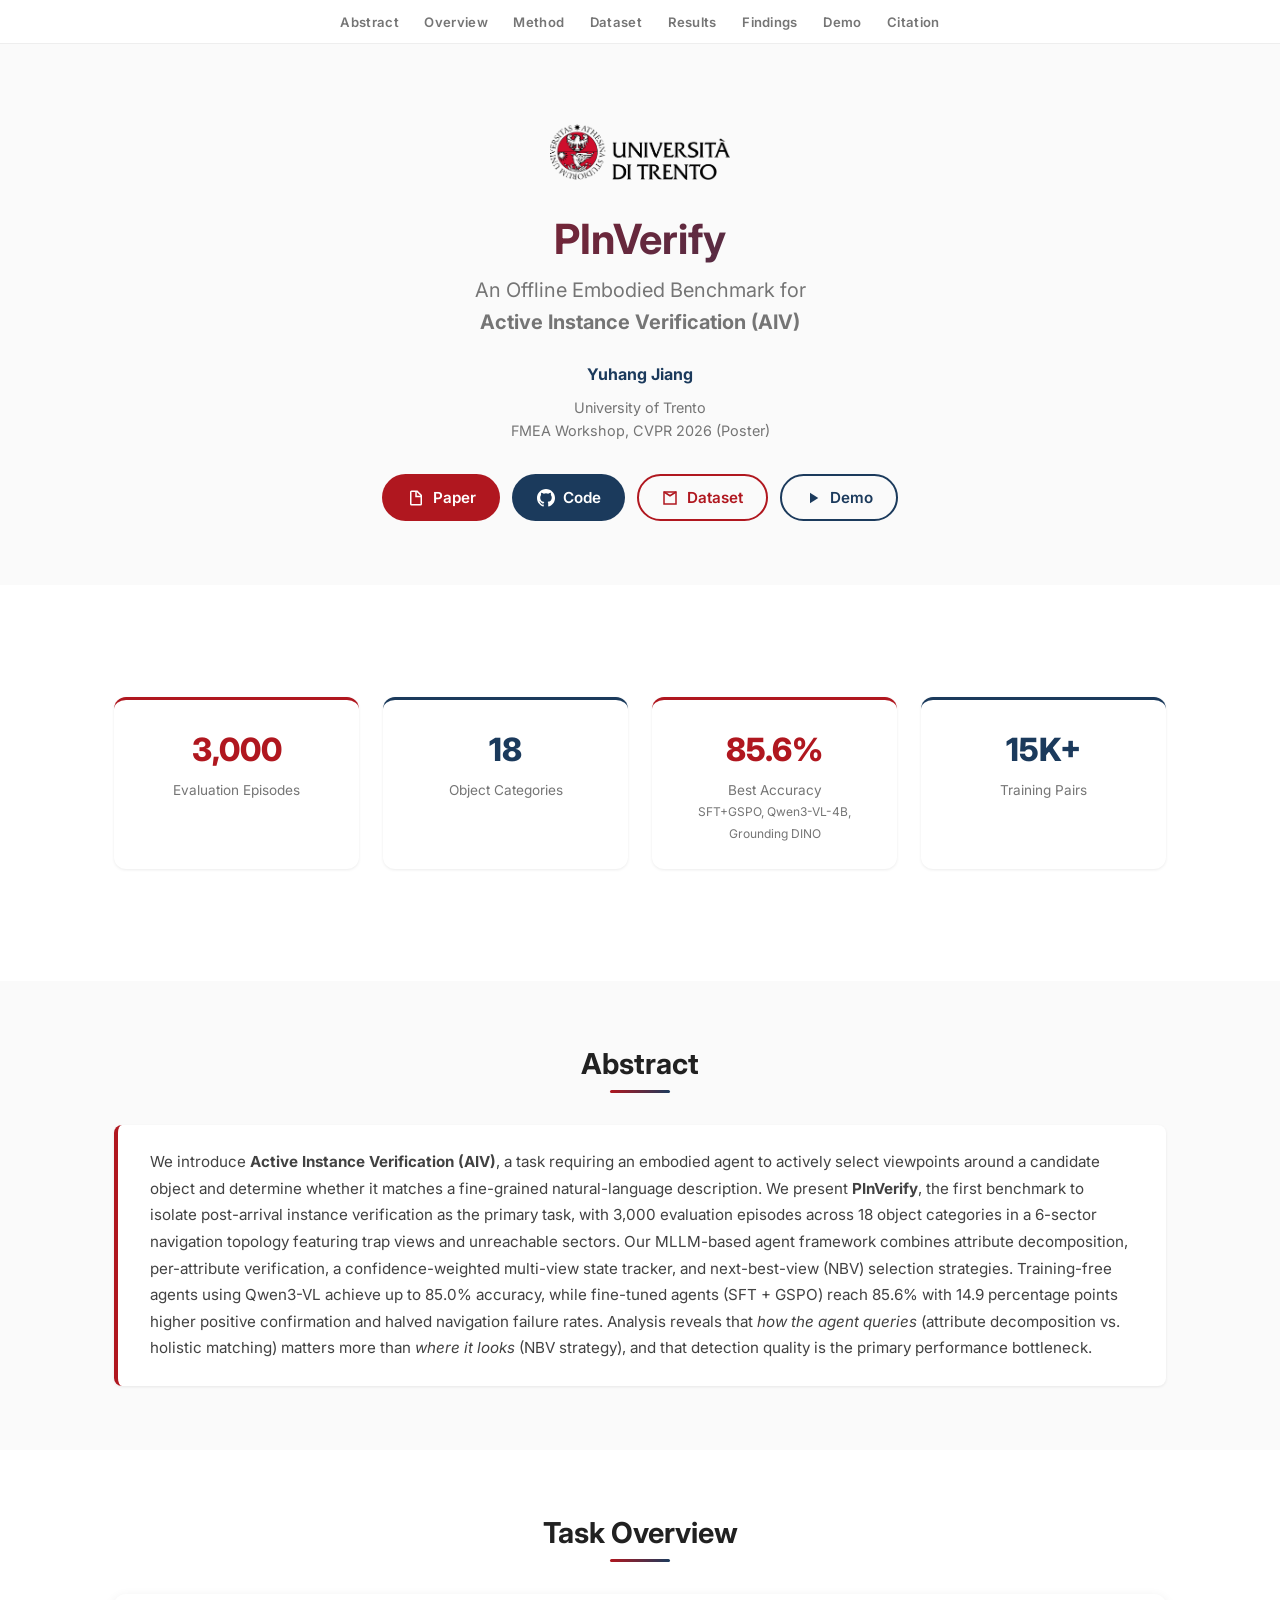
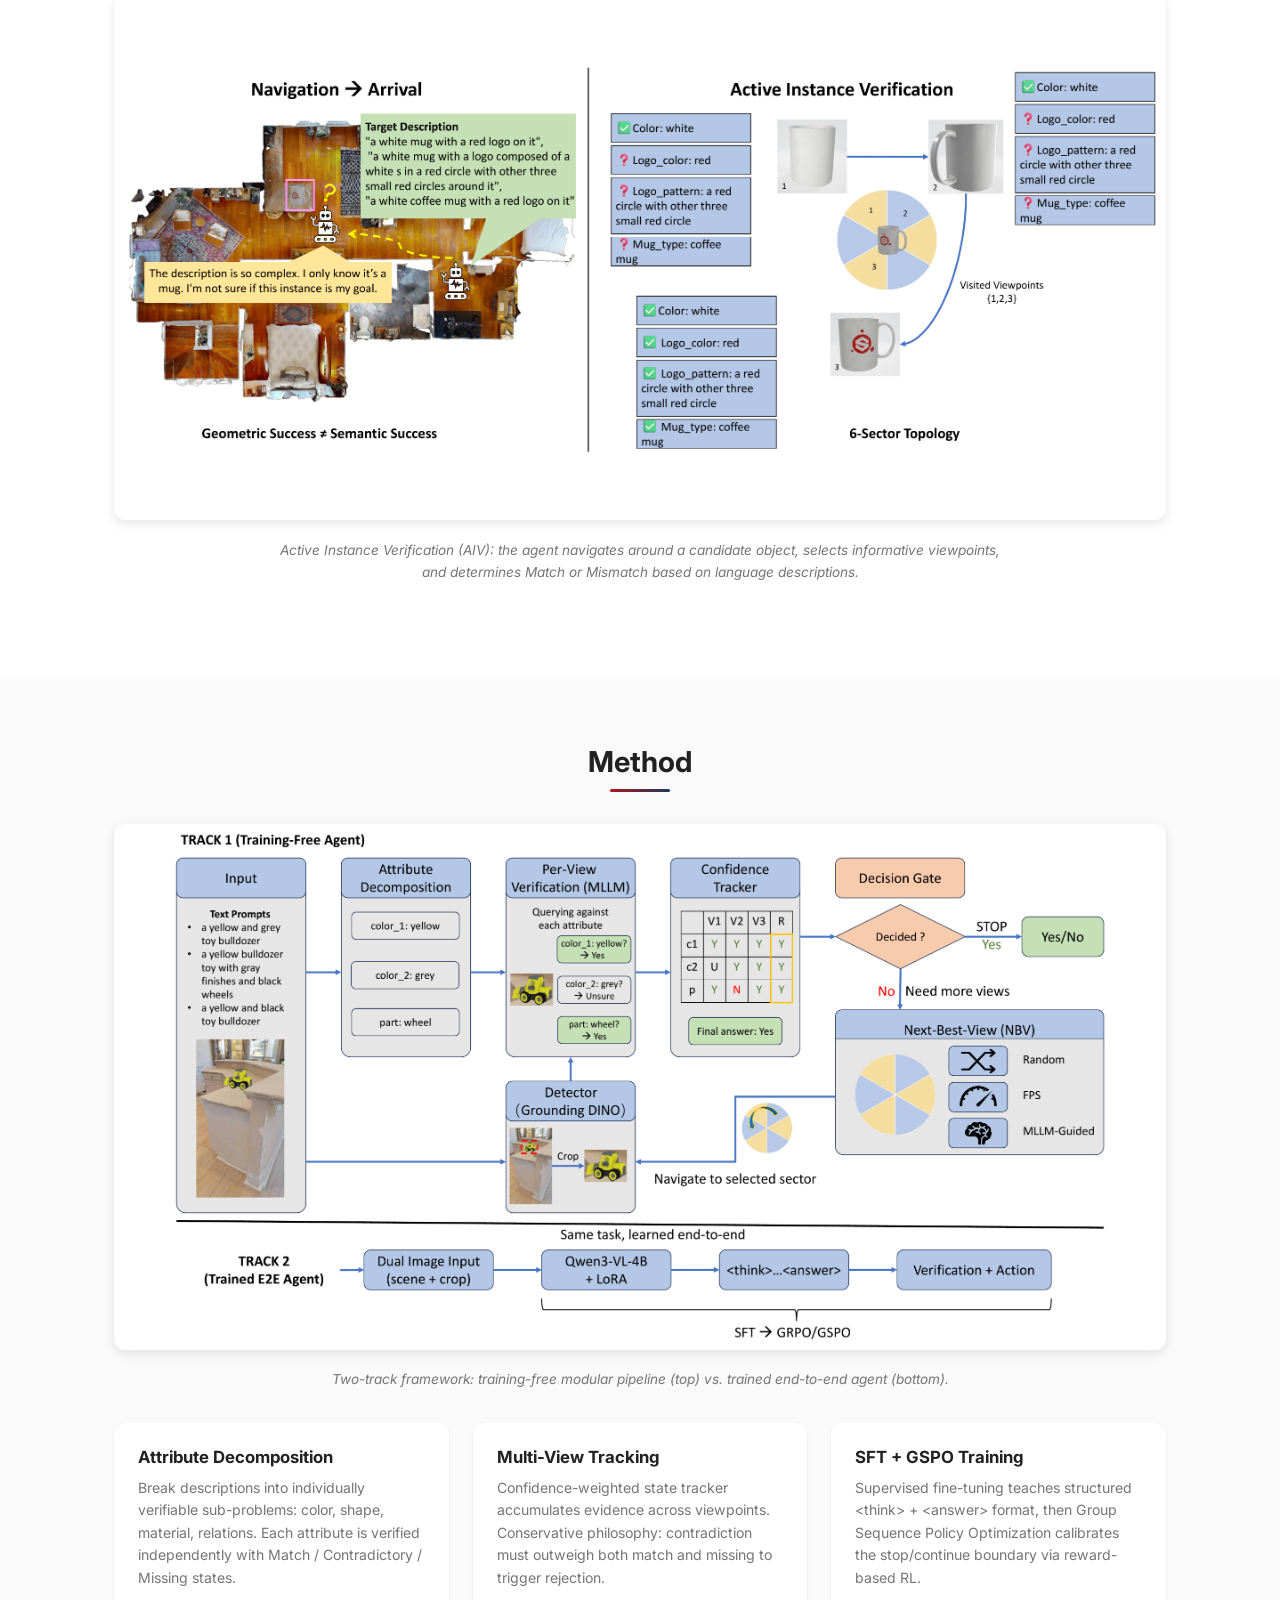
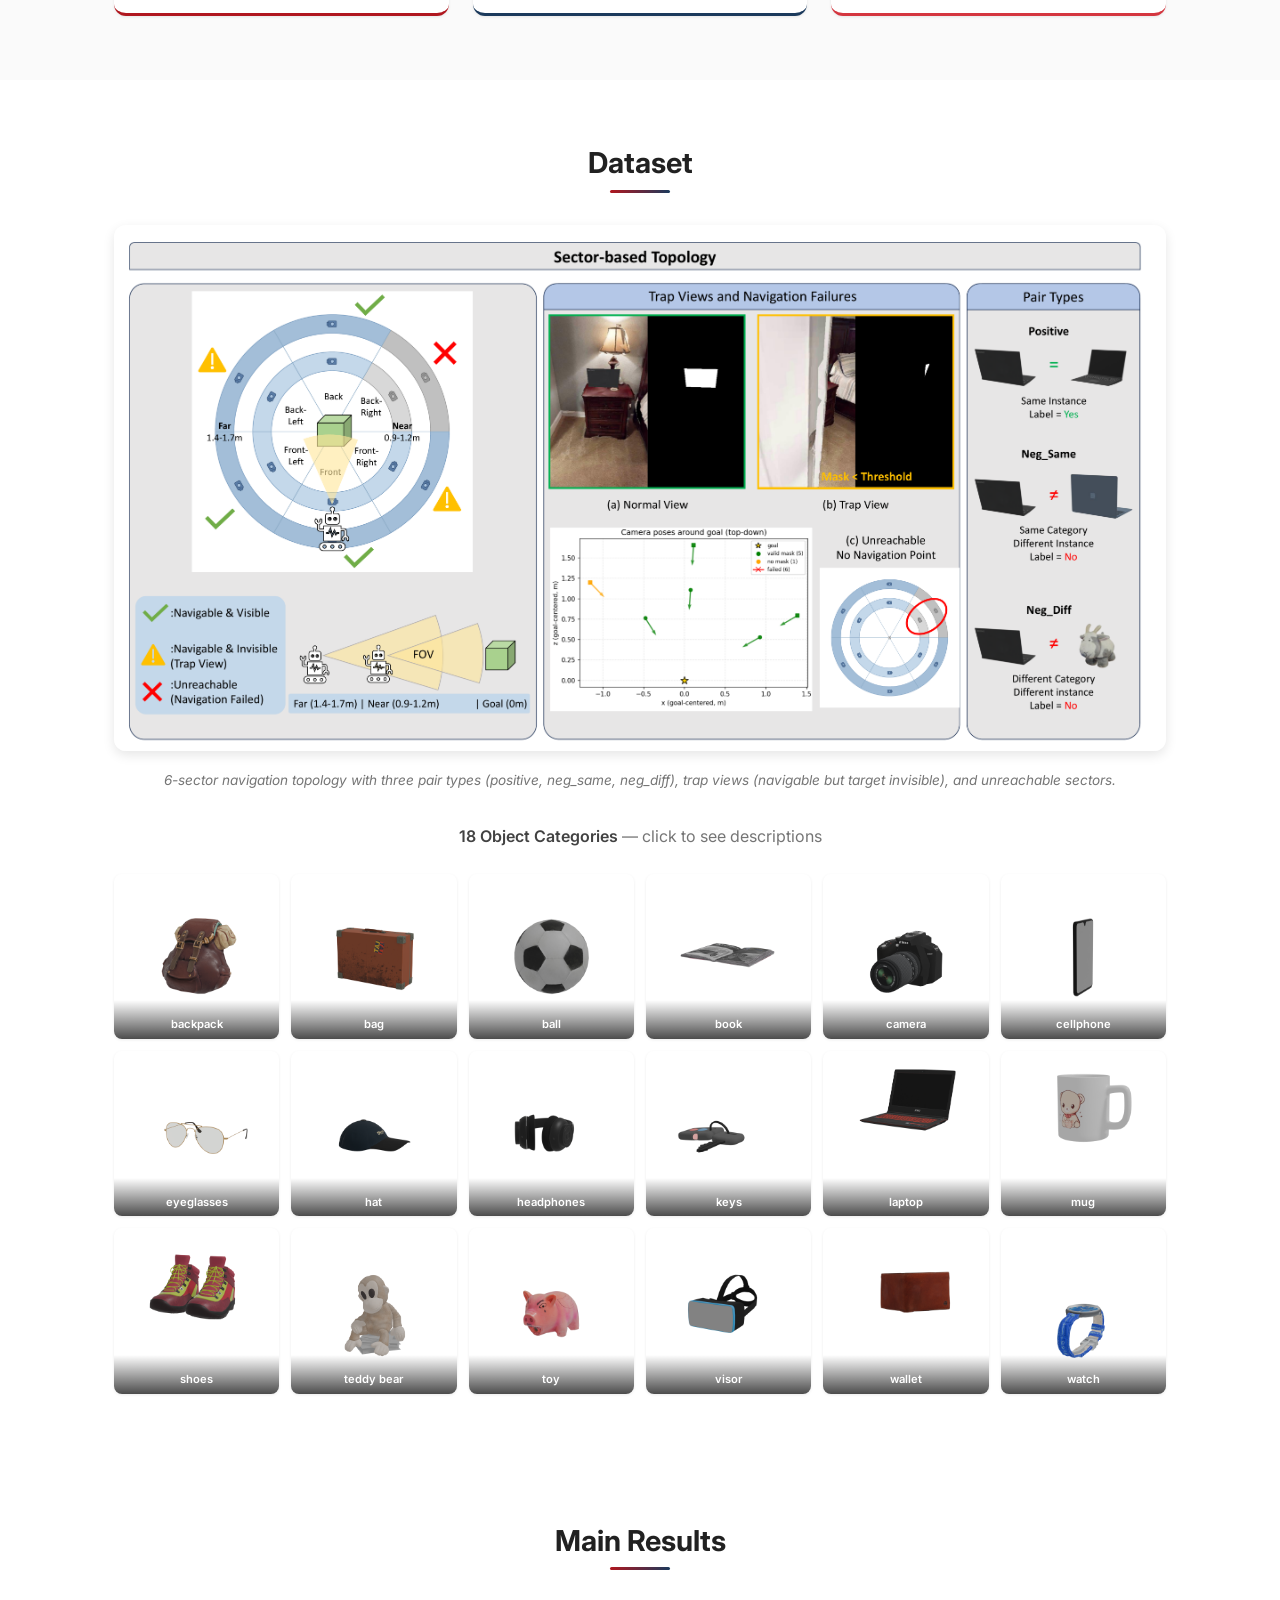
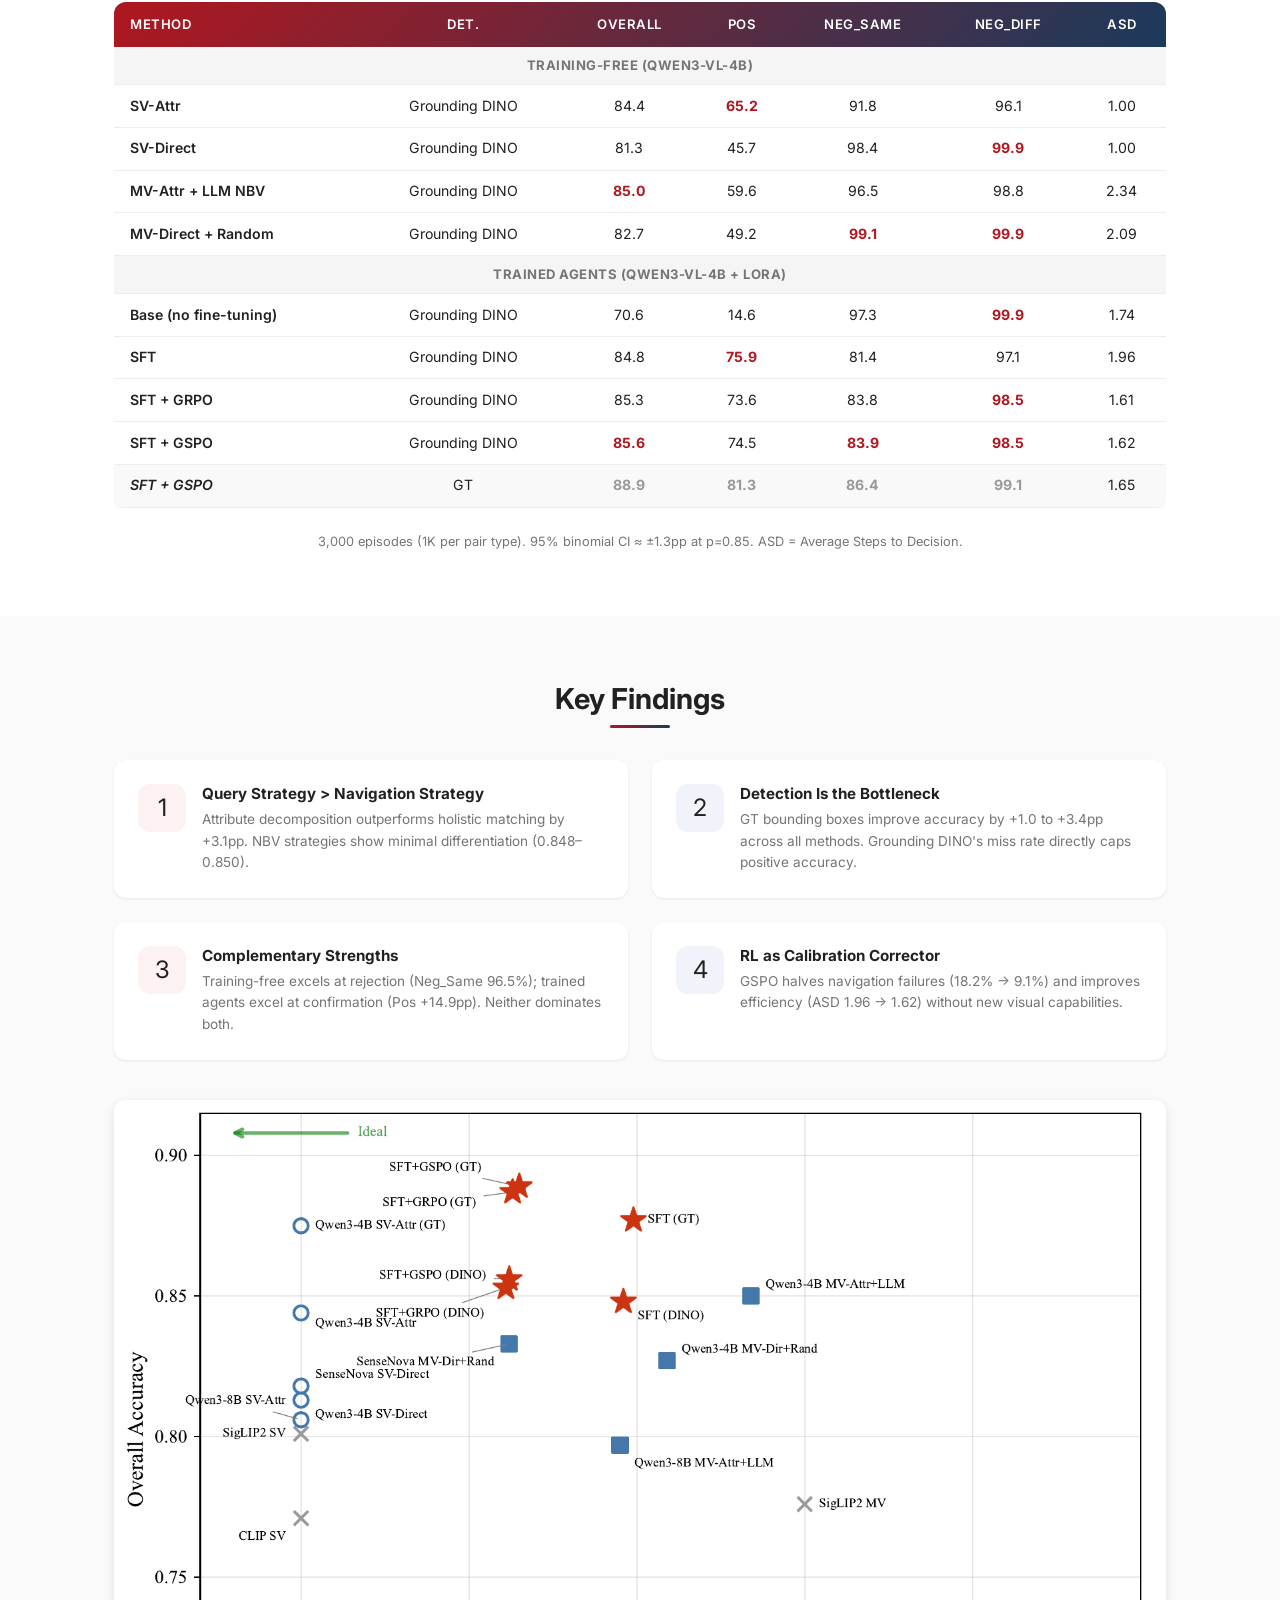
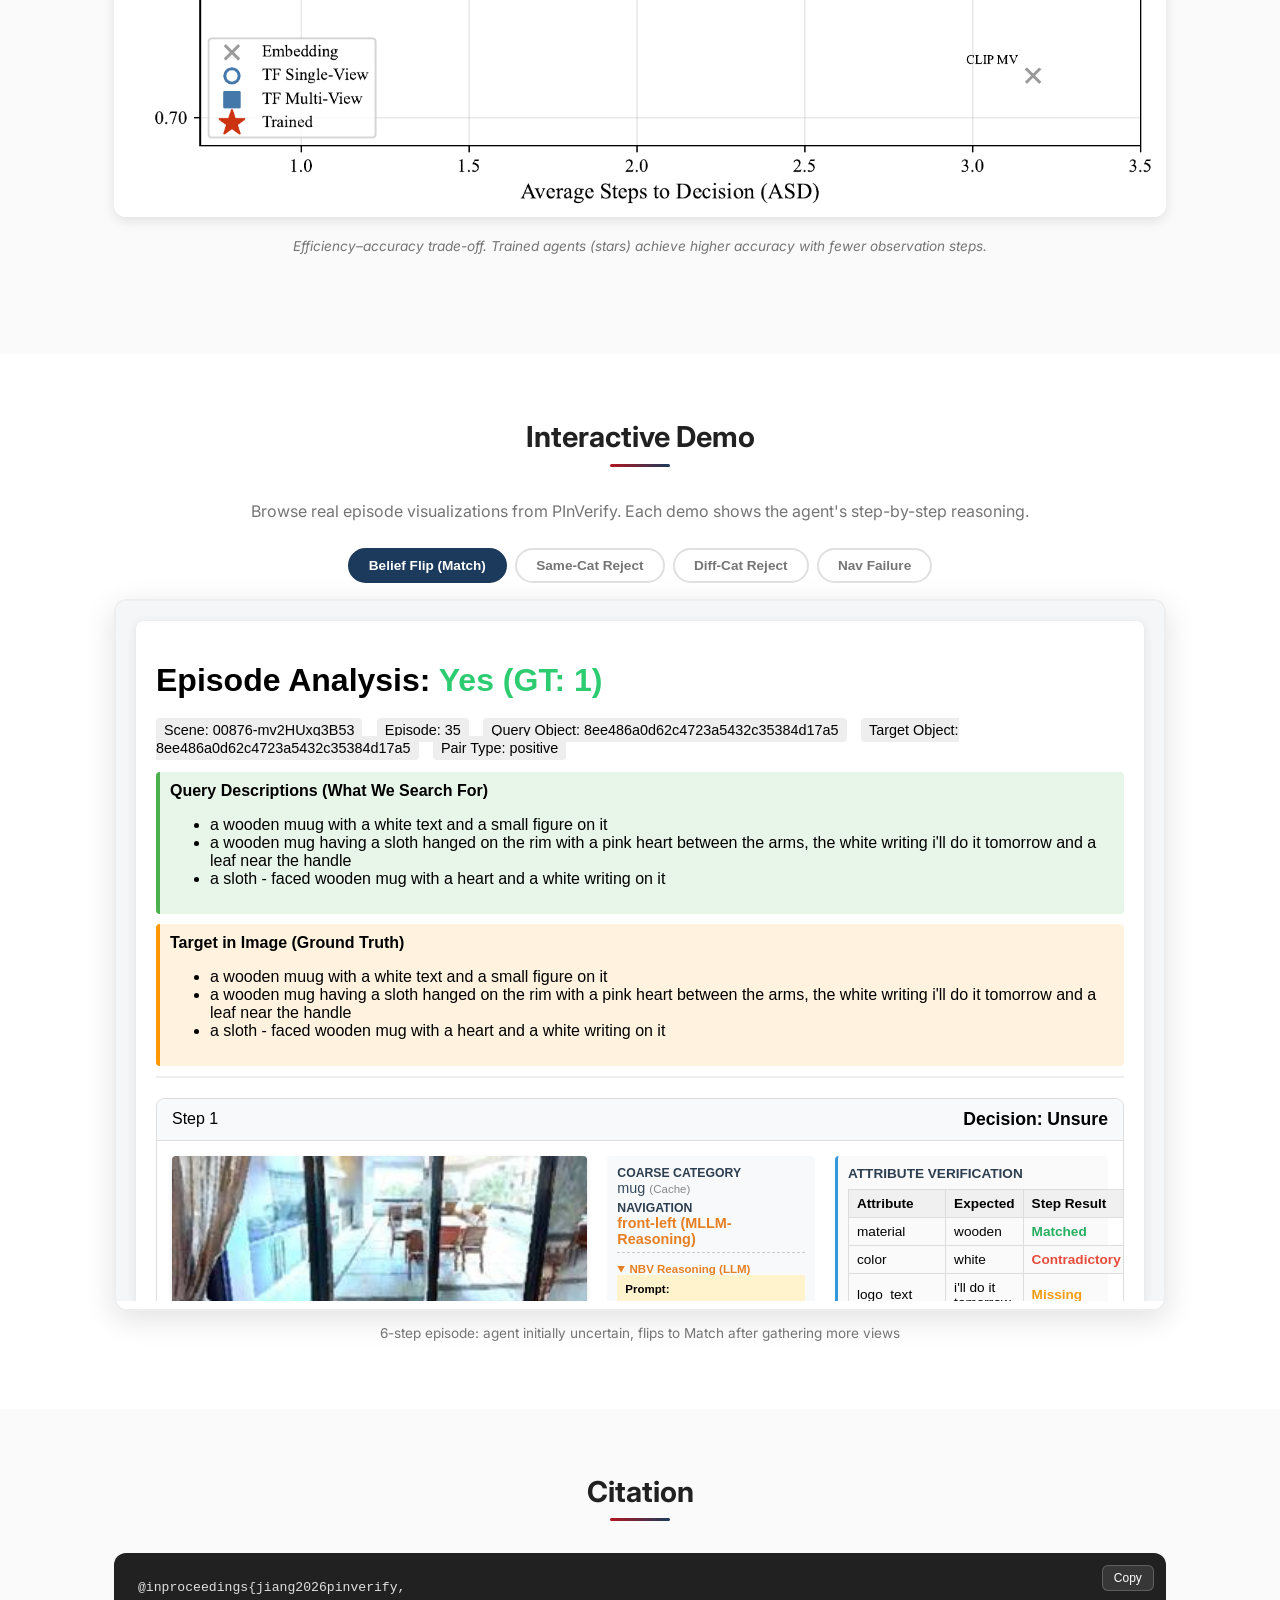
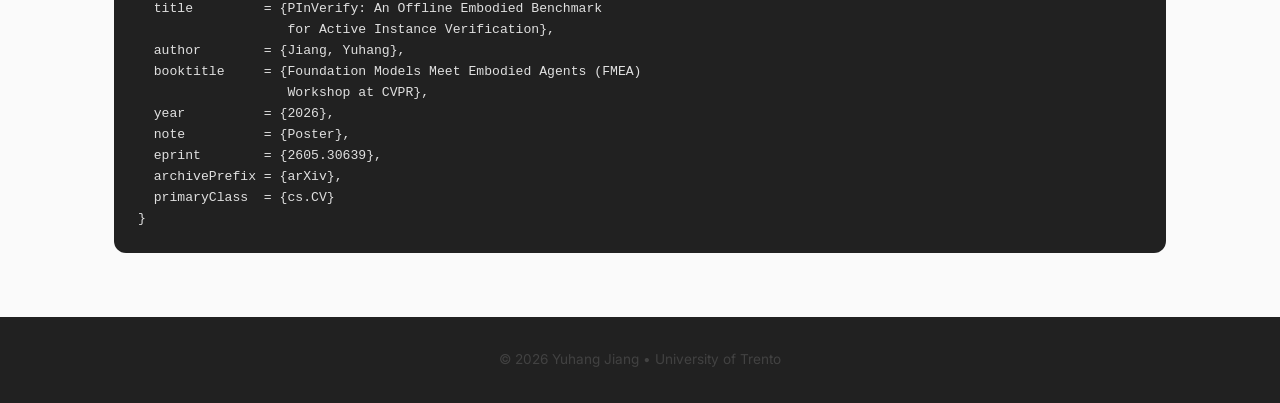
==== project-page/index.html @ 0a8112c5 "Initial upload" ====
<!DOCTYPE html>
<html lang="en">
<head>
  <meta charset="UTF-8" />
  <meta name="viewport" content="width=device-width, initial-scale=1.0" />
  <title>PInVerify: An Offline Embodied Benchmark for Active Instance Verification</title>
  <link rel="preconnect" href="https://fonts.googleapis.com">
  <link href="https://fonts.googleapis.com/css2?family=Inter:wght@400;600;700;800&display=swap" rel="stylesheet">
  <link rel="stylesheet" href="static/css/style.css" />
  <style>
    /* Gallery modal */
    .modal-overlay {
      display: none;
      position: fixed; inset: 0;
      background: rgba(0,0,0,0.6);
      z-index: 1000;
      justify-content: center;
      align-items: center;
    }
    .modal-overlay.active { display: flex; }
    .modal-content {
      background: var(--white);
      border-radius: var(--radius);
      padding: 2rem;
      max-width: 520px;
      width: 90%;
      box-shadow: var(--shadow-lg);
      position: relative;
    }
    .modal-close {
      position: absolute; top: 0.75rem; right: 1rem;
      background: none; border: none; font-size: 1.5rem;
      cursor: pointer; color: var(--gray-600);
    }
    .modal-img {
      width: 180px; height: 180px;
      object-fit: contain; display: block;
      margin: 0 auto 1rem;
      border-radius: var(--radius-sm);
      background: var(--gray-100);
    }
    .modal-cat {
      text-align: center; font-size: 1.1rem;
      font-weight: 700; margin-bottom: 1rem;
      color: var(--blue);
      text-transform: capitalize;
    }
    .modal-descs { list-style: none; padding: 0; }
    .modal-descs li {
      padding: 0.6rem 0.8rem;
      margin-bottom: 0.5rem;
      background: var(--gray-50);
      border-left: 3px solid var(--red);
      border-radius: 0 var(--radius-sm) var(--radius-sm) 0;
      font-size: 0.88rem;
      color: var(--gray-800);
    }
    .modal-descs li:nth-child(2) { border-left-color: var(--blue); }
    .modal-descs li:nth-child(3) { border-left-color: var(--red-light); }
    .modal-descs li::before {
      font-weight: 700; margin-right: 0.5rem;
    }
    .modal-descs li:nth-child(1)::before { content: "D1"; color: var(--red); }
    .modal-descs li:nth-child(2)::before { content: "D2"; color: var(--blue); }
    .modal-descs li:nth-child(3)::before { content: "D3"; color: var(--red-light); }

    /* Demo section */
    .demo-tabs {
      display: flex; gap: 0.5rem; justify-content: center;
      flex-wrap: wrap; margin-bottom: 1rem;
    }
    .demo-tab {
      padding: 0.5rem 1.2rem;
      border-radius: 50px;
      border: 2px solid var(--gray-300);
      background: var(--white);
      cursor: pointer;
      font-size: 0.85rem;
      font-weight: 600;
      color: var(--gray-600);
      transition: var(--transition);
    }
    .demo-tab:hover { border-color: var(--blue); color: var(--blue); }
    .demo-tab.active {
      background: var(--blue);
      border-color: var(--blue);
      color: var(--white);
    }
    .demo-tab.active-red {
      background: var(--red);
      border-color: var(--red);
      color: var(--white);
    }
    .demo-iframe-wrapper {
      border-radius: var(--radius);
      overflow: hidden;
      box-shadow: var(--shadow-lg);
      border: 2px solid var(--gray-200);
    }
    .demo-iframe-wrapper iframe {
      width: 100%; height: 700px; border: none;
    }
    .demo-label {
      text-align: center; margin-top: 0.75rem;
      font-size: 0.85rem; color: var(--gray-600);
    }
    /* Sticky nav */
    .site-nav {
      position: sticky;
      top: 0;
      z-index: 900;
      background: rgba(255,255,255,0.92);
      backdrop-filter: blur(10px);
      -webkit-backdrop-filter: blur(10px);
      border-bottom: 1px solid var(--gray-200);
      padding: 0.55rem 0;
    }
    .site-nav ul {
      list-style: none;
      display: flex;
      justify-content: center;
      gap: 1.6rem;
      flex-wrap: wrap;
      max-width: 1100px;
      margin: 0 auto;
      padding: 0 24px;
    }
    .site-nav a {
      color: var(--gray-600);
      text-decoration: none;
      font-size: 0.82rem;
      font-weight: 600;
      letter-spacing: 0.3px;
      padding: 0.2rem 0;
      border-bottom: 2px solid transparent;
      transition: var(--transition);
    }
    .site-nav a:hover { color: var(--red); border-bottom-color: var(--red); }
    .site-nav a.active { color: var(--blue); border-bottom-color: var(--blue); }
  </style>
</head>
<body>

<!-- ========== NAV ========== -->
<nav class="site-nav" id="siteNav">
  <ul>
    <li><a href="#abstract">Abstract</a></li>
    <li><a href="#overview">Overview</a></li>
    <li><a href="#method">Method</a></li>
    <li><a href="#dataset">Dataset</a></li>
    <li><a href="#results">Results</a></li>
    <li><a href="#findings">Findings</a></li>
    <li><a href="#demo">Demo</a></li>
    <li><a href="#citation">Citation</a></li>
  </ul>
</nav>

<!-- ========== HERO ========== -->
<section class="hero">
  <div class="container">
    <div class="hero-logos">
      <img src="static/images/logo_unitn.png" alt="University of Trento" />
    </div>

    <h1>PInVerify</h1>
    <p class="subtitle">An Offline Embodied Benchmark for<br><strong>Active Instance Verification (AIV)</strong></p>

    <p class="authors">
      <a href="https://avalon-s.github.io/" target="_blank" rel="noopener"><strong>Yuhang Jiang</strong></a>
    </p>
    <p class="affiliations">
      University of Trento<br>
      FMEA Workshop, CVPR 2026 (Poster)
    </p>

    <div class="btn-group">
      <a href="https://arxiv.org/abs/2605.30639" class="btn btn-red">
        <svg viewBox="0 0 24 24"><path d="M14 2H6a2 2 0 00-2 2v16a2 2 0 002 2h12a2 2 0 002-2V8l-6-6zm-1 2l5 5h-5V4zM6 20V4h5v7h7v9H6z"/></svg>
        Paper
      </a>
      <a href="https://github.com/Avalon-S/PInVerify" class="btn btn-blue">
        <svg viewBox="0 0 24 24"><path d="M12 0C5.37 0 0 5.37 0 12c0 5.3 3.438 9.8 8.205 11.387.6.113.82-.258.82-.577 0-.285-.01-1.04-.015-2.04-3.338.724-4.042-1.61-4.042-1.61-.546-1.387-1.333-1.756-1.333-1.756-1.09-.745.083-.73.083-.73 1.205.085 1.838 1.236 1.838 1.236 1.07 1.835 2.809 1.305 3.495.998.108-.776.418-1.305.762-1.604-2.665-.3-5.466-1.332-5.466-5.93 0-1.31.465-2.38 1.235-3.22-.135-.303-.54-1.523.105-3.176 0 0 1.005-.322 3.3 1.23a11.5 11.5 0 016.003 0c2.28-1.552 3.285-1.23 3.285-1.23.645 1.653.24 2.873.12 3.176.765.84 1.23 1.91 1.23 3.22 0 4.61-2.805 5.625-5.475 5.92.42.36.81 1.096.81 2.22 0 1.606-.015 2.896-.015 3.286 0 .315.21.694.825.576C20.565 21.795 24 17.295 24 12 24 5.37 18.627 0 12 0z"/></svg>
        Code
      </a>
      <a href="https://github.com/Avalon-S/PInVerify#dataset" class="btn btn-outline-red">
        <svg viewBox="0 0 24 24"><path d="M4 4h16v16H4z" fill="none" stroke="currentColor" stroke-width="2"/><path d="M4 4l8 5 8-5" fill="none" stroke="currentColor" stroke-width="2"/></svg>
        Dataset
      </a>
      <a href="#demo" class="btn btn-outline-blue">
        <svg viewBox="0 0 24 24"><path d="M8 5v14l11-7z"/></svg>
        Demo
      </a>
    </div>
  </div>
</section>

<!-- ========== STATS ========== -->
<section>
  <div class="container">
    <div class="stats-bar">
      <div class="stat-card">
        <div class="number">3,000</div>
        <div class="label">Evaluation Episodes</div>
      </div>
      <div class="stat-card">
        <div class="number">18</div>
        <div class="label">Object Categories</div>
      </div>
      <div class="stat-card">
        <div class="number">85.6%</div>
        <div class="label">Best Accuracy<br><small style="font-weight:400;font-size:0.75rem">SFT+GSPO, Qwen3-VL-4B, Grounding DINO</small></div>
      </div>
      <div class="stat-card">
        <div class="number">15K+</div>
        <div class="label">Training Pairs</div>
      </div>
    </div>
  </div>
</section>

<!-- ========== ABSTRACT ========== -->
<section id="abstract">
  <div class="container">
    <div class="section-title"><h2>Abstract</h2></div>
    <div class="abstract-box">
      <p>We introduce <strong>Active Instance Verification (AIV)</strong>, a task requiring an embodied agent
      to actively select viewpoints around a candidate object and determine whether it matches
      a fine-grained natural-language description. We present <strong>PInVerify</strong>, the first benchmark
      to isolate post-arrival instance verification as the primary task, with 3,000 evaluation
      episodes across 18 object categories in a 6-sector navigation topology featuring trap views
      and unreachable sectors. Our MLLM-based agent framework combines attribute decomposition,
      per-attribute verification, a confidence-weighted multi-view state tracker, and
      next-best-view (NBV) selection strategies. Training-free agents using Qwen3-VL achieve
      up to 85.0% accuracy, while fine-tuned agents (SFT + GSPO) reach 85.6% with
      14.9 percentage points higher positive confirmation and halved navigation failure rates.
      Analysis reveals that <em>how the agent queries</em> (attribute decomposition vs. holistic matching)
      matters more than <em>where it looks</em> (NBV strategy), and that detection quality
      is the primary performance bottleneck.</p>
    </div>
  </div>
</section>

<!-- ========== OVERVIEW ========== -->
<section id="overview">
  <div class="container">
    <div class="section-title"><h2>Task Overview</h2></div>
    <div class="figure-container">
      <img src="static/images/overview.png" alt="PInVerify overview" />
      <p class="caption">Active Instance Verification (AIV): the agent navigates around a candidate object, selects informative viewpoints,<br>
        and determines Match or Mismatch based on language descriptions.</p>
    </div>
  </div>
</section>

<!-- ========== METHOD ========== -->
<section id="method">
  <div class="container">
    <div class="section-title"><h2>Method</h2></div>
    <div class="figure-container">
      <img src="static/images/method_pipeline.png" alt="Two-track pipeline" />
      <p class="caption">Two-track framework: training-free modular pipeline (top) vs. trained end-to-end agent (bottom).</p>
    </div>

    <div class="method-highlights">
      <div class="method-card">
        <h3>Attribute Decomposition</h3>
        <p>Break descriptions into individually verifiable sub-problems: color, shape, material, relations. Each attribute is verified independently with Match / Contradictory / Missing states.</p>
      </div>
      <div class="method-card">
        <h3>Multi-View Tracking</h3>
        <p>Confidence-weighted state tracker accumulates evidence across viewpoints. Conservative philosophy: contradiction must outweigh both match and missing to trigger rejection.</p>
      </div>
      <div class="method-card">
        <h3>SFT + GSPO Training</h3>
        <p>Supervised fine-tuning teaches structured &lt;think&gt; + &lt;answer&gt; format, then Group Sequence Policy Optimization calibrates the stop/continue boundary via reward-based RL.</p>
      </div>
    </div>
  </div>
</section>

<!-- ========== DATASET ========== -->
<section id="dataset">
  <div class="container">
    <div class="section-title"><h2>Dataset</h2></div>

    <div class="figure-container">
      <img src="static/images/sector_topology.png" alt="6-sector navigation topology" />
      <p class="caption">6-sector navigation topology with three pair types (positive, neg_same, neg_diff),
        trap views (navigable but target invisible), and unreachable sectors.</p>
    </div>

    <p style="text-align:center; margin:1.5rem 0 0.5rem; font-weight:600; color:var(--gray-800);">
      18 Object Categories <span style="font-weight:400; color:var(--gray-600);">&mdash; click to see descriptions</span>
    </p>
    <div class="gallery-grid" id="gallery"></div>
  </div>
</section>

<!-- Gallery Modal -->
<div class="modal-overlay" id="galleryModal">
  <div class="modal-content">
    <button class="modal-close" onclick="closeModal()">&times;</button>
    <img class="modal-img" id="modalImg" src="" alt="" />
    <div class="modal-cat" id="modalCat"></div>
    <ul class="modal-descs" id="modalDescs"></ul>
  </div>
</div>

<!-- ========== RESULTS ========== -->
<section id="results">
  <div class="container">
    <div class="section-title"><h2>Main Results</h2></div>

    <div class="results-wrapper">
      <table class="results-table">
        <thead>
          <tr>
            <th style="text-align:left">Method</th>
            <th>Det.</th>
            <th>Overall</th>
            <th>Pos</th>
            <th>Neg_Same</th>
            <th>Neg_Diff</th>
            <th>ASD</th>
          </tr>
        </thead>
        <tbody>
          <tr class="group-header"><td colspan="7">Training-Free (Qwen3-VL-4B)</td></tr>
          <tr>
            <td class="method-name">SV-Attr</td>
            <td>Grounding DINO</td><td>84.4</td><td class="highlight">65.2</td><td>91.8</td><td>96.1</td><td>1.00</td>
          </tr>
          <tr>
            <td class="method-name">SV-Direct</td>
            <td>Grounding DINO</td><td>81.3</td><td>45.7</td><td>98.4</td><td class="highlight">99.9</td><td>1.00</td>
          </tr>
          <tr>
            <td class="method-name">MV-Attr + LLM NBV</td>
            <td>Grounding DINO</td><td class="highlight">85.0</td><td>59.6</td><td>96.5</td><td>98.8</td><td>2.34</td>
          </tr>
          <tr>
            <td class="method-name">MV-Direct + Random</td>
            <td>Grounding DINO</td><td>82.7</td><td>49.2</td><td class="highlight">99.1</td><td class="highlight">99.9</td><td>2.09</td>
          </tr>

          <tr class="group-header"><td colspan="7">Trained Agents (Qwen3-VL-4B + LoRA)</td></tr>
          <tr>
            <td class="method-name">Base (no fine-tuning)</td>
            <td>Grounding DINO</td><td>70.6</td><td>14.6</td><td>97.3</td><td class="highlight">99.9</td><td>1.74</td>
          </tr>
          <tr>
            <td class="method-name">SFT</td>
            <td>Grounding DINO</td><td>84.8</td><td class="highlight">75.9</td><td>81.4</td><td>97.1</td><td>1.96</td>
          </tr>
          <tr>
            <td class="method-name">SFT + GRPO</td>
            <td>Grounding DINO</td><td>85.3</td><td>73.6</td><td>83.8</td><td class="highlight">98.5</td><td>1.61</td>
          </tr>
          <tr>
            <td class="method-name">SFT + GSPO</td>
            <td>Grounding DINO</td><td class="highlight">85.6</td><td>74.5</td><td class="highlight">83.9</td><td class="highlight">98.5</td><td>1.62</td>
          </tr>
          <tr class="gt-row">
            <td class="method-name">SFT + GSPO</td>
            <td>GT</td><td class="highlight-gt">88.9</td><td class="highlight-gt">81.3</td><td class="highlight-gt">86.4</td><td class="highlight-gt">99.1</td><td>1.65</td>
          </tr>
        </tbody>
      </table>
    </div>
    <p style="text-align:center; margin-top:0.5rem; font-size:0.8rem; color:var(--gray-600);">
      3,000 episodes (1K per pair type). 95% binomial CI &approx; &pm;1.3pp at p=0.85. ASD = Average Steps to Decision.
    </p>
  </div>
</section>

<!-- ========== KEY FINDINGS ========== -->
<section id="findings">
  <div class="container">
    <div class="section-title"><h2>Key Findings</h2></div>

    <div class="findings-grid">
      <div class="finding-card">
        <div class="finding-icon red">1</div>
        <div>
          <h3>Query Strategy > Navigation Strategy</h3>
          <p>Attribute decomposition outperforms holistic matching by +3.1pp. NBV strategies show minimal differentiation (0.848&ndash;0.850).</p>
        </div>
      </div>
      <div class="finding-card">
        <div class="finding-icon blue">2</div>
        <div>
          <h3>Detection Is the Bottleneck</h3>
          <p>GT bounding boxes improve accuracy by +1.0 to +3.4pp across all methods. Grounding DINO's miss rate directly caps positive accuracy.</p>
        </div>
      </div>
      <div class="finding-card">
        <div class="finding-icon red">3</div>
        <div>
          <h3>Complementary Strengths</h3>
          <p>Training-free excels at rejection (Neg_Same 96.5%); trained agents excel at confirmation (Pos +14.9pp). Neither dominates both.</p>
        </div>
      </div>
      <div class="finding-card">
        <div class="finding-icon blue">4</div>
        <div>
          <h3>RL as Calibration Corrector</h3>
          <p>GSPO halves navigation failures (18.2% &rarr; 9.1%) and improves efficiency (ASD 1.96 &rarr; 1.62) without new visual capabilities.</p>
        </div>
      </div>
    </div>

    <div class="figure-container" style="margin-top: 2.5rem;">
      <img src="static/images/efficiency_accuracy_scatter.png" alt="Efficiency-accuracy trade-off" />
      <p class="caption">Efficiency&ndash;accuracy trade-off. Trained agents (stars) achieve higher accuracy with fewer observation steps.</p>
    </div>
  </div>
</section>

<!-- ========== INTERACTIVE DEMO ========== -->
<section id="demo">
  <div class="container">
    <div class="section-title"><h2>Interactive Demo</h2></div>
    <p style="text-align:center; margin-bottom:1.5rem; color:var(--gray-600);">
      Browse real episode visualizations from PInVerify. Each demo shows the agent's step-by-step reasoning.
    </p>

    <div class="demo-tabs">
      <button class="demo-tab active" onclick="switchDemo('positive_belief_flip', this)">Belief Flip (Match)</button>
      <button class="demo-tab" onclick="switchDemo('neg_same_rejection', this)">Same-Cat Reject</button>
      <button class="demo-tab" onclick="switchDemo('neg_diff_correct', this)">Diff-Cat Reject</button>
      <button class="demo-tab" onclick="switchDemo('positive_navfail', this)">Nav Failure</button>
    </div>

    <div class="demo-iframe-wrapper">
      <iframe id="demoFrame" src="static/demos/demo_positive_belief_flip.html"></iframe>
    </div>
    <p class="demo-label" id="demoLabel">6-step episode: agent initially uncertain, flips to Match after gathering more views</p>
  </div>
</section>

<!-- ========== CITATION ========== -->
<section id="citation">
  <div class="container">
    <div class="section-title"><h2>Citation</h2></div>
    <div class="citation-box">
      <button class="copy-btn" onclick="copyBib()">Copy</button>
<pre id="bibtex">@inproceedings{jiang2026pinverify,
  title         = {PInVerify: An Offline Embodied Benchmark
                   for Active Instance Verification},
  author        = {Jiang, Yuhang},
  booktitle     = {Foundation Models Meet Embodied Agents (FMEA)
                   Workshop at CVPR},
  year          = {2026},
  note          = {Poster},
  eprint        = {2605.30639},
  archivePrefix = {arXiv},
  primaryClass  = {cs.CV}
}</pre>
    </div>
  </div>
</section>

<!-- ========== FOOTER ========== -->
<footer>
  <div class="container">
    <p>&copy; 2026 Yuhang Jiang &bull; University of Trento</p>
  </div>
</footer>

<!-- ========== SCRIPTS ========== -->
<script>
// ---- Gallery ----
const categories = [
  'backpack', 'bag', 'ball', 'book', 'camera', 'cellphone',
  'eyeglasses', 'hat', 'headphones', 'keys', 'laptop', 'mug',
  'shoes', 'teddy_bear', 'toy', 'visor', 'wallet', 'watch'
];

const galleryDescriptions = {
  backpack_0: ["a brown leather backpack with gold details and two golden buckles","a leather backpack with golden finishes","a chocolate bag"],
  bag_0: ["a brown suitcase with a red and blue sticker on it","a brown suitcase with several holiday stickers on it","a suitcase with many stickers on it"],
  ball_0: ["a classic black and white football","a simple black and white soccer ball","a soccer ball with a black and white pattern"],
  book_0: ["an open book on black and white pages","an open book showing two black and white pages with architecture meets mode written on them","a book opened to show a black and white photo"],
  camera_0: ["a black nikon reflex camera","a black nikon reflex camera with digital screen on the back","a digital camera with a lens attached to it"],
  cellphone_0: ["a black phone with grey screen","a black cellphone with four camera lens on a column, a fingerprint reader and the vector logo name on the back","a black phone with a white screen"],
  eyeglasses_0: ["a pair of golden aviator eyeglasses","a pair of golden aviator thin eyeglasses","a pair of glasses with a gold rim"],
  hat_0: ["a dark blue hat with a yellow text on the front","a dark blue hat with black bill and top button and a yellow writing on the front panel","a black baseball cap with a logo on it"],
  headphones_0: ["a pair of completely black headphones","a pair of black headphones with two white stripes on the headband and without logos","a pair of black headphones"],
  keys_0: ["a black and grey key and a remote with a red and a blue buttons","a key with a black blade, a gray head, and a gray remote controller attached with a red and a blue buttons","a key and a remote control"],
  laptop_0: ["a black msi laptop with red keyboard and details","a black laptop with red keyboard and borders, msi written under the screen and on the back above the msi red logo","a laptop computer with a red keyboard"],
  mug_0: ["a white mug with a bear print","a white mug having a cute bear with a red scarf and a honey jar printed on it","a white coffee mug with a cartoon bear on it"],
  shoes_0: ["a pair of red and yellow boots","a pair of red and yellow boots with black soles and yellow laces","a pair of red and yellow boots with yellow laces and black sole"],
  teddy_bear_0: ["a plush toy of a brown monkey","a plush toy of a brown monkey with black oval eyes sitting on a stack of white books and papers","a monkey plush toy on sitting on a pile of papers"],
  toy_0: ["a pink piggy bank with pen marks","a pink piggy bank with pen marks on it, representing two wings, screaming mouth and crying eyes","a pink pig toy with black pen marks on it"],
  visor_0: ["a black visor with white and light blue front","a visor with light blue finished around the light gray front side, and black band and foam cushioning","a virtual reality headset with a light blue border and a black strap"],
  wallet_0: ["an opened brown leather wallet with credit cards","a brown bifold leather wallet with a black logo on the front bottom right corner","a brown leather wallet with a black label"],
  watch_0: ["a blue watch with a blue leather strap","a watch with blue and white leather band, blue crystal, silver case and hands, and filosofia as brand","a blue watch with a white face and a blue strap"]
};

const gallery = document.getElementById('gallery');
categories.forEach(cat => {
  const div = document.createElement('div');
  div.className = 'gallery-item';
  div.style.cursor = 'pointer';
  div.onclick = () => openModal(cat);
  div.innerHTML = `
    <img src="static/images/gallery/${cat}_0.png" alt="${cat}" loading="lazy" />
    <div class="category-label">${cat.replace(/_/g, ' ')}</div>
  `;
  gallery.appendChild(div);
});

function openModal(cat) {
  const key = cat + '_0';
  const descs = galleryDescriptions[key] || ['No descriptions available'];
  document.getElementById('modalImg').src = `static/images/gallery/${cat}_0.png`;
  document.getElementById('modalCat').textContent = cat.replace(/_/g, ' ');
  const list = document.getElementById('modalDescs');
  list.innerHTML = '';
  descs.forEach(d => {
    const li = document.createElement('li');
    li.textContent = d;
    list.appendChild(li);
  });
  document.getElementById('galleryModal').classList.add('active');
}

function closeModal() {
  document.getElementById('galleryModal').classList.remove('active');
}

document.getElementById('galleryModal').addEventListener('click', function(e) {
  if (e.target === this) closeModal();
});

// ---- Demo tabs ----
const demoLabels = {
  'positive_belief_flip': '6-step episode: agent initially uncertain, flips to Match after gathering more views',
  'neg_same_rejection':   '4-step episode: agent consistently rejects same-category distractor (color contradiction)',
  'neg_diff_correct':     'Agent quickly identifies different-category object and stops early',
  'positive_navfail':     '6-step episode: navigation failure traps agent at back view, leading to false rejection'
};

function switchDemo(name, btn) {
  document.getElementById('demoFrame').src = `static/demos/demo_${name}.html`;
  document.getElementById('demoLabel').textContent = demoLabels[name] || '';
  document.querySelectorAll('.demo-tab').forEach(t => t.classList.remove('active', 'active-red'));
  btn.classList.add(name.includes('navfail') ? 'active-red' : 'active');
}

// ---- Copy citation ----
function copyBib() {
  const text = document.getElementById('bibtex').textContent;
  navigator.clipboard.writeText(text).then(() => {
    const btn = document.querySelector('.copy-btn');
    btn.textContent = 'Copied!';
    setTimeout(() => btn.textContent = 'Copy', 2000);
  });
}

// ---- Sticky nav: show after hero, highlight active section ----
const siteNav = document.getElementById('siteNav');
const heroEl = document.querySelector('.hero');
const navLinks = siteNav.querySelectorAll('a');
const sectionIds = ['abstract','overview','method','dataset','results','findings','demo','citation'];
const sections = sectionIds.map(id => document.getElementById(id)).filter(Boolean);

function updateNav() {
  let current = '';
  for (const sec of sections) {
    if (sec.getBoundingClientRect().top <= 120) current = sec.id;
  }
  navLinks.forEach(a => {
    a.classList.toggle('active', a.getAttribute('href') === '#' + current);
  });
}
window.addEventListener('scroll', updateNav, { passive: true });
updateNav();
</script>

</body>
</html>
---- project-page/static/css/style.css ----
/* ============================
   PInVerify Project Page — Style
   Theme: UniTN Red (#B0171F) + FBK Blue (#1B3A5C)
   ============================ */

:root {
  --red: #B0171F;
  --red-light: #D4363F;
  --red-bg: #FDF2F2;
  --blue: #1B3A5C;
  --blue-light: #2A5A8C;
  --blue-bg: #F0F4FA;
  --gray-50: #FAFAFA;
  --gray-100: #F5F5F5;
  --gray-200: #EEEEEE;
  --gray-300: #E0E0E0;
  --gray-600: #757575;
  --gray-800: #424242;
  --gray-900: #212121;
  --white: #FFFFFF;
  --shadow-sm: 0 1px 3px rgba(0,0,0,0.08);
  --shadow-md: 0 4px 12px rgba(0,0,0,0.1);
  --shadow-lg: 0 8px 30px rgba(0,0,0,0.12);
  --radius: 12px;
  --radius-sm: 8px;
  --transition: 0.3s cubic-bezier(0.4, 0, 0.2, 1);
}

* { margin: 0; padding: 0; box-sizing: border-box; }

html { scroll-behavior: smooth; scroll-padding-top: 56px; }

body {
  font-family: 'Inter', -apple-system, BlinkMacSystemFont, 'Segoe UI', sans-serif;
  color: var(--gray-900);
  line-height: 1.6;
  background: var(--white);
}

/* ---- Typography ---- */
h1, h2, h3, h4 { font-weight: 700; line-height: 1.3; }
h1 { font-size: 2.8rem; }
h2 { font-size: 1.8rem; }
h3 { font-size: 1.3rem; }
p { color: var(--gray-800); }

.section-title {
  text-align: center;
  margin-bottom: 2rem;
  position: relative;
}
.section-title h2 {
  display: inline-block;
  position: relative;
}
.section-title h2::after {
  content: '';
  display: block;
  width: 60px;
  height: 3px;
  background: linear-gradient(90deg, var(--red), var(--blue));
  margin: 0.5rem auto 0;
  border-radius: 2px;
}

/* ---- Layout ---- */
.container {
  max-width: 1100px;
  margin: 0 auto;
  padding: 0 24px;
}

section {
  padding: 4rem 0;
}

section:nth-child(even) {
  background: var(--gray-50);
}

/* ---- Hero ---- */
.hero {
  background: linear-gradient(135deg, var(--red-bg) 0%, var(--white) 40%, var(--blue-bg) 100%);
  padding: 5rem 0 4rem;
  text-align: center;
}

.hero-logos {
  display: flex;
  justify-content: center;
  align-items: center;
  gap: 2rem;
  margin-bottom: 2rem;
}

.hero-logos img {
  height: 56px;
  object-fit: contain;
}

.hero h1 {
  font-size: 2.6rem;
  background: linear-gradient(135deg, var(--red) 0%, var(--blue) 100%);
  -webkit-background-clip: text;
  -webkit-text-fill-color: transparent;
  background-clip: text;
  margin-bottom: 0.5rem;
}

.hero .subtitle {
  font-size: 1.25rem;
  color: var(--gray-600);
  margin-bottom: 1.5rem;
  font-weight: 400;
}

.hero .authors {
  font-size: 1rem;
  color: var(--gray-800);
  margin-bottom: 0.5rem;
}

.hero .authors a {
  color: var(--blue);
  text-decoration: none;
}
.hero .authors a:hover {
  text-decoration: underline;
}

.hero .affiliations {
  font-size: 0.9rem;
  color: var(--gray-600);
  margin-bottom: 2rem;
}

/* ---- Buttons ---- */
.btn-group {
  display: flex;
  justify-content: center;
  flex-wrap: wrap;
  gap: 0.75rem;
  margin-top: 1.5rem;
}

.btn {
  display: inline-flex;
  align-items: center;
  gap: 0.5rem;
  padding: 0.6rem 1.4rem;
  border-radius: 50px;
  font-size: 0.95rem;
  font-weight: 600;
  text-decoration: none;
  transition: var(--transition);
  border: 2px solid transparent;
}

.btn-red {
  background: var(--red);
  color: var(--white);
}
.btn-red:hover {
  background: var(--red-light);
  transform: translateY(-1px);
  box-shadow: var(--shadow-md);
}

.btn-blue {
  background: var(--blue);
  color: var(--white);
}
.btn-blue:hover {
  background: var(--blue-light);
  transform: translateY(-1px);
  box-shadow: var(--shadow-md);
}

.btn-outline-red {
  border-color: var(--red);
  color: var(--red);
  background: transparent;
}
.btn-outline-red:hover {
  background: var(--red);
  color: var(--white);
}

.btn-outline-blue {
  border-color: var(--blue);
  color: var(--blue);
  background: transparent;
}
.btn-outline-blue:hover {
  background: var(--blue);
  color: var(--white);
}

.btn svg {
  width: 18px;
  height: 18px;
  fill: currentColor;
}

/* ---- Stats Bar ---- */
.stats-bar {
  display: grid;
  grid-template-columns: repeat(4, 1fr);
  gap: 1.5rem;
  margin: 3rem 0;
}

.stat-card {
  background: var(--white);
  border-radius: var(--radius);
  padding: 1.5rem 1rem;
  text-align: center;
  box-shadow: var(--shadow-sm);
  border-top: 3px solid var(--red);
  transition: var(--transition);
}

.stat-card:nth-child(even) {
  border-top-color: var(--blue);
}

.stat-card:hover {
  transform: translateY(-2px);
  box-shadow: var(--shadow-md);
}

.stat-card .number {
  font-size: 2rem;
  font-weight: 800;
  color: var(--red);
}

.stat-card:nth-child(even) .number {
  color: var(--blue);
}

.stat-card .label {
  font-size: 0.85rem;
  color: var(--gray-600);
  margin-top: 0.25rem;
}

/* ---- Abstract ---- */
.abstract-box {
  background: var(--white);
  border-left: 4px solid var(--red);
  border-radius: var(--radius-sm);
  padding: 1.5rem 2rem;
  box-shadow: var(--shadow-sm);
  font-size: 0.95rem;
  line-height: 1.75;
}

/* ---- Figures ---- */
.figure-container {
  text-align: center;
  margin: 2rem 0;
}

.figure-container img {
  max-width: 100%;
  border-radius: var(--radius);
  box-shadow: var(--shadow-md);
}

.figure-container .caption {
  margin-top: 0.75rem;
  font-size: 0.85rem;
  color: var(--gray-600);
  font-style: italic;
}

/* ---- Method ---- */
.method-highlights {
  display: grid;
  grid-template-columns: repeat(3, 1fr);
  gap: 1.5rem;
  margin-top: 2rem;
}

.method-card {
  background: var(--white);
  border-radius: var(--radius);
  padding: 1.5rem;
  box-shadow: var(--shadow-sm);
  transition: var(--transition);
  border-bottom: 3px solid transparent;
}

.method-card:hover {
  box-shadow: var(--shadow-md);
  transform: translateY(-2px);
}

.method-card:nth-child(3n+1) { border-bottom-color: var(--red); }
.method-card:nth-child(3n+2) { border-bottom-color: var(--blue); }
.method-card:nth-child(3n+3) { border-bottom-color: var(--red-light); }

.method-card h3 {
  margin-bottom: 0.5rem;
  font-size: 1.05rem;
}

.method-card p {
  font-size: 0.88rem;
  color: var(--gray-600);
}

/* ---- Results Table ---- */
.results-wrapper {
  overflow-x: auto;
  margin: 1.5rem 0;
}

.results-table {
  width: 100%;
  border-collapse: collapse;
  font-size: 0.88rem;
  background: var(--white);
  border-radius: var(--radius);
  overflow: hidden;
  box-shadow: var(--shadow-sm);
}

.results-table thead {
  background: linear-gradient(135deg, var(--red), var(--blue));
  color: var(--white);
}

.results-table th {
  padding: 0.75rem 1rem;
  text-align: center;
  font-weight: 600;
  font-size: 0.82rem;
  text-transform: uppercase;
  letter-spacing: 0.5px;
}

.results-table td {
  padding: 0.6rem 1rem;
  text-align: center;
  border-bottom: 1px solid var(--gray-200);
}

.results-table tbody tr:hover {
  background: var(--blue-bg);
}

.results-table .highlight {
  font-weight: 700;
  color: var(--red);
}
.results-table .gt-row {
  background: #f9f9f9;
}
.results-table .gt-row .method-name {
  font-style: italic;
}
.results-table .highlight-gt {
  font-weight: 700;
  color: #999;
}

.results-table .method-name {
  text-align: left;
  font-weight: 600;
  color: var(--gray-900);
}

.results-table .group-header td {
  background: var(--gray-100);
  font-weight: 700;
  font-size: 0.82rem;
  color: var(--gray-600);
  text-transform: uppercase;
  letter-spacing: 0.5px;
  padding: 0.5rem 1rem;
}

/* ---- Key Findings ---- */
.findings-grid {
  display: grid;
  grid-template-columns: repeat(2, 1fr);
  gap: 1.5rem;
  margin-top: 2rem;
}

.finding-card {
  background: var(--white);
  border-radius: var(--radius);
  padding: 1.5rem;
  box-shadow: var(--shadow-sm);
  display: flex;
  gap: 1rem;
  transition: var(--transition);
}

.finding-card:hover {
  box-shadow: var(--shadow-md);
}

.finding-icon {
  width: 48px;
  height: 48px;
  border-radius: 12px;
  display: flex;
  align-items: center;
  justify-content: center;
  font-size: 1.5rem;
  flex-shrink: 0;
}

.finding-icon.red { background: var(--red-bg); }
.finding-icon.blue { background: var(--blue-bg); }

.finding-card h3 {
  font-size: 0.95rem;
  margin-bottom: 0.3rem;
}

.finding-card p {
  font-size: 0.85rem;
  color: var(--gray-600);
}

/* ---- Gallery ---- */
.gallery-grid {
  display: grid;
  grid-template-columns: repeat(6, 1fr);
  gap: 0.75rem;
  margin-top: 1.5rem;
}

.gallery-item {
  position: relative;
  border-radius: var(--radius-sm);
  overflow: hidden;
  box-shadow: var(--shadow-sm);
  aspect-ratio: 1;
  transition: var(--transition);
}

.gallery-item:hover {
  transform: scale(1.05);
  box-shadow: var(--shadow-lg);
  z-index: 2;
}

.gallery-item img {
  width: 100%;
  height: 100%;
  object-fit: cover;
}

.gallery-item .category-label {
  position: absolute;
  bottom: 0;
  left: 0;
  right: 0;
  background: linear-gradient(transparent, rgba(0,0,0,0.7));
  color: white;
  font-size: 0.7rem;
  padding: 1rem 0.5rem 0.3rem;
  text-align: center;
  font-weight: 600;
}

/* ---- Citation ---- */
.citation-box {
  background: var(--gray-900);
  color: #E0E0E0;
  border-radius: var(--radius);
  padding: 1.5rem;
  font-family: 'Fira Code', 'Consolas', monospace;
  font-size: 0.82rem;
  line-height: 1.6;
  position: relative;
  overflow-x: auto;
}

.citation-box .copy-btn {
  position: absolute;
  top: 0.75rem;
  right: 0.75rem;
  background: rgba(255,255,255,0.1);
  border: 1px solid rgba(255,255,255,0.2);
  color: var(--white);
  border-radius: 6px;
  padding: 0.3rem 0.7rem;
  font-size: 0.75rem;
  cursor: pointer;
  transition: var(--transition);
}

.citation-box .copy-btn:hover {
  background: rgba(255,255,255,0.2);
}

/* ---- Footer ---- */
footer {
  background: var(--gray-900);
  color: var(--gray-300);
  text-align: center;
  padding: 2rem 0;
  font-size: 0.85rem;
}

footer a {
  color: var(--gray-200);
  text-decoration: none;
}
footer a:hover {
  text-decoration: underline;
}

/* ---- Responsive ---- */
@media (max-width: 768px) {
  .hero h1 { font-size: 1.8rem; }
  .stats-bar { grid-template-columns: repeat(2, 1fr); }
  .method-highlights { grid-template-columns: 1fr; }
  .findings-grid { grid-template-columns: 1fr; }
  .gallery-grid { grid-template-columns: repeat(3, 1fr); }
  h2 { font-size: 1.5rem; }
}

@media (max-width: 480px) {
  .hero h1 { font-size: 1.5rem; }
  .hero-logos img { height: 40px; }
  .stats-bar { grid-template-columns: 1fr 1fr; }
  .gallery-grid { grid-template-columns: repeat(2, 1fr); }
  .btn-group { flex-direction: column; align-items: center; }
}
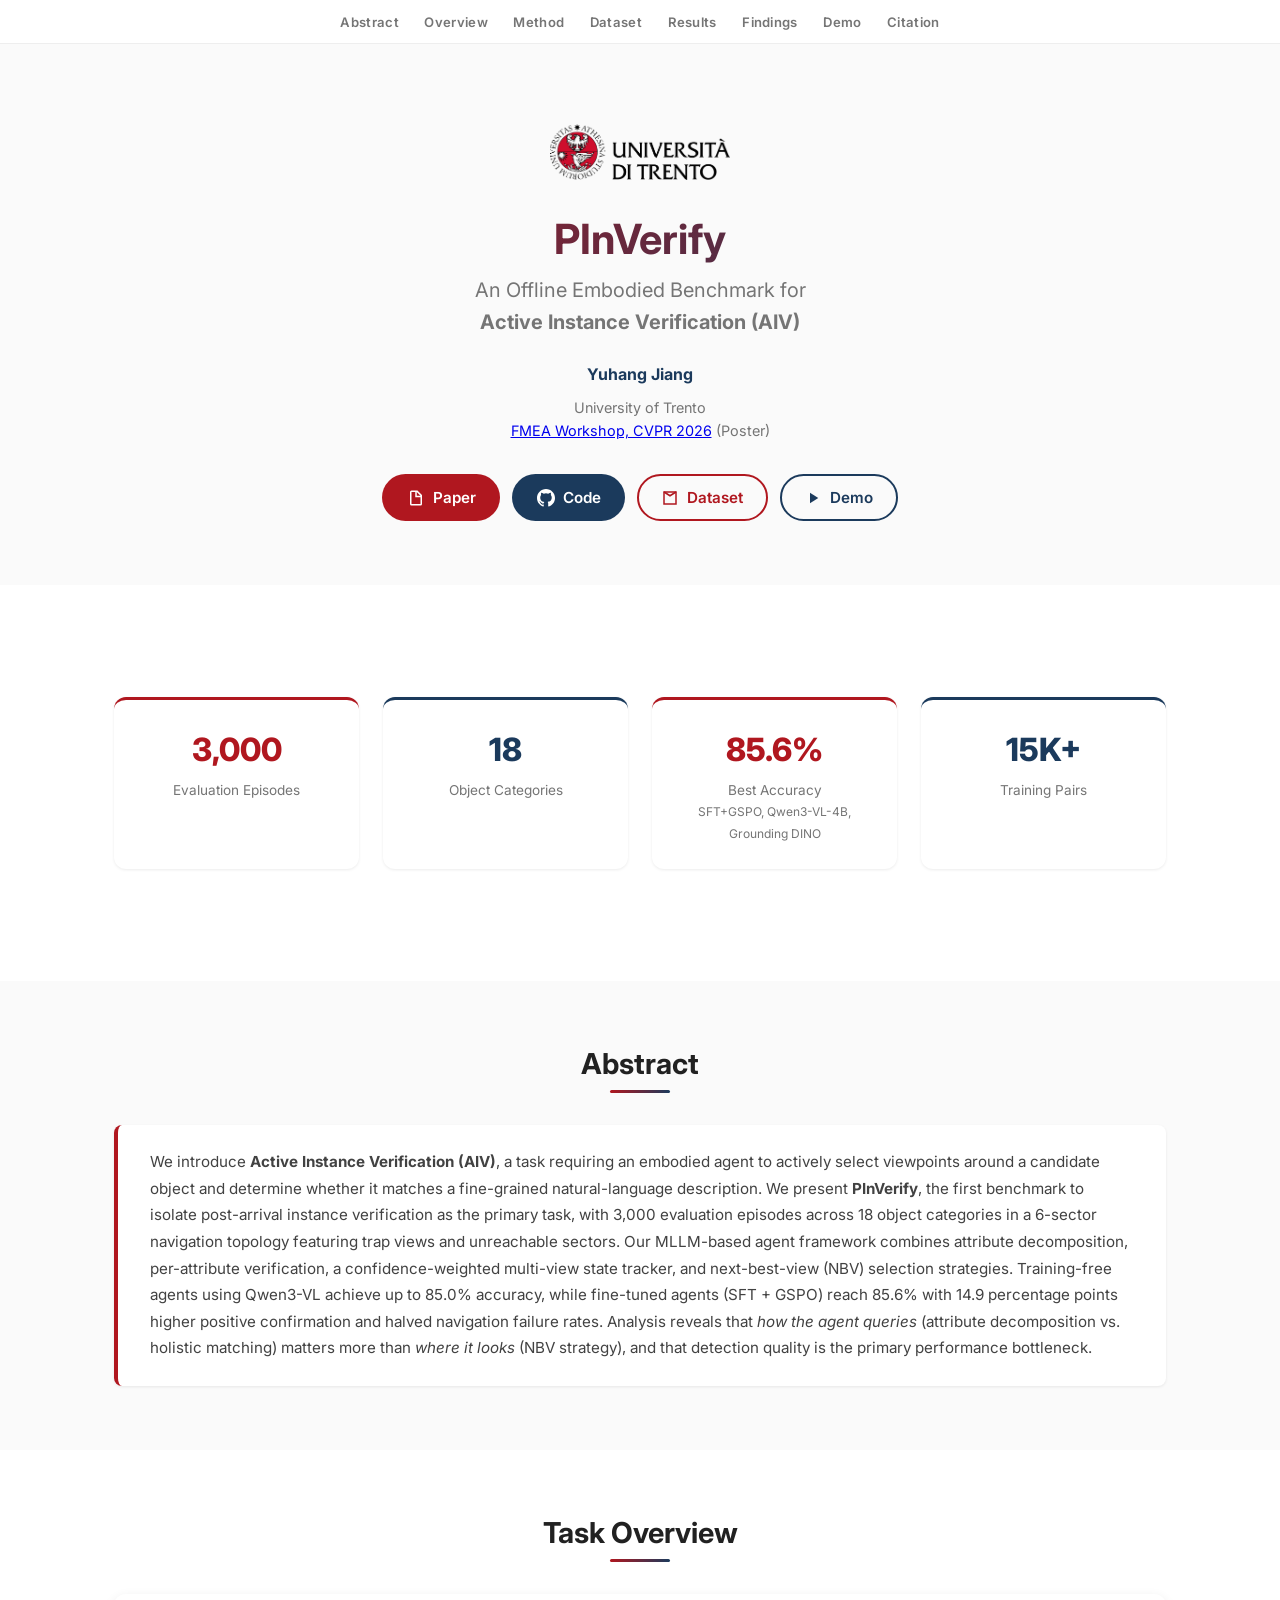
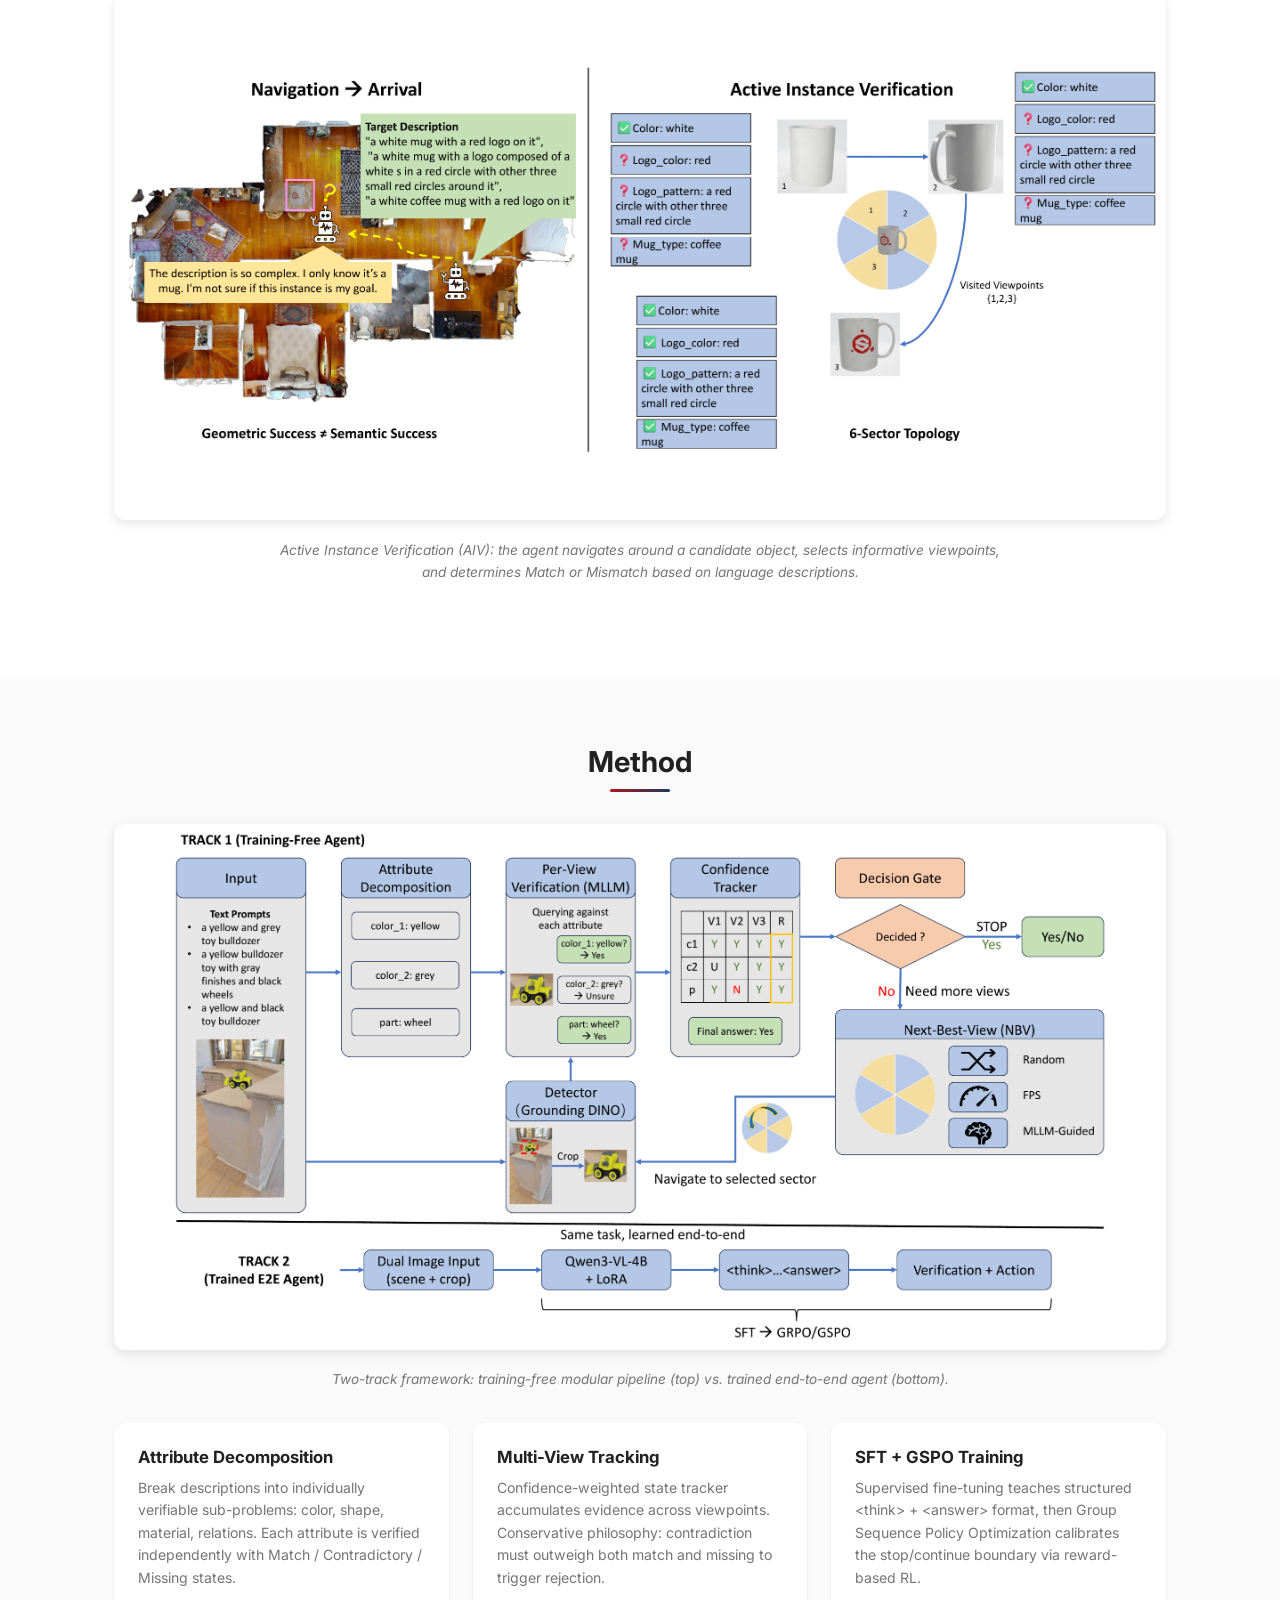
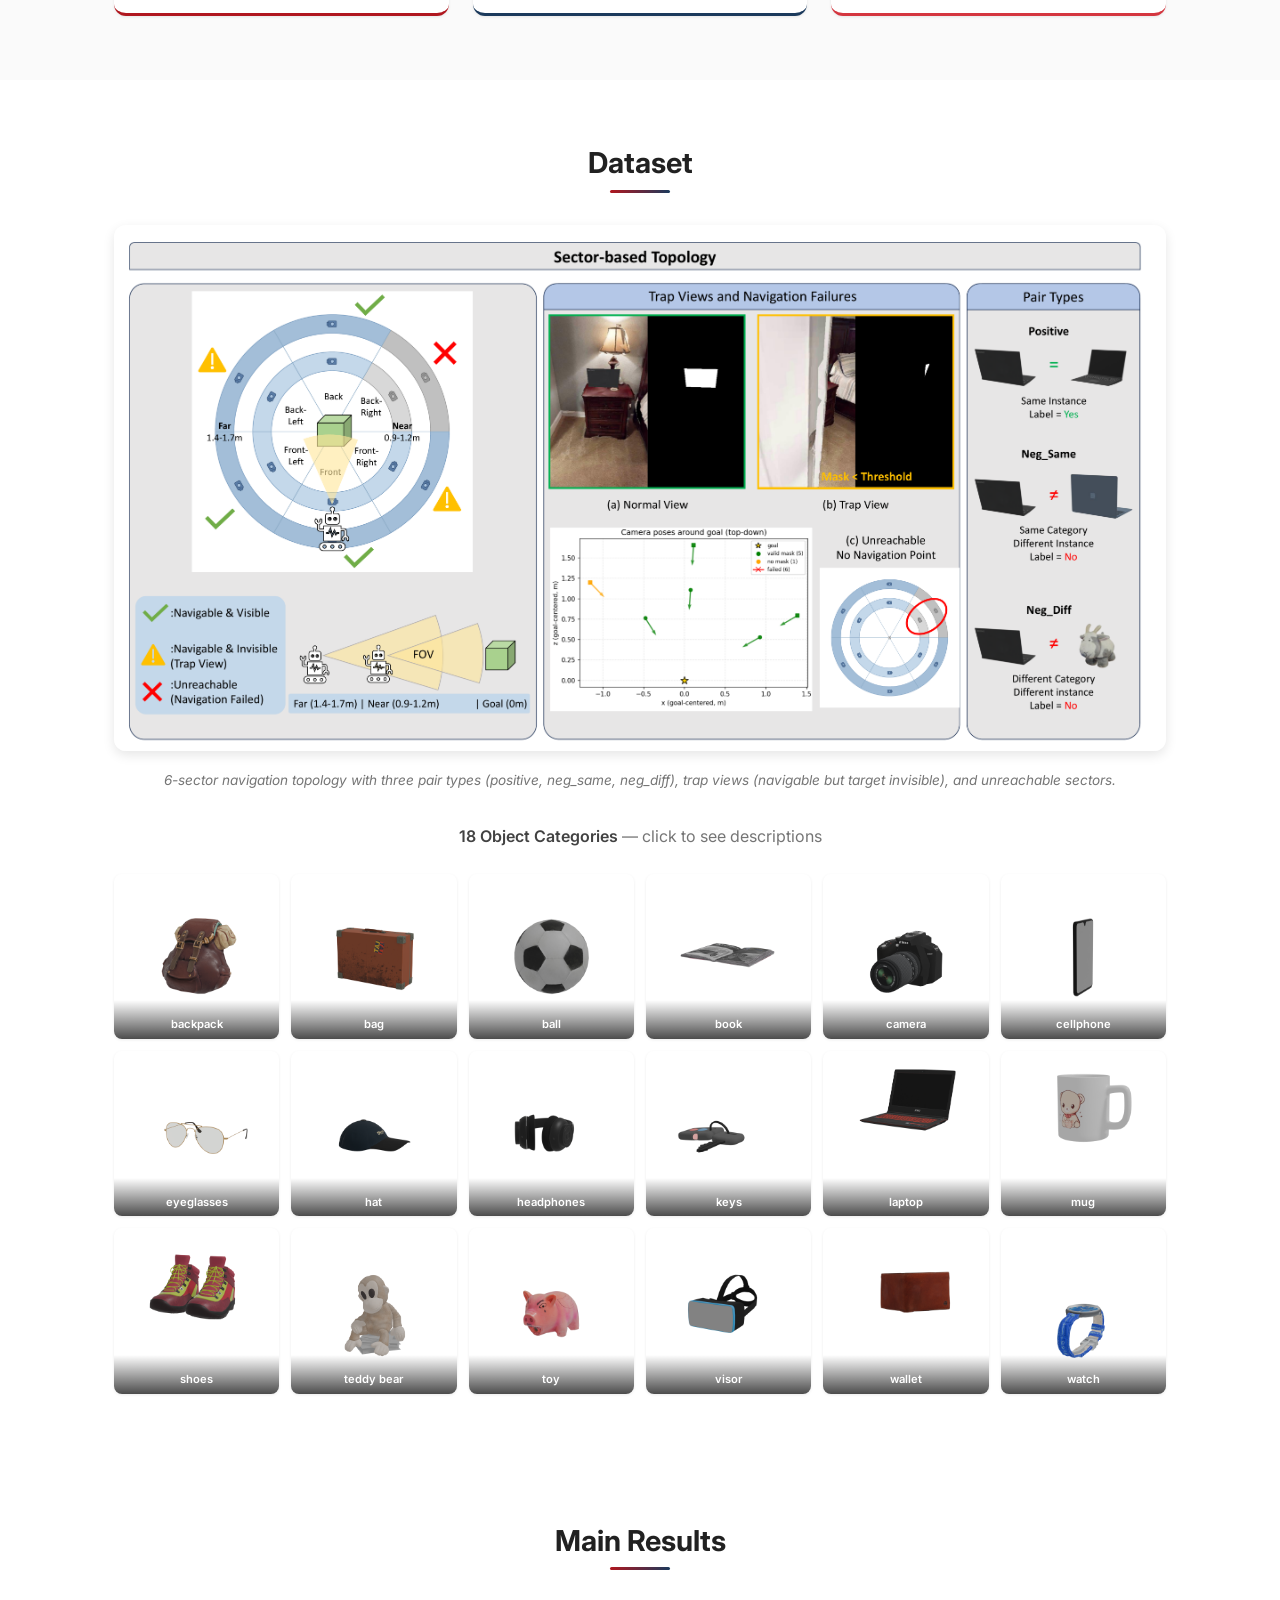
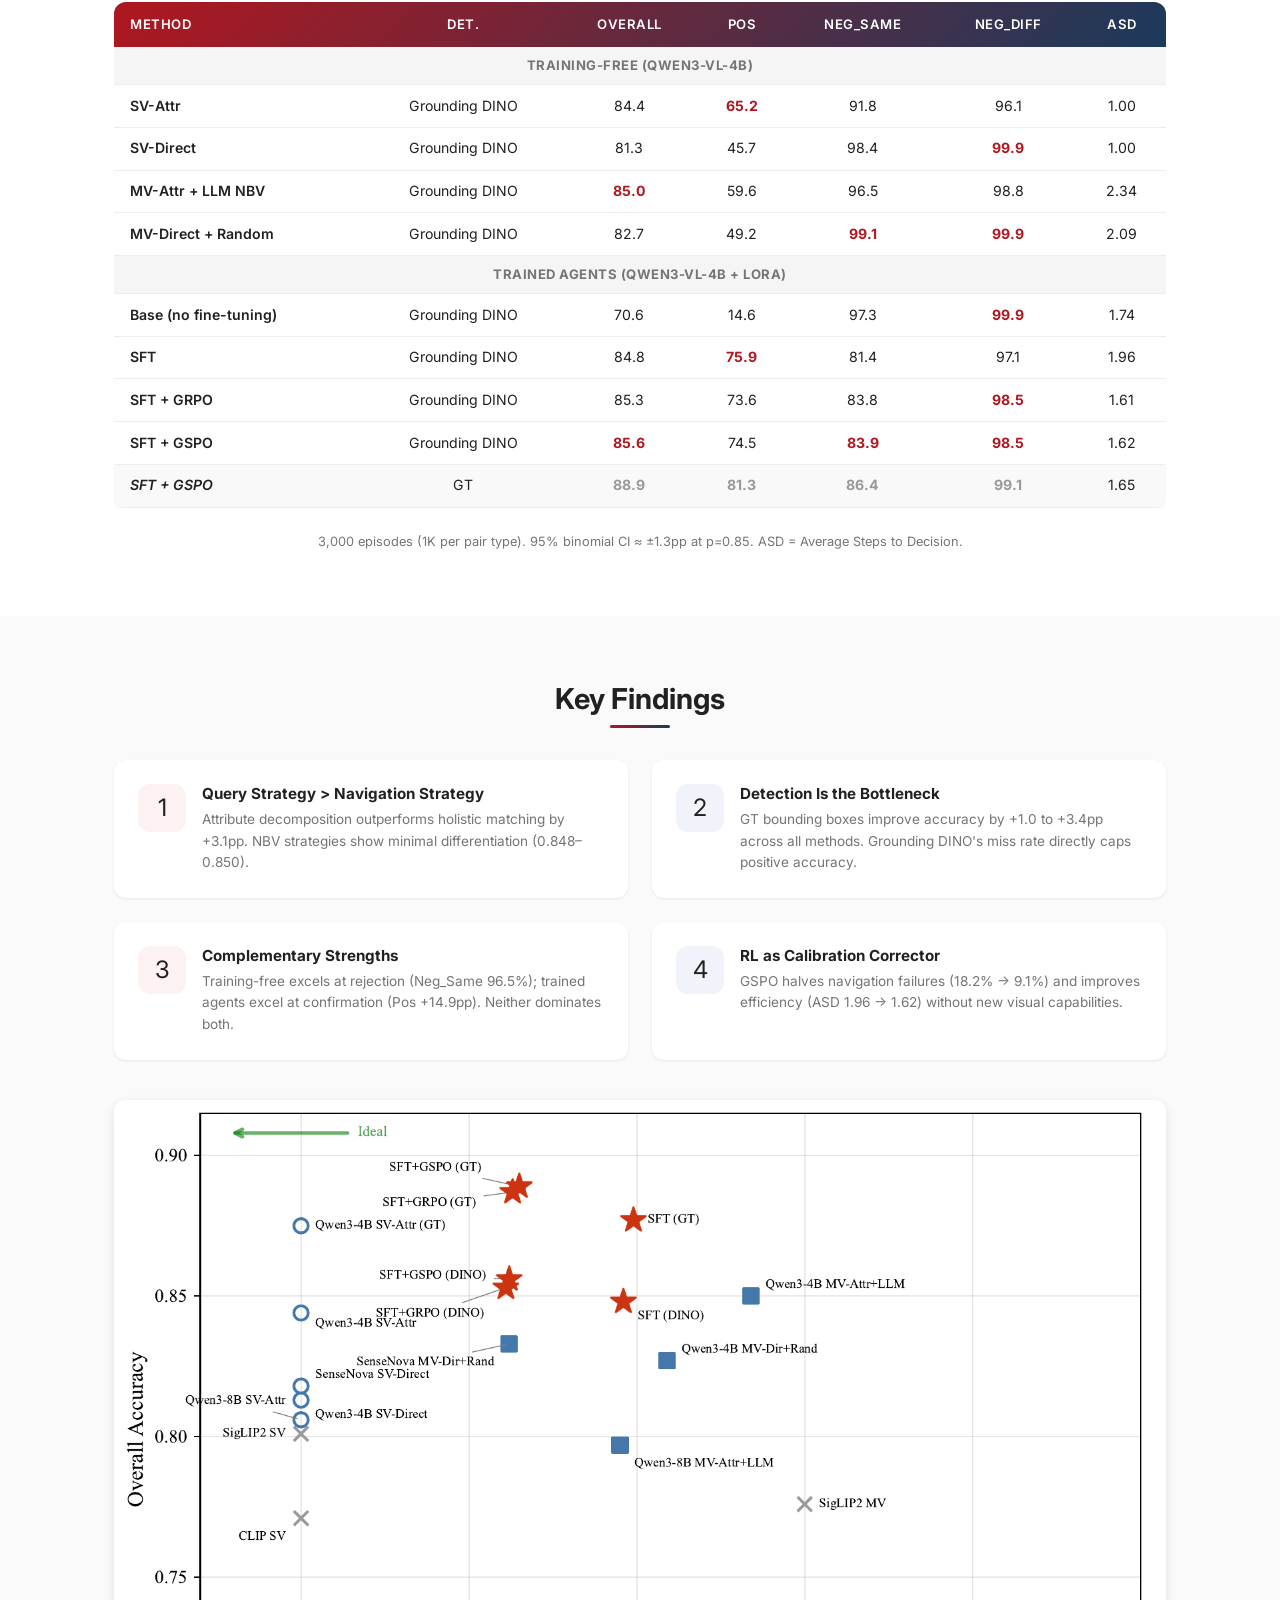
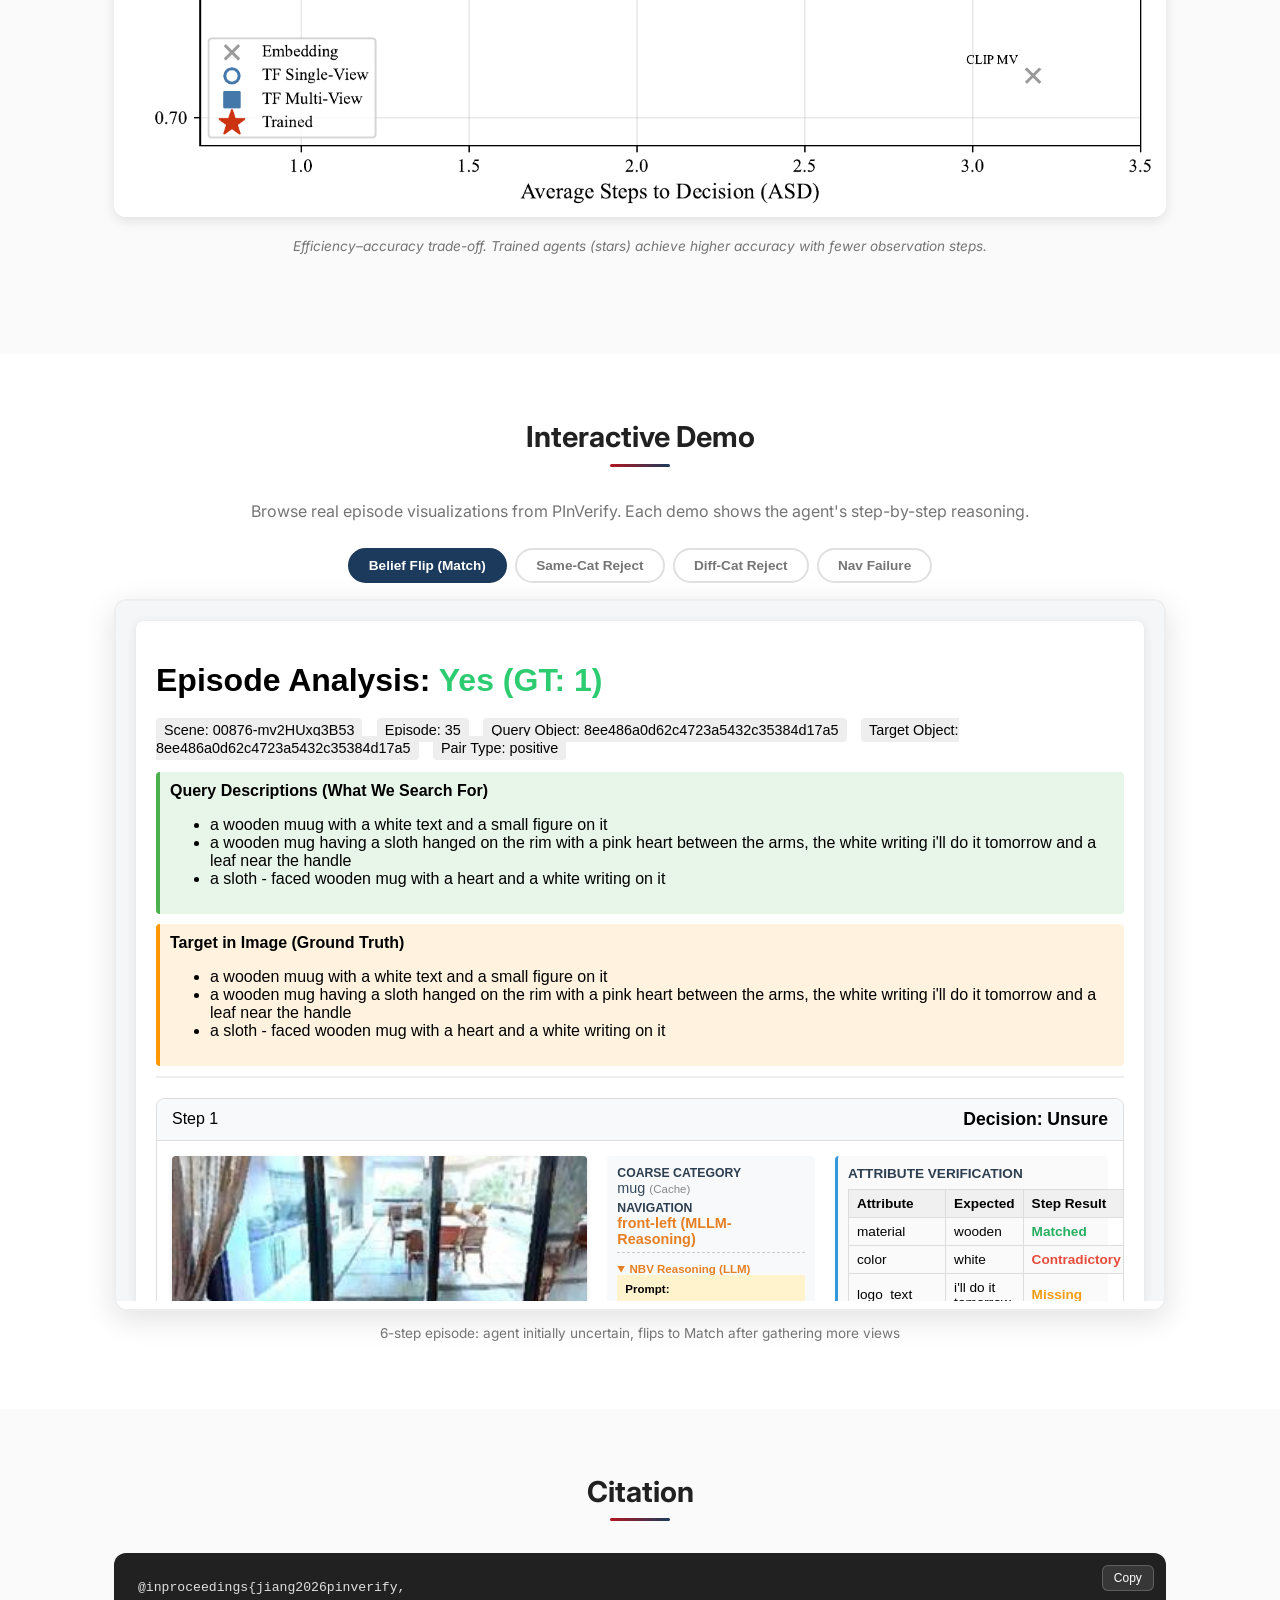
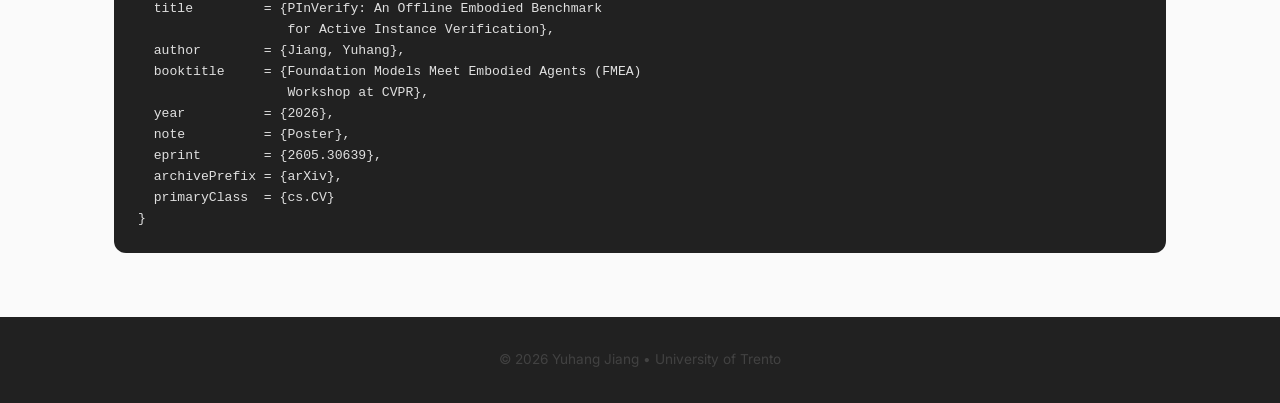
==== commit d1c3921b: "Fix errors" ====
--- a/project-page/index.html
+++ b/project-page/index.html
@@ -170,7 +170,7 @@
     </p>
     <p class="affiliations">
       University of Trento<br>
-      FMEA Workshop, CVPR 2026 (Poster)
+      <a href="https://foundation-models-meet-embodied-agents.github.io/cvpr2026/" target="_blank" rel="noopener">FMEA Workshop, CVPR 2026</a> (Poster)
     </p>
 
     <div class="btn-group">
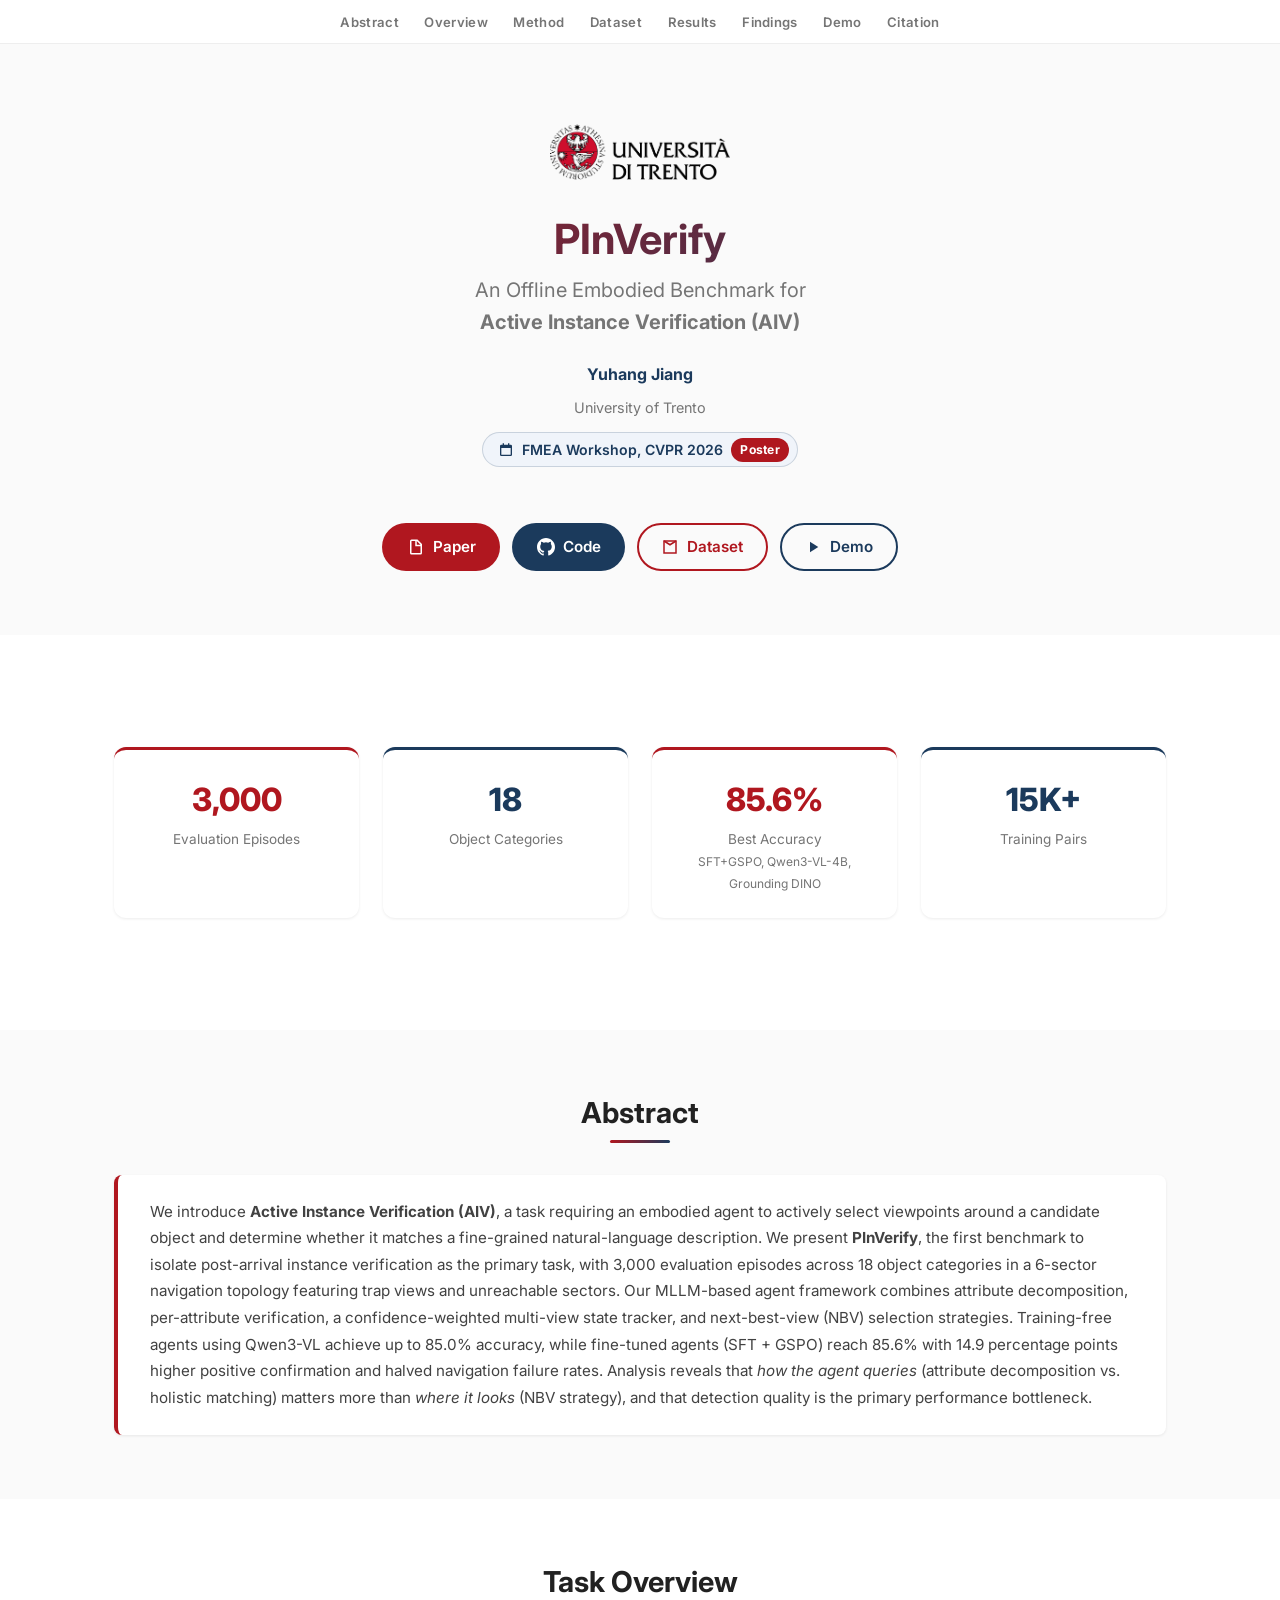
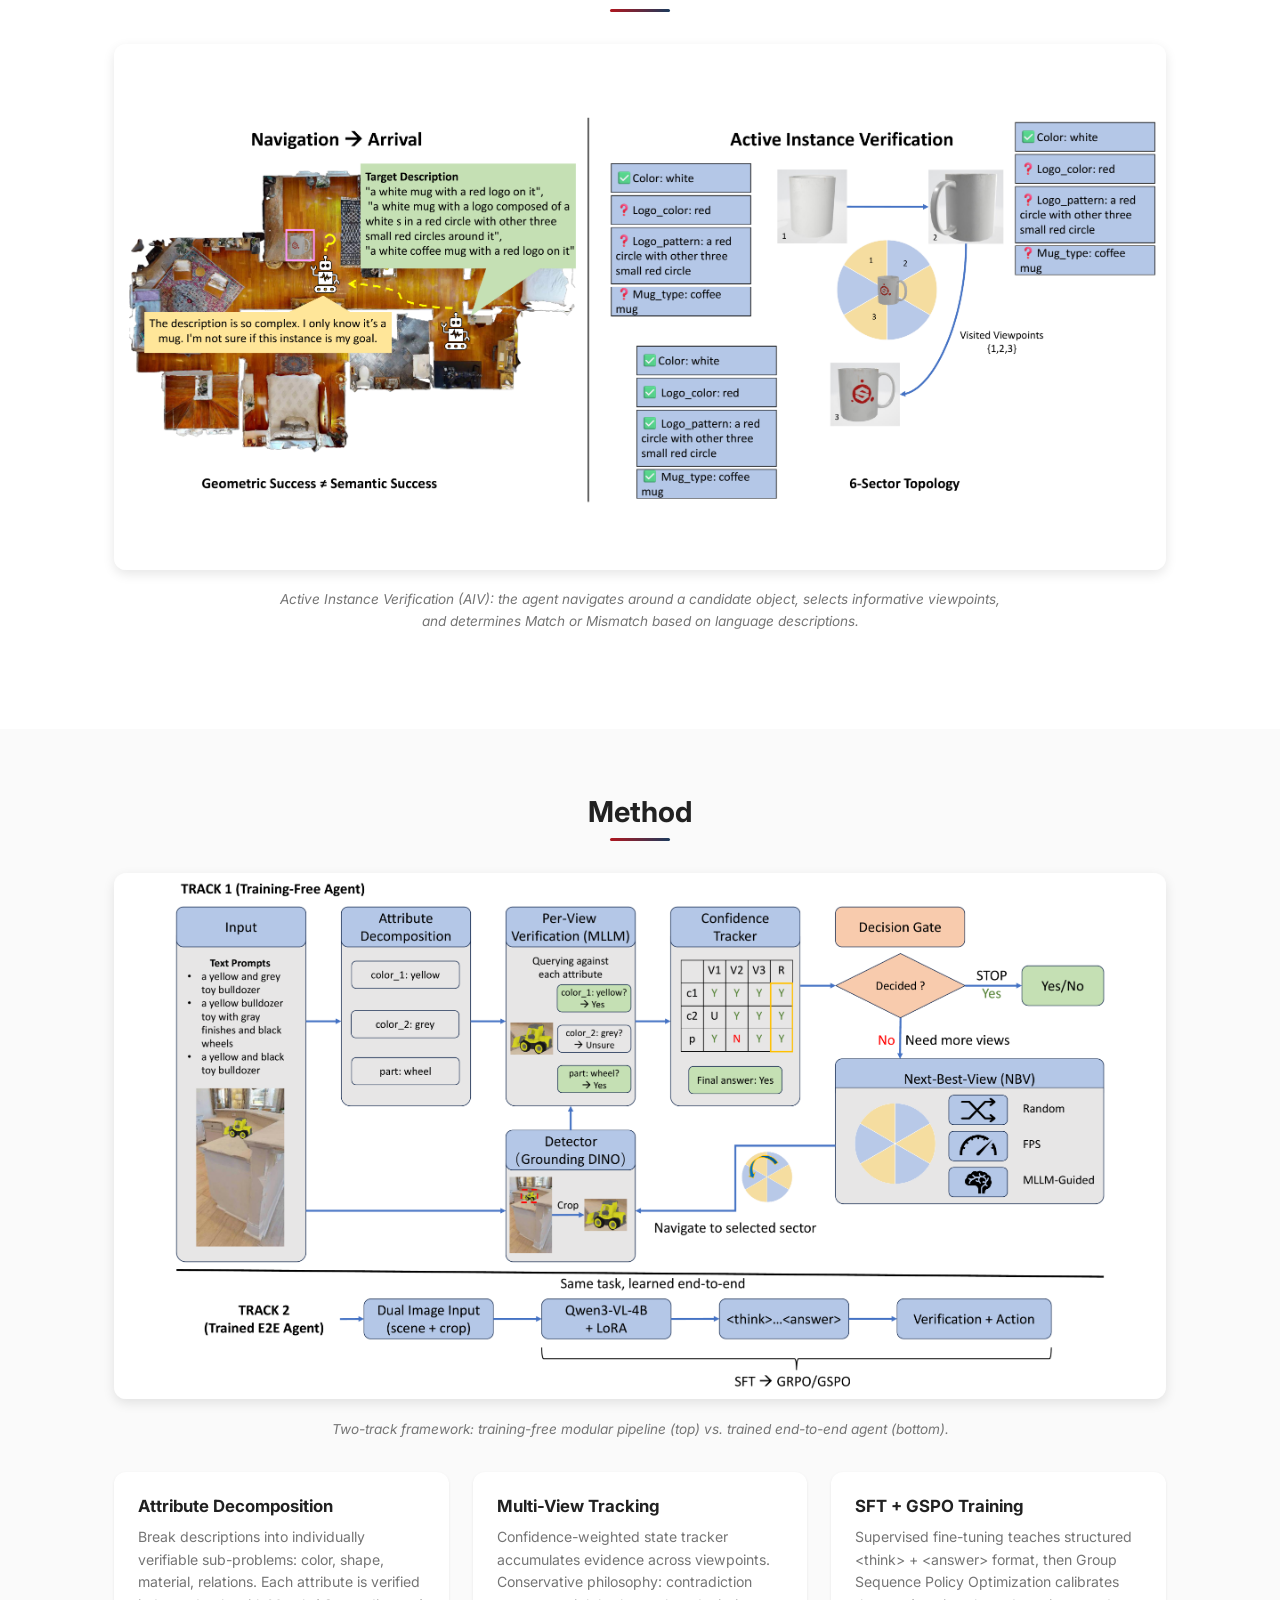
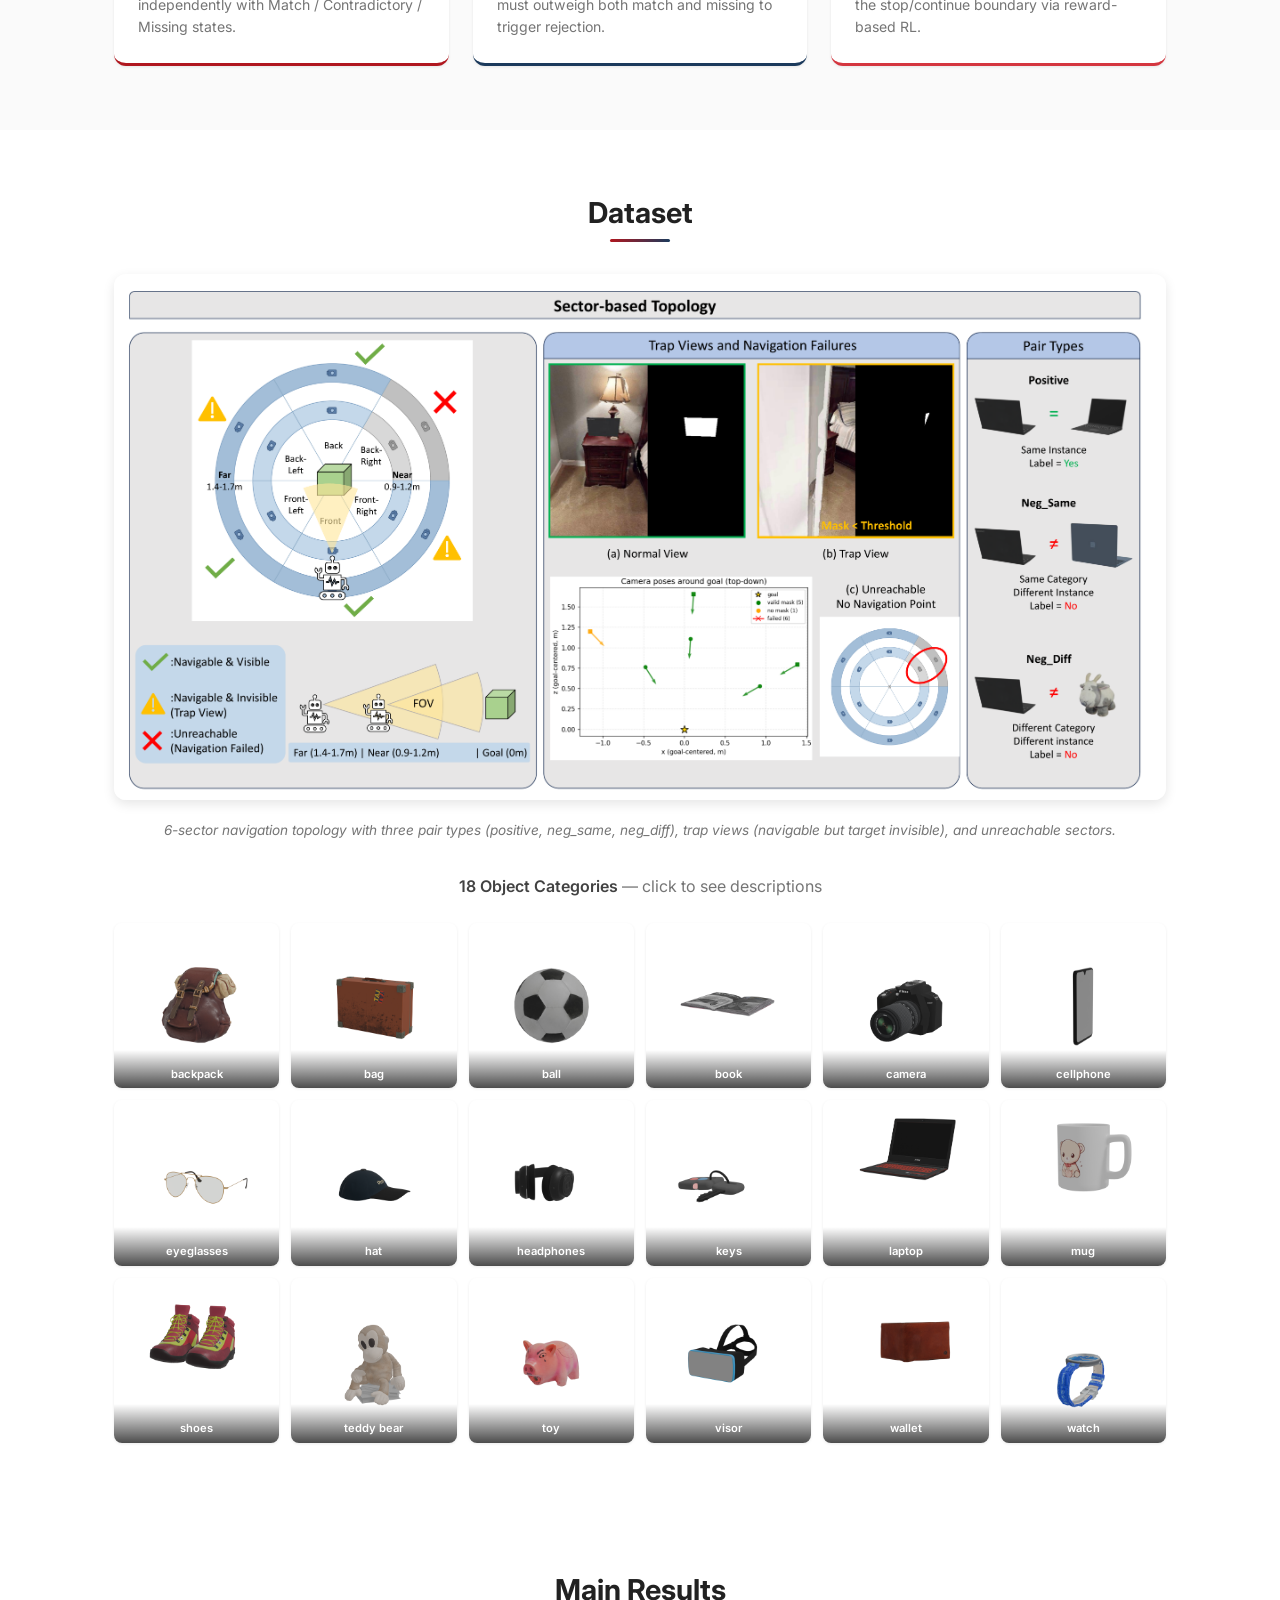
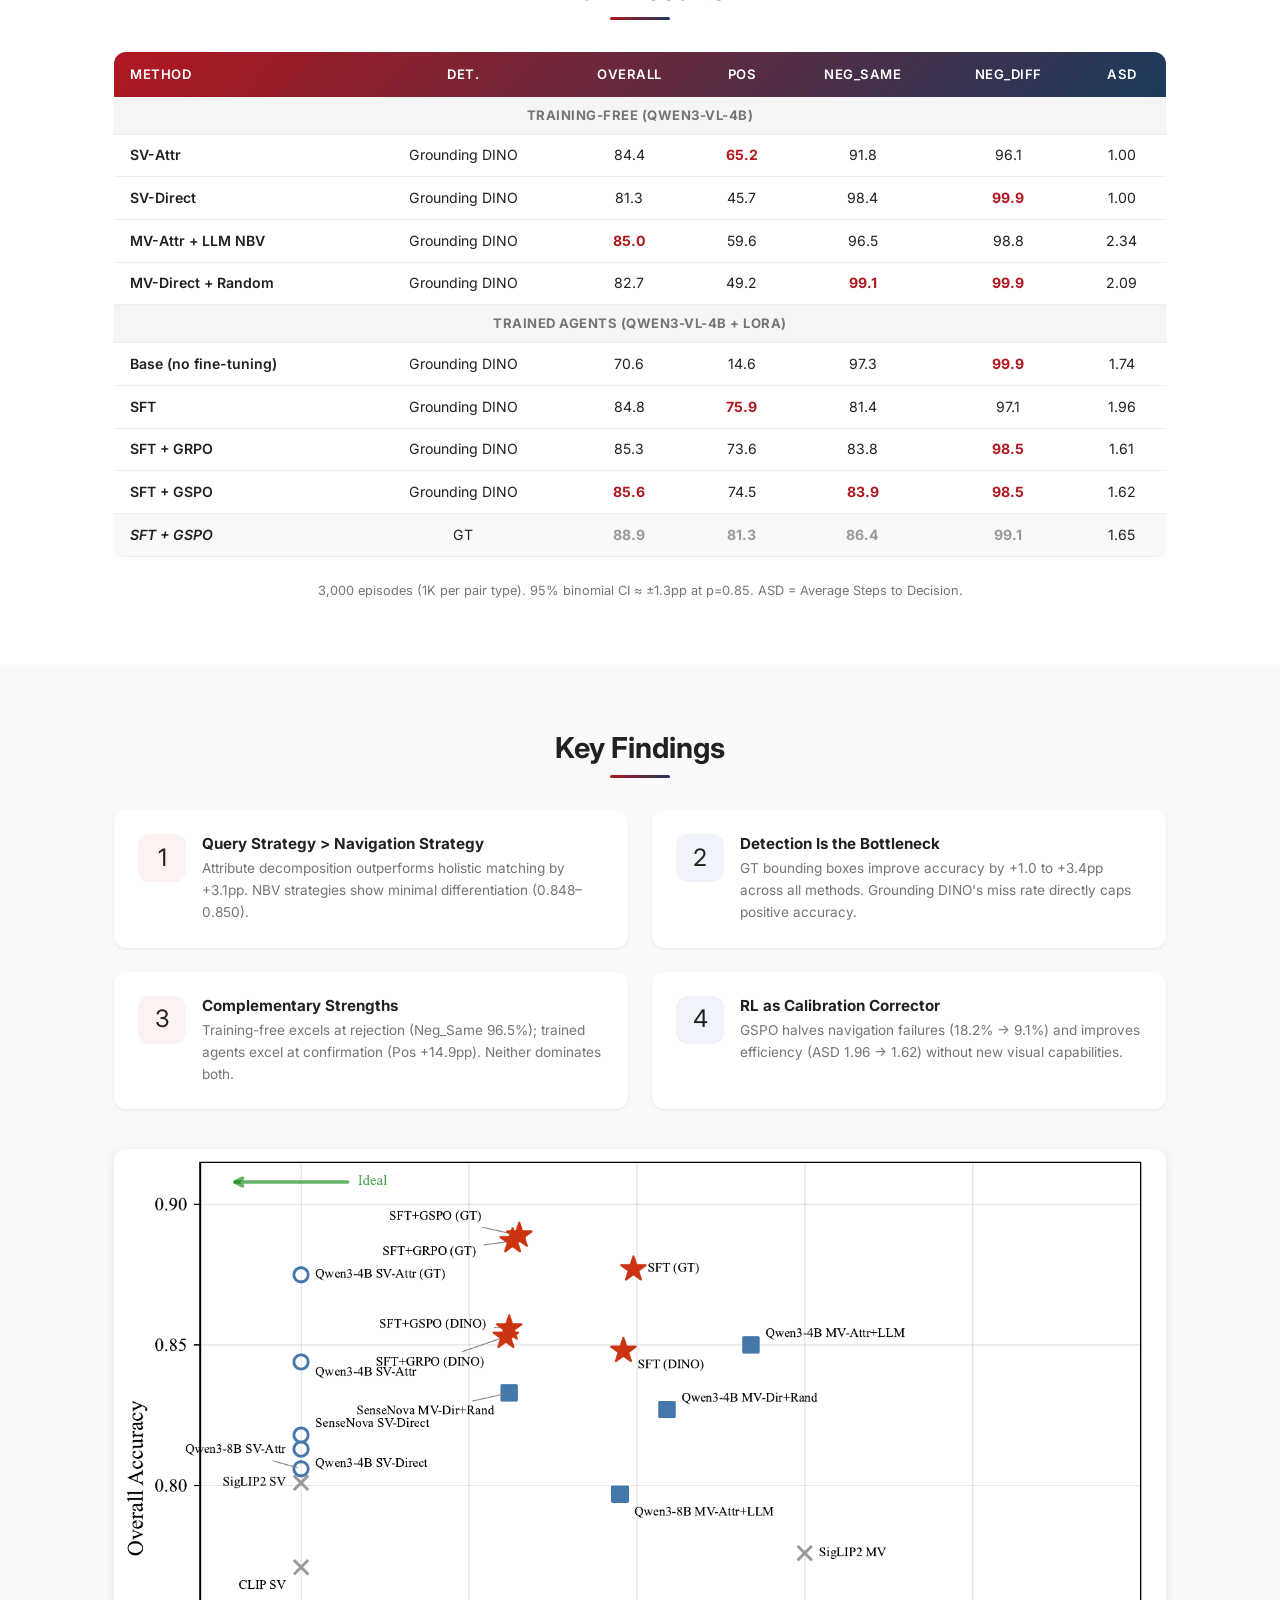
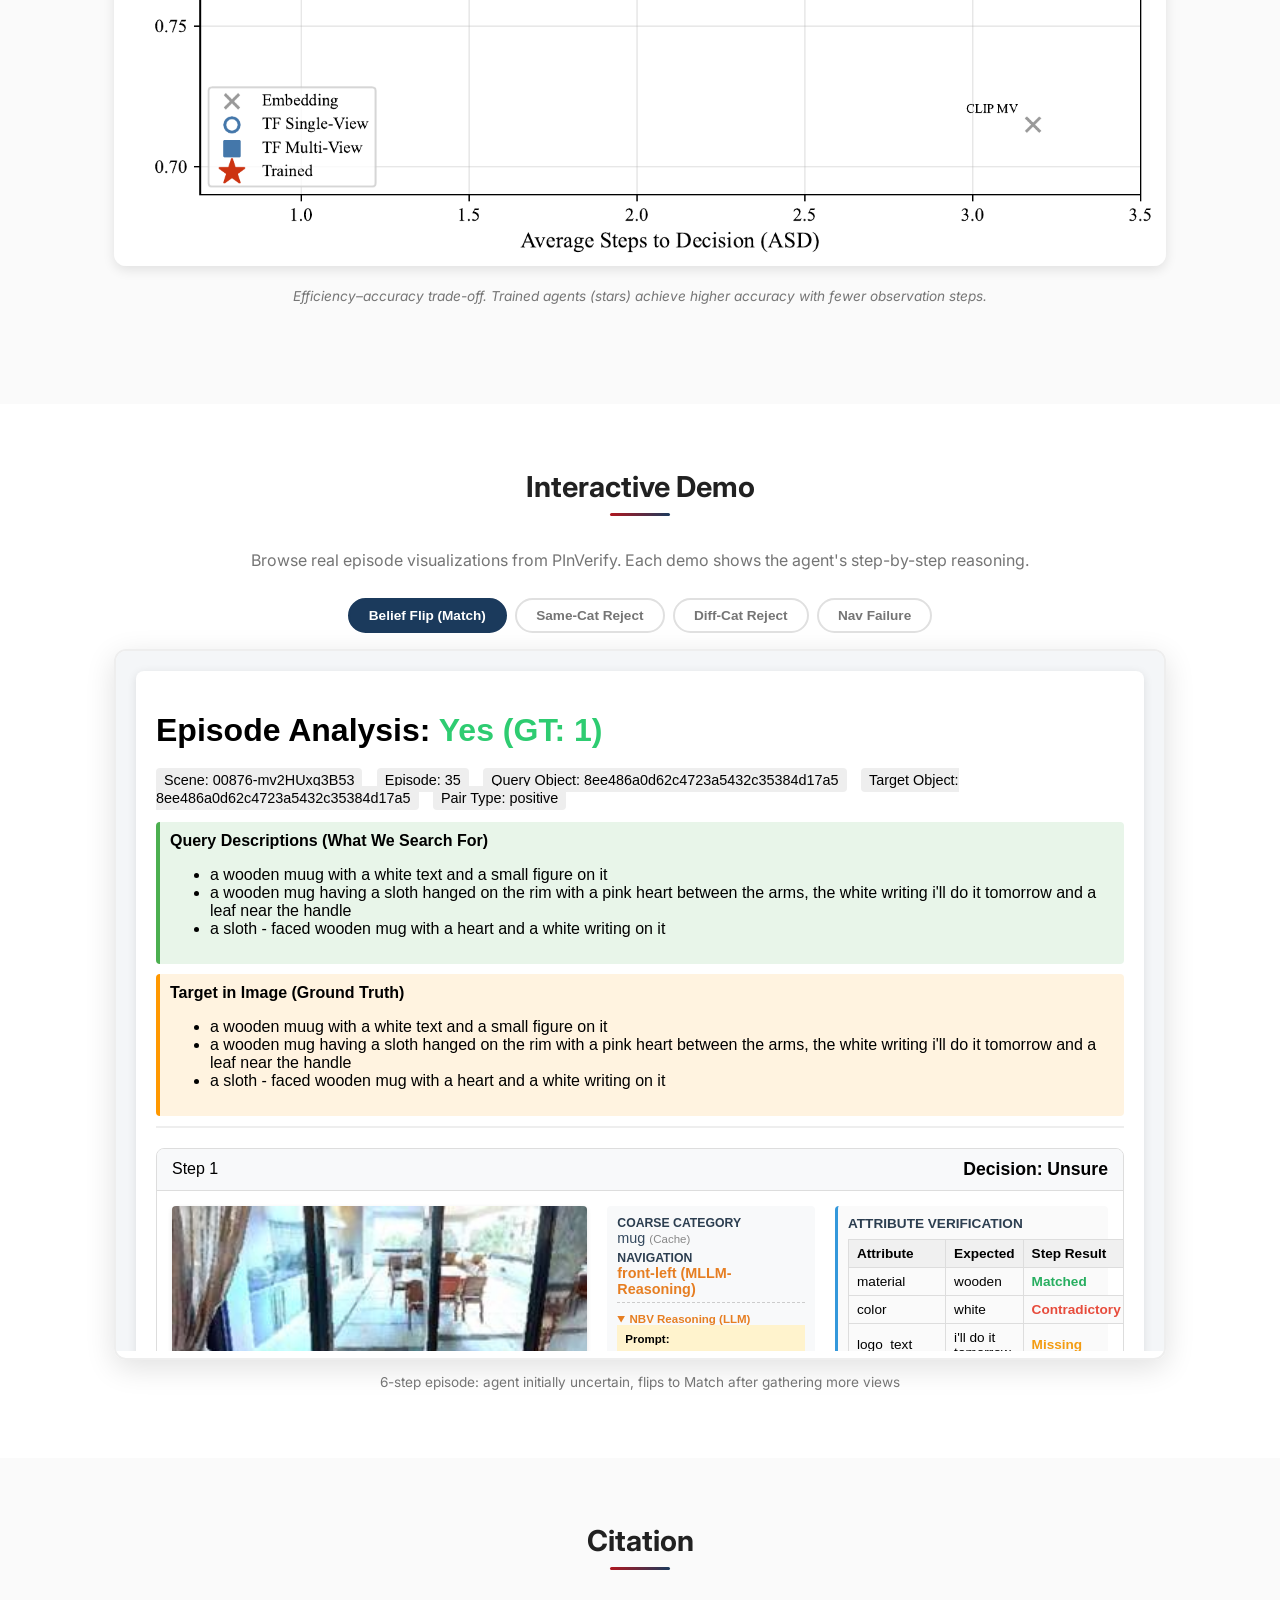
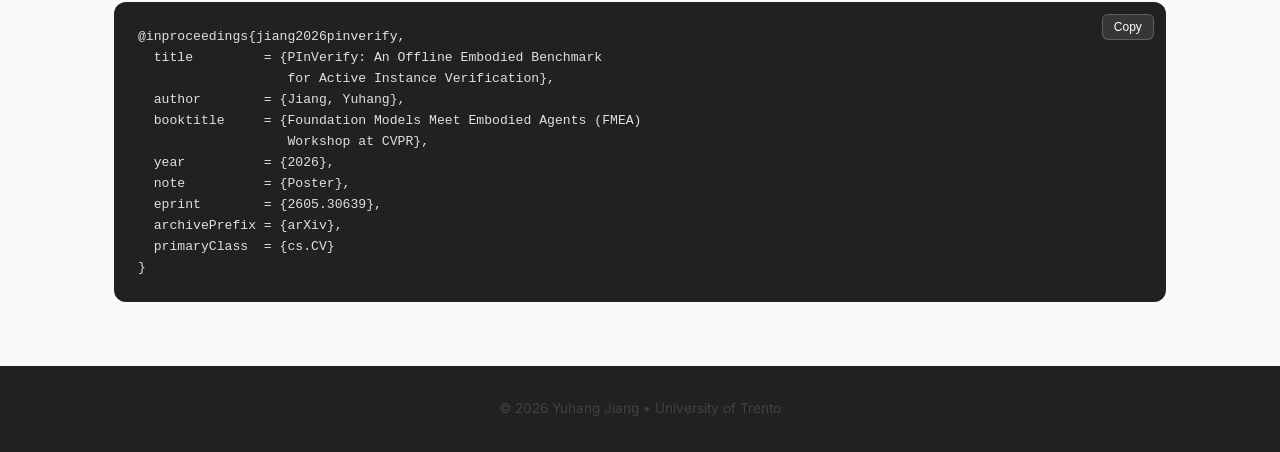
==== commit 037a3145: "Optimize display" ====
--- a/project-page/index.html
+++ b/project-page/index.html
@@ -168,10 +168,12 @@
     <p class="authors">
       <a href="https://avalon-s.github.io/" target="_blank" rel="noopener"><strong>Yuhang Jiang</strong></a>
     </p>
-    <p class="affiliations">
-      University of Trento<br>
-      <a href="https://foundation-models-meet-embodied-agents.github.io/cvpr2026/" target="_blank" rel="noopener">FMEA Workshop, CVPR 2026</a> (Poster)
-    </p>
+    <p class="affiliations">University of Trento</p>
+    <a href="https://foundation-models-meet-embodied-agents.github.io/cvpr2026/" class="venue-badge" target="_blank" rel="noopener">
+      <svg viewBox="0 0 24 24" aria-hidden="true"><path d="M7 2v2H5a2 2 0 00-2 2v13a2 2 0 002 2h14a2 2 0 002-2V6a2 2 0 00-2-2h-2V2h-2v2H9V2H7zM5 9h14v10H5V9z"/></svg>
+      <span>FMEA Workshop, CVPR 2026</span>
+      <span class="venue-tag">Poster</span>
+    </a>
 
     <div class="btn-group">
       <a href="https://arxiv.org/abs/2605.30639" class="btn btn-red">
--- a/project-page/static/css/style.css
+++ b/project-page/static/css/style.css
@@ -131,7 +131,49 @@
 .hero .affiliations {
   font-size: 0.9rem;
   color: var(--gray-600);
+  margin-bottom: 0.85rem;
+}
+
+/* ---- Venue badge ---- */
+.hero .venue-badge {
+  display: inline-flex;
+  align-items: center;
+  flex-wrap: wrap;
+  justify-content: center;
+  max-width: 100%;
+  gap: 0.5rem;
+  padding: 0.3rem 0.45rem 0.3rem 0.9rem;
   margin-bottom: 2rem;
+  border-radius: 50px;
+  background: var(--blue-bg);
+  border: 1px solid rgba(27, 58, 92, 0.18);
+  color: var(--blue);
+  font-size: 0.88rem;
+  font-weight: 600;
+  text-decoration: none;
+  transition: var(--transition);
+}
+.hero .venue-badge:hover {
+  background: var(--blue);
+  color: var(--white);
+  border-color: var(--blue);
+  transform: translateY(-1px);
+  box-shadow: var(--shadow-md);
+}
+.hero .venue-badge svg {
+  width: 16px;
+  height: 16px;
+  fill: currentColor;
+  flex-shrink: 0;
+}
+.hero .venue-badge .venue-tag {
+  padding: 0.12rem 0.6rem;
+  border-radius: 50px;
+  background: var(--red);
+  color: var(--white);
+  font-size: 0.76rem;
+  font-weight: 700;
+  letter-spacing: 0.02em;
 }
 
 /* ---- Buttons ---- */
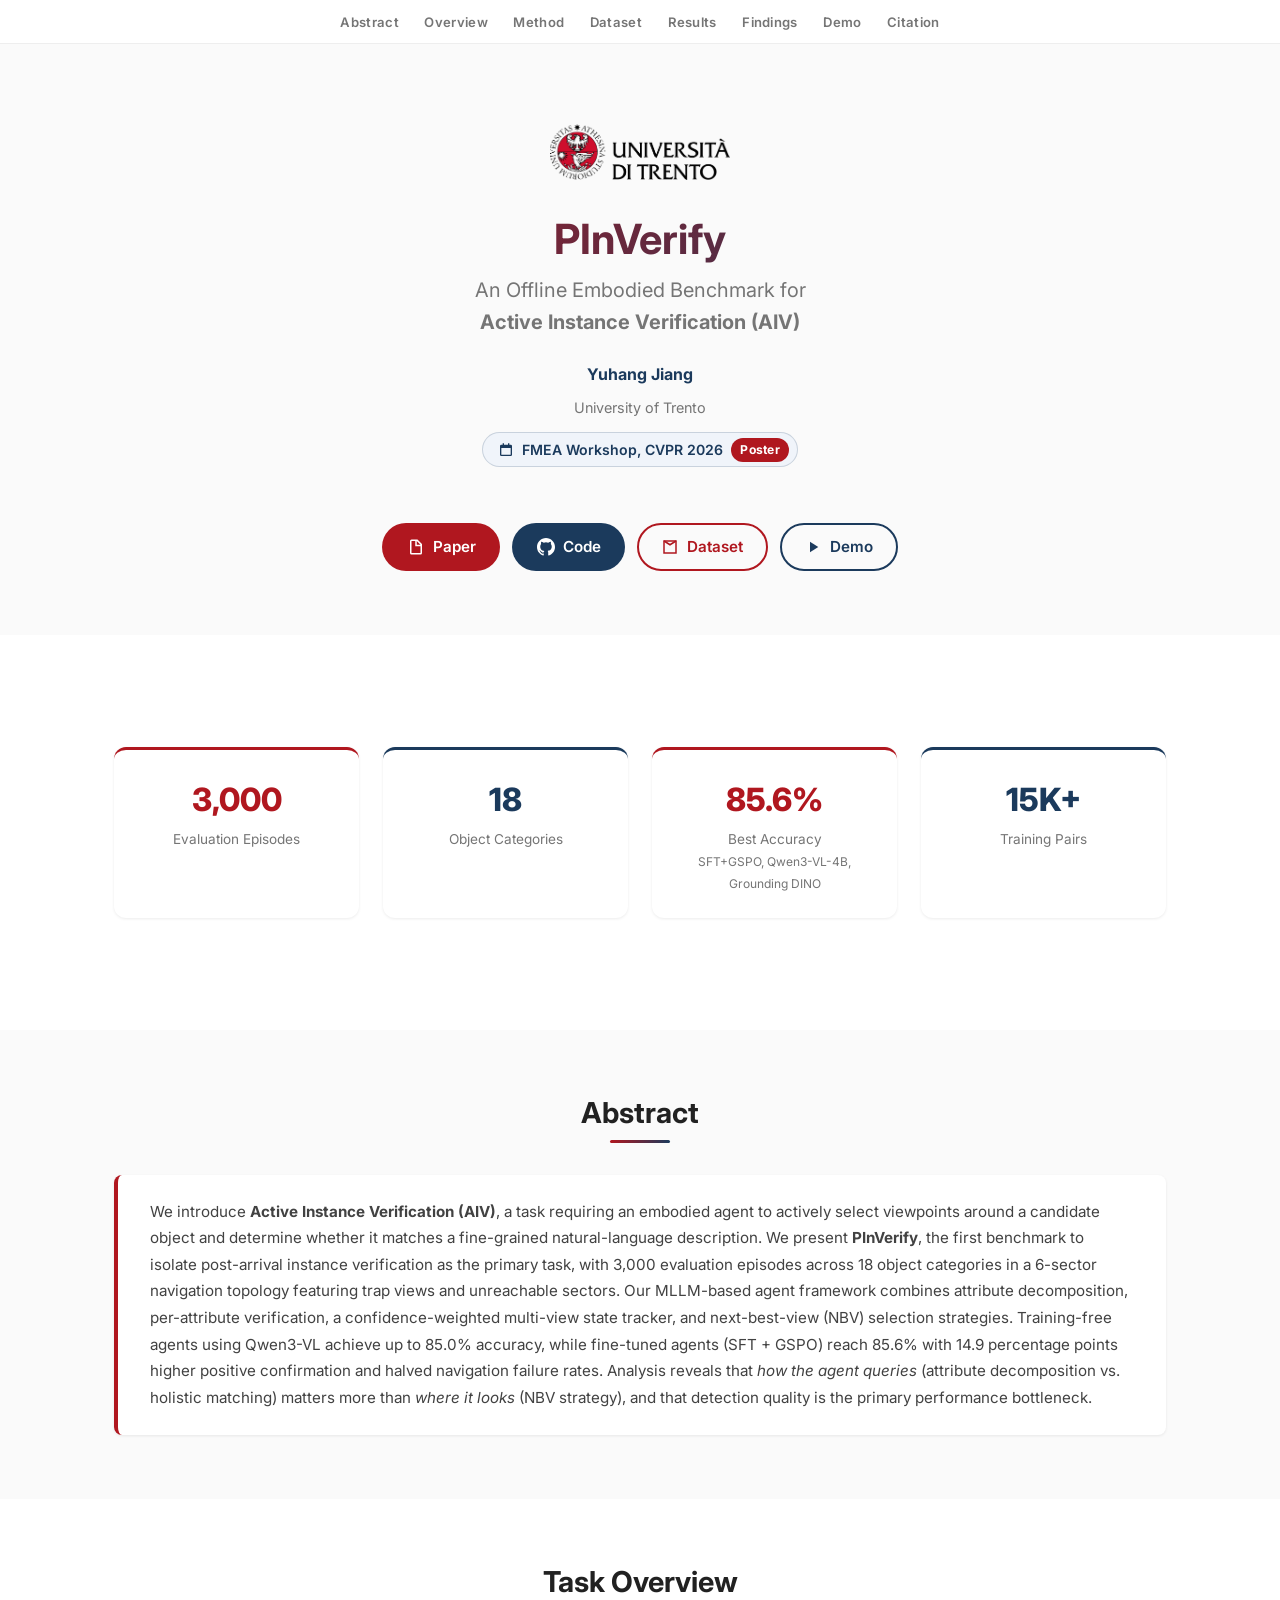
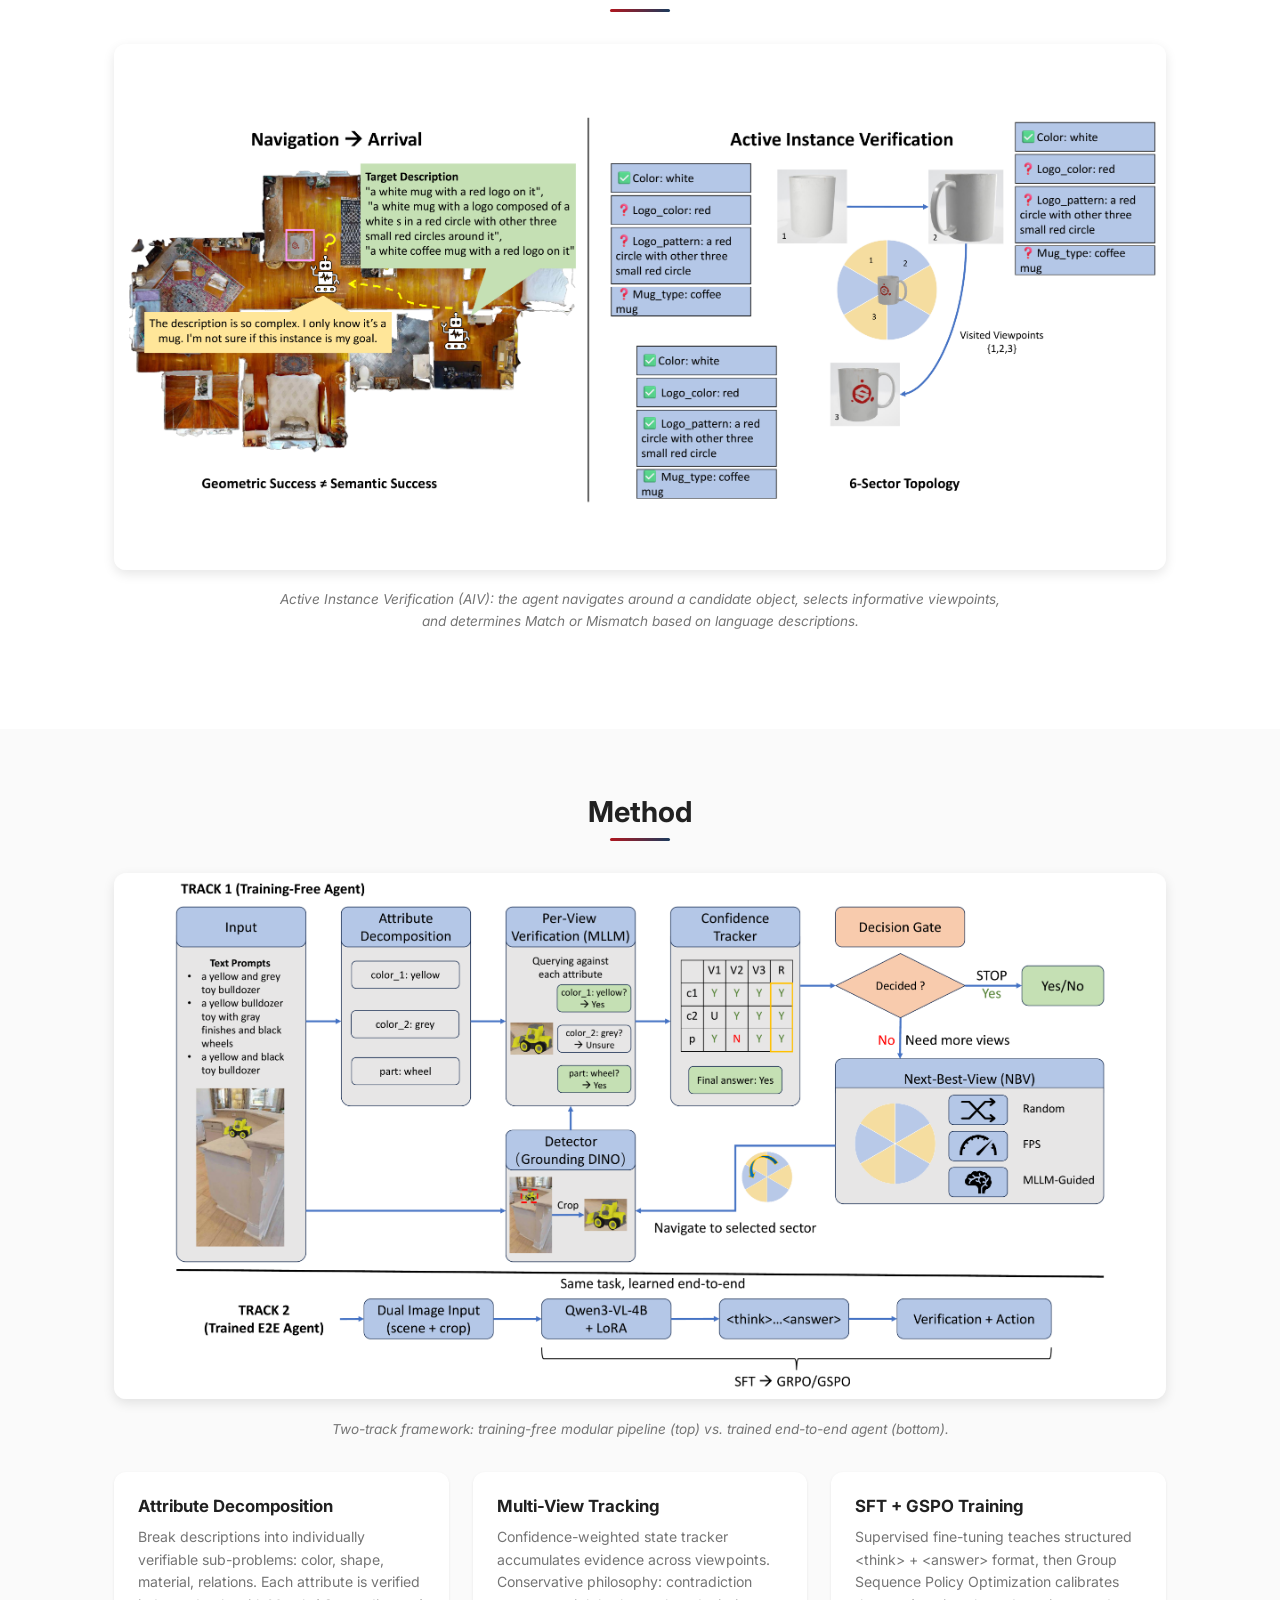
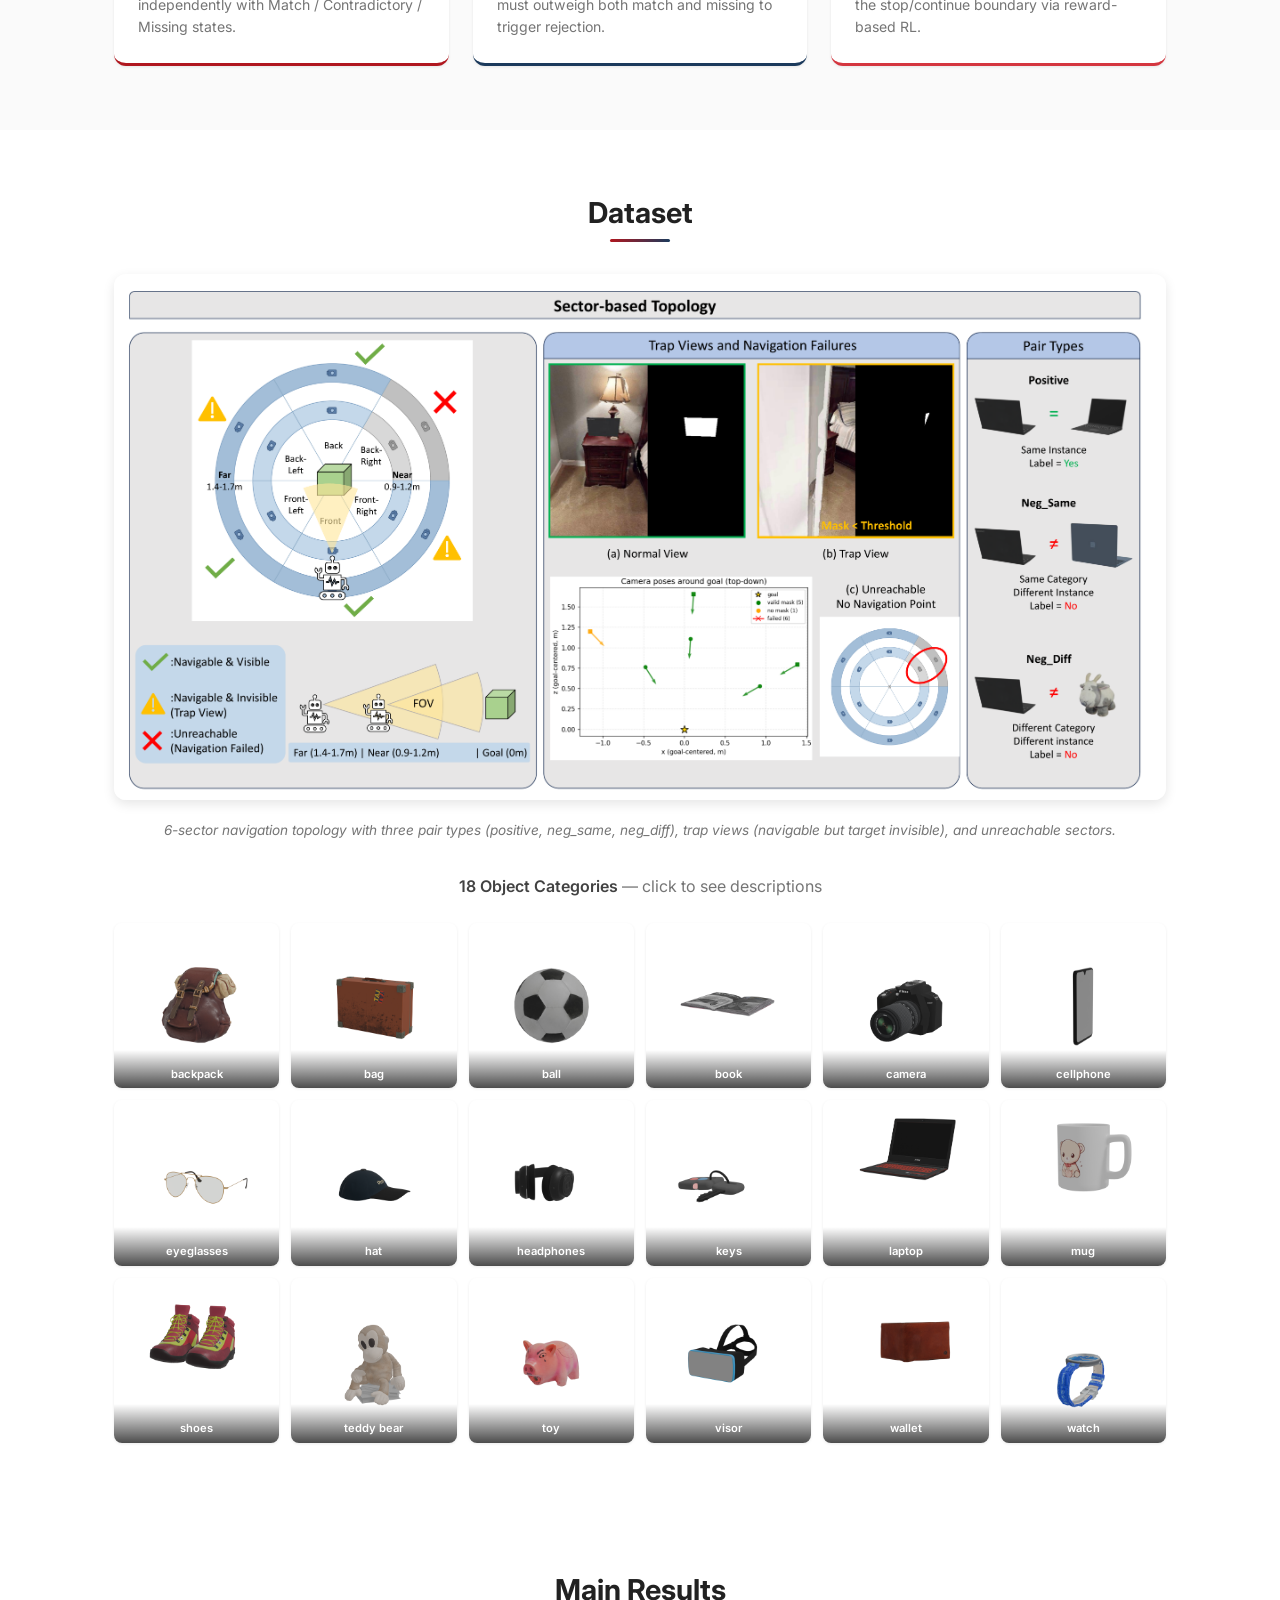
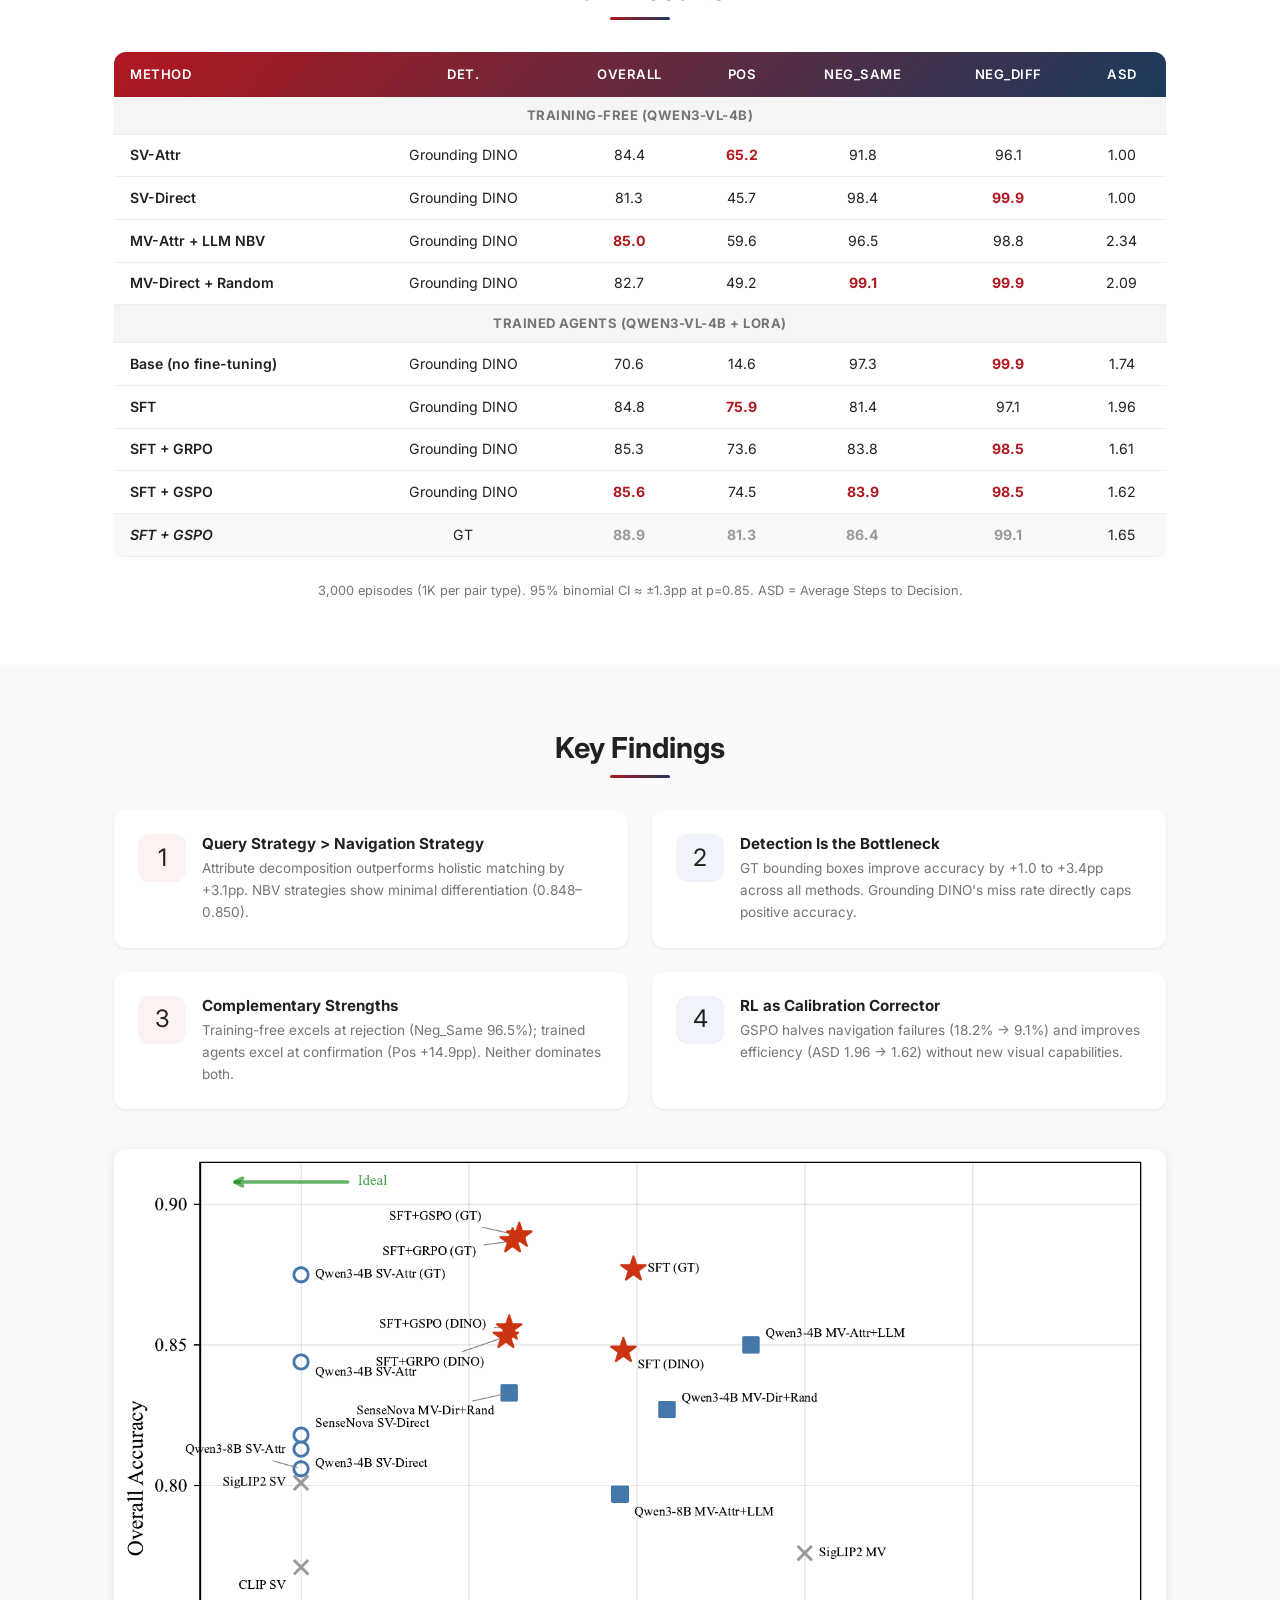
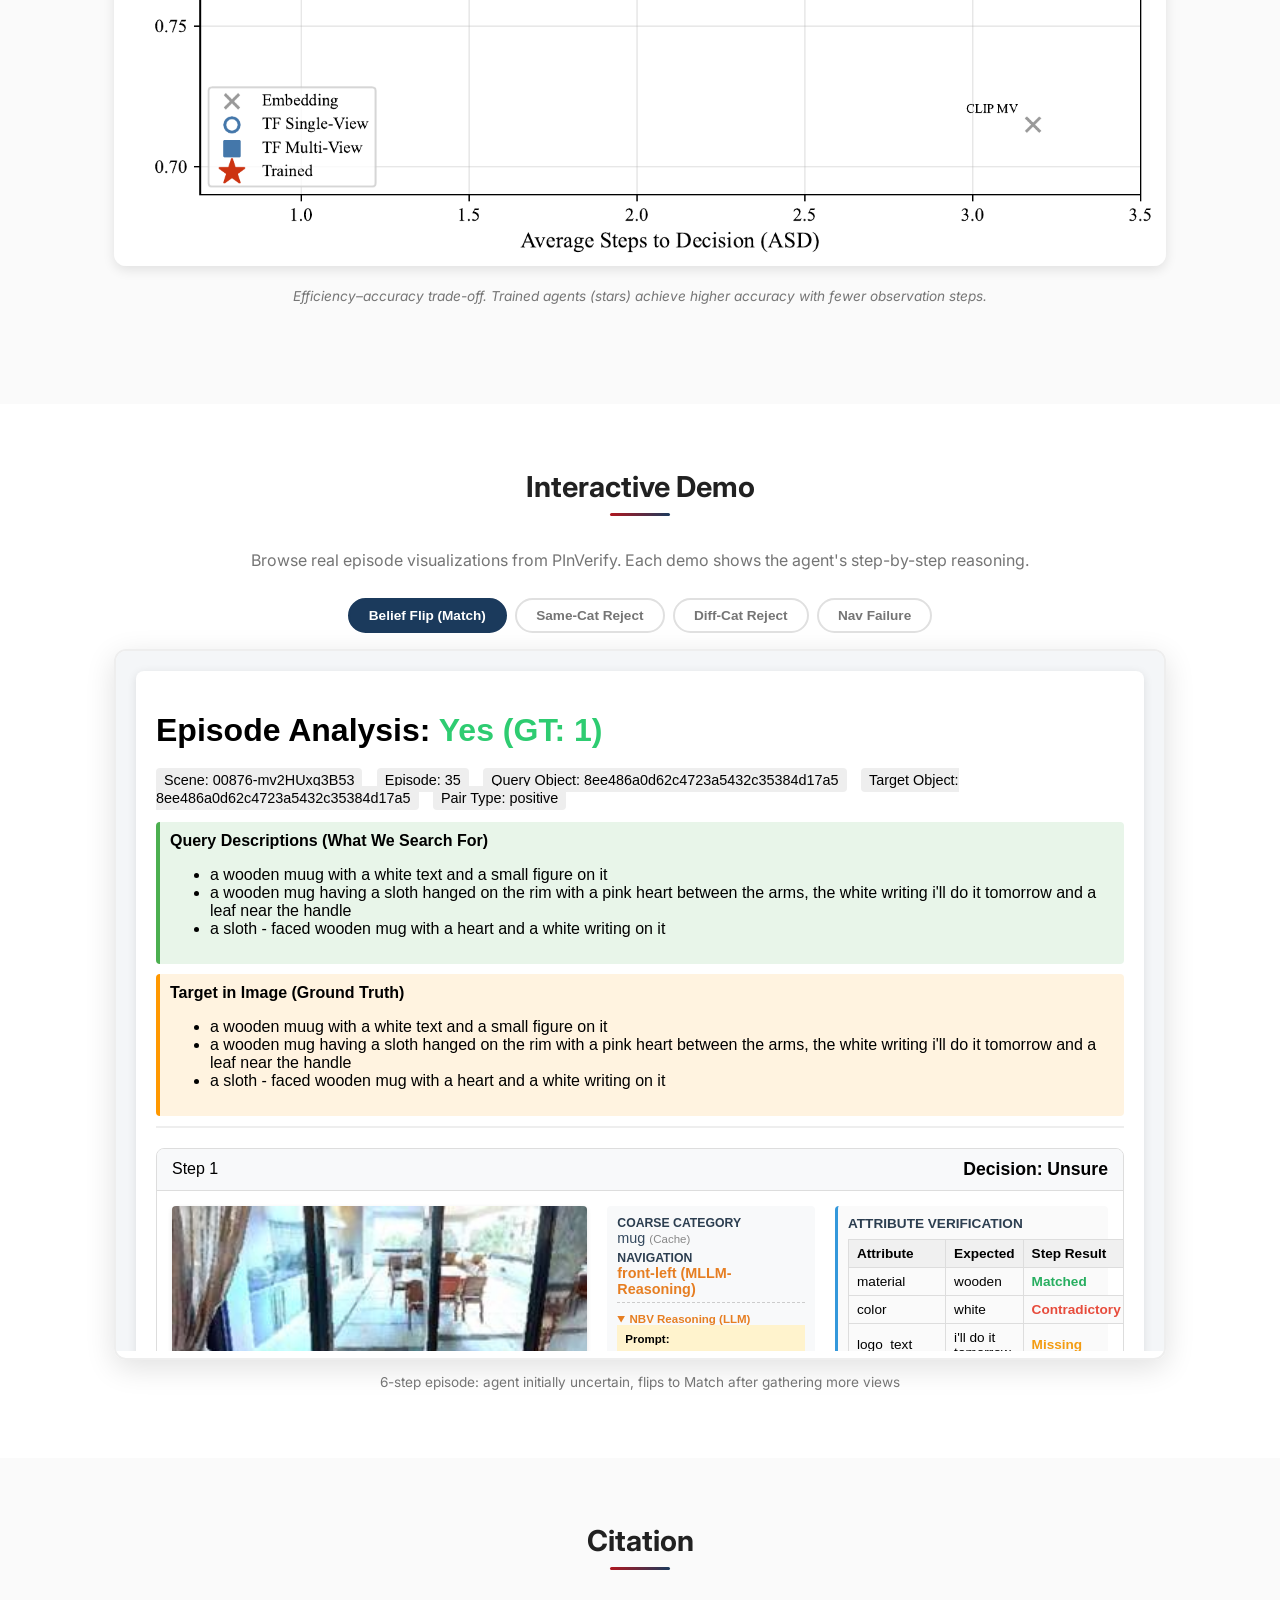
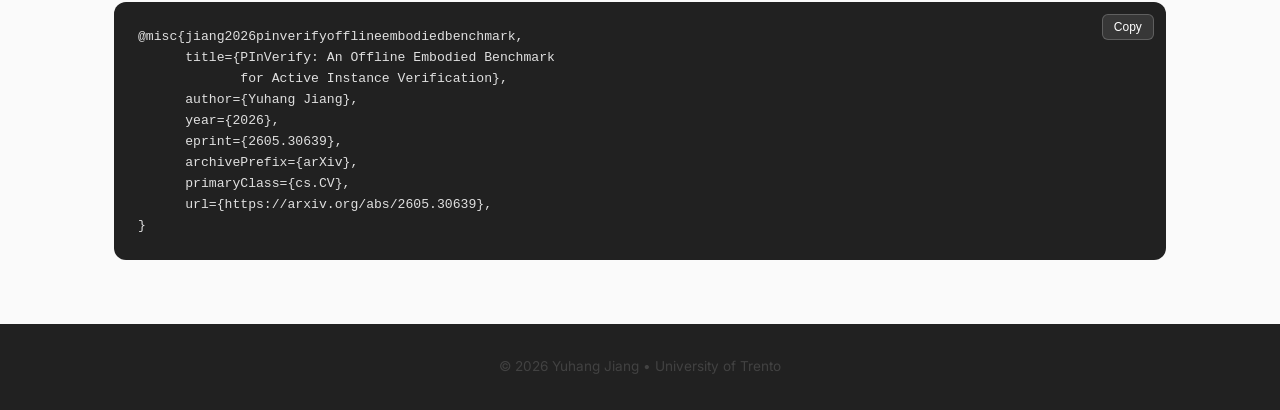
==== commit 6f5787f2: "Modify citation" ====
--- a/project-page/index.html
+++ b/project-page/index.html
@@ -446,17 +446,15 @@
     <div class="section-title"><h2>Citation</h2></div>
     <div class="citation-box">
       <button class="copy-btn" onclick="copyBib()">Copy</button>
-<pre id="bibtex">@inproceedings{jiang2026pinverify,
-  title         = {PInVerify: An Offline Embodied Benchmark
-                   for Active Instance Verification},
-  author        = {Jiang, Yuhang},
-  booktitle     = {Foundation Models Meet Embodied Agents (FMEA)
-                   Workshop at CVPR},
-  year          = {2026},
-  note          = {Poster},
-  eprint        = {2605.30639},
-  archivePrefix = {arXiv},
-  primaryClass  = {cs.CV}
+<pre id="bibtex">@misc{jiang2026pinverifyofflineembodiedbenchmark,
+      title={PInVerify: An Offline Embodied Benchmark
+             for Active Instance Verification},
+      author={Yuhang Jiang},
+      year={2026},
+      eprint={2605.30639},
+      archivePrefix={arXiv},
+      primaryClass={cs.CV},
+      url={https://arxiv.org/abs/2605.30639},
 }</pre>
     </div>
   </div>
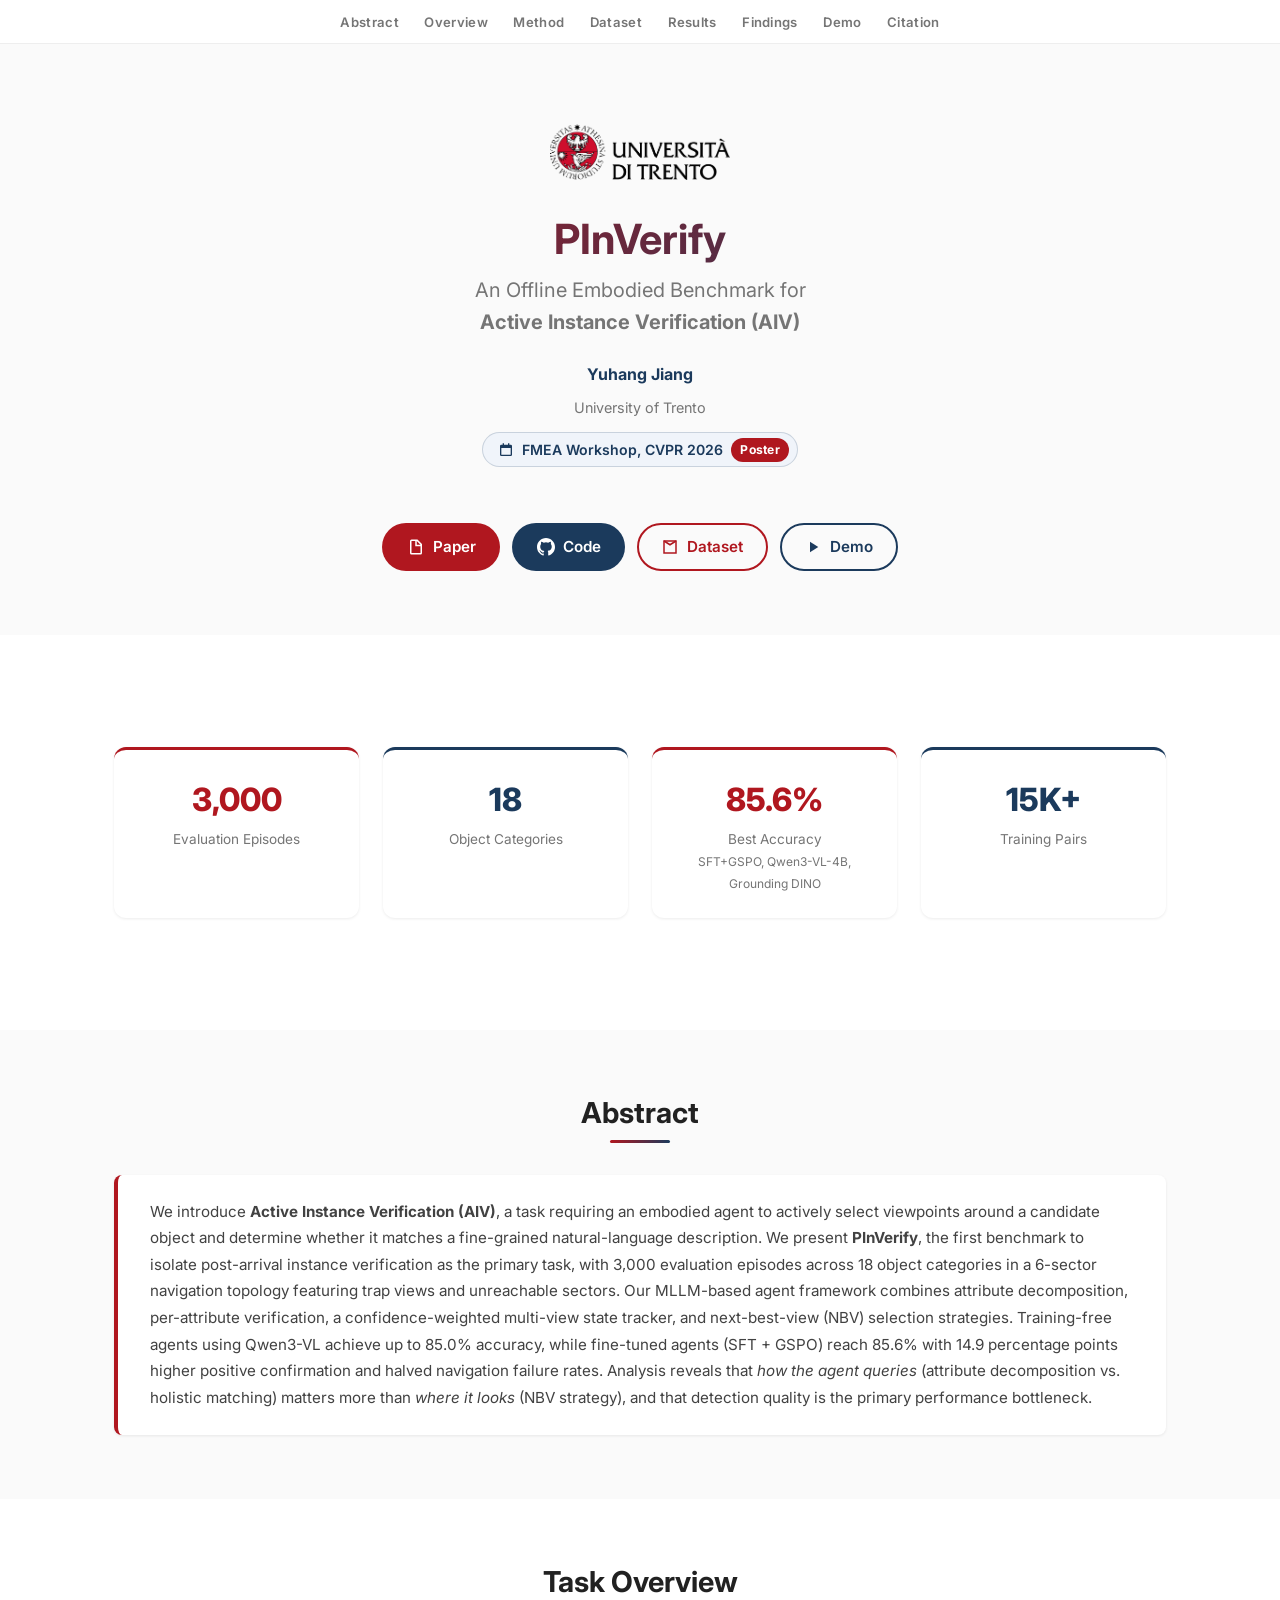
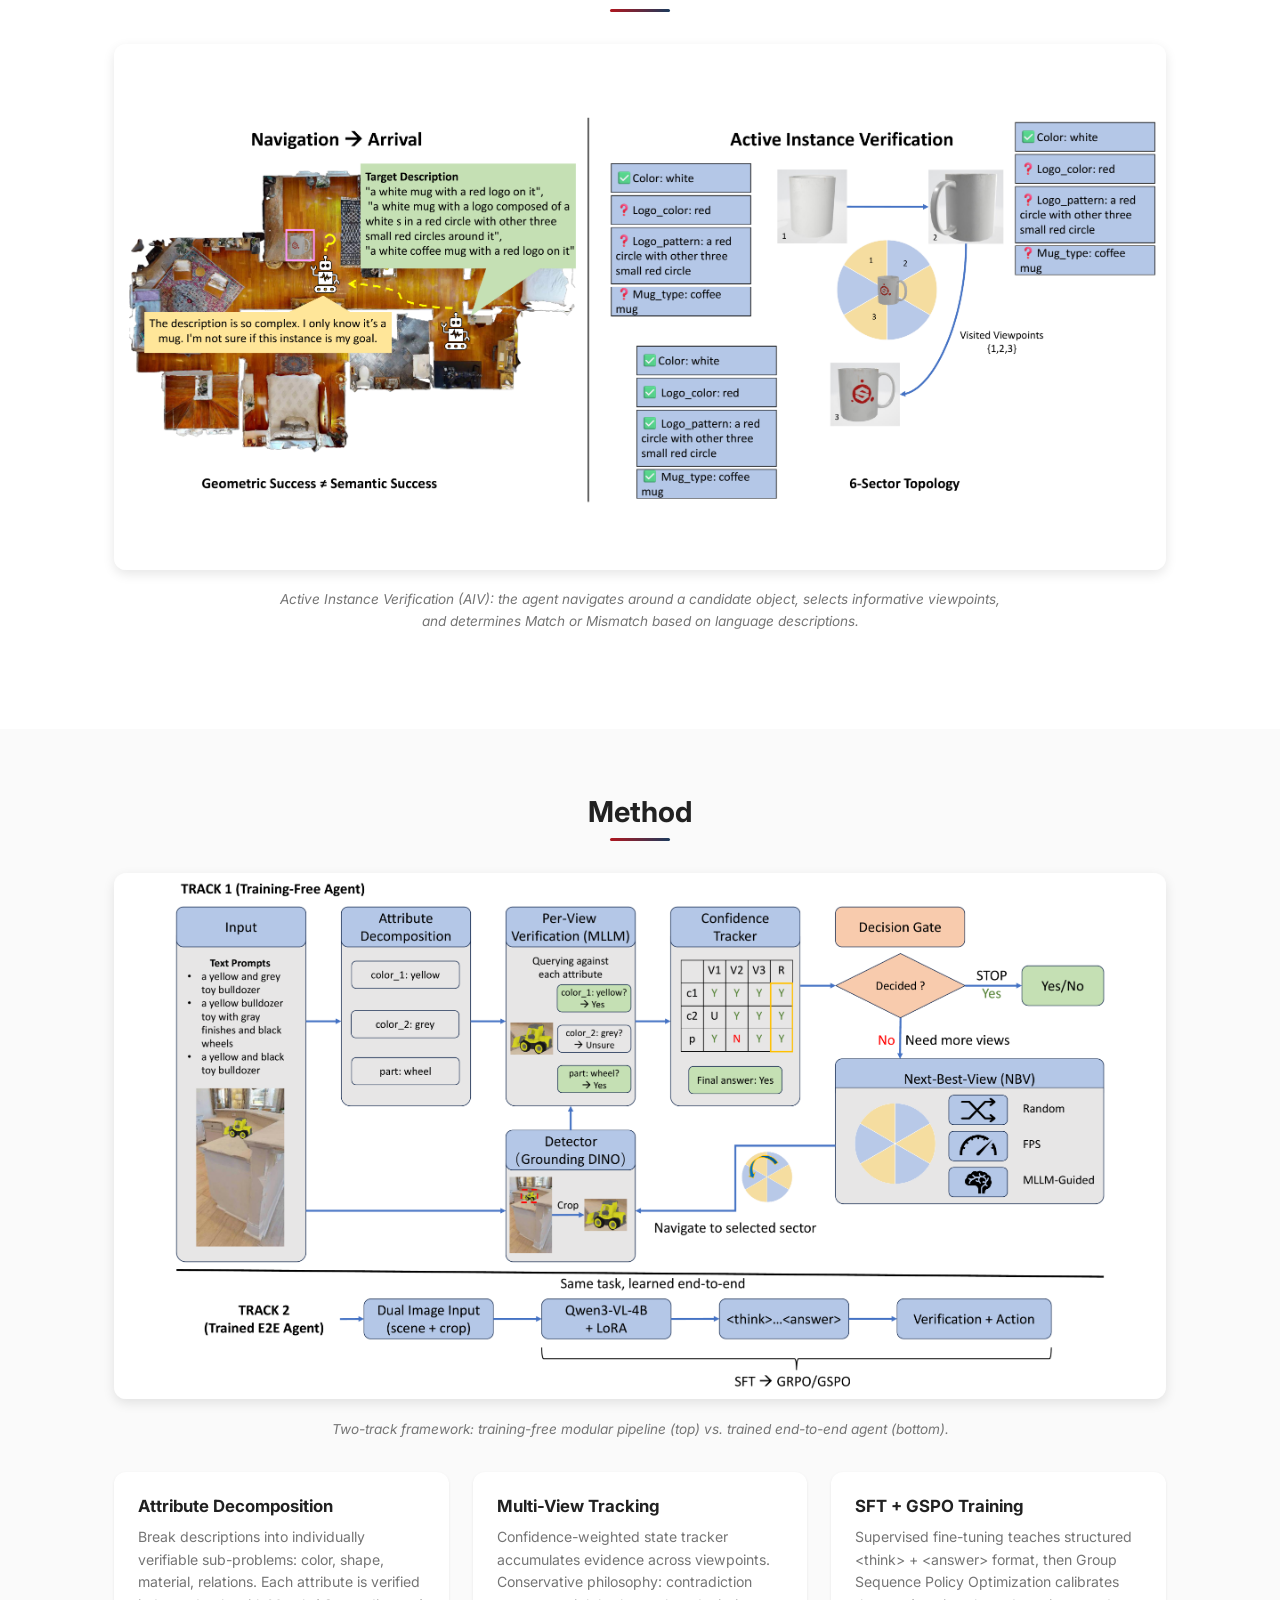
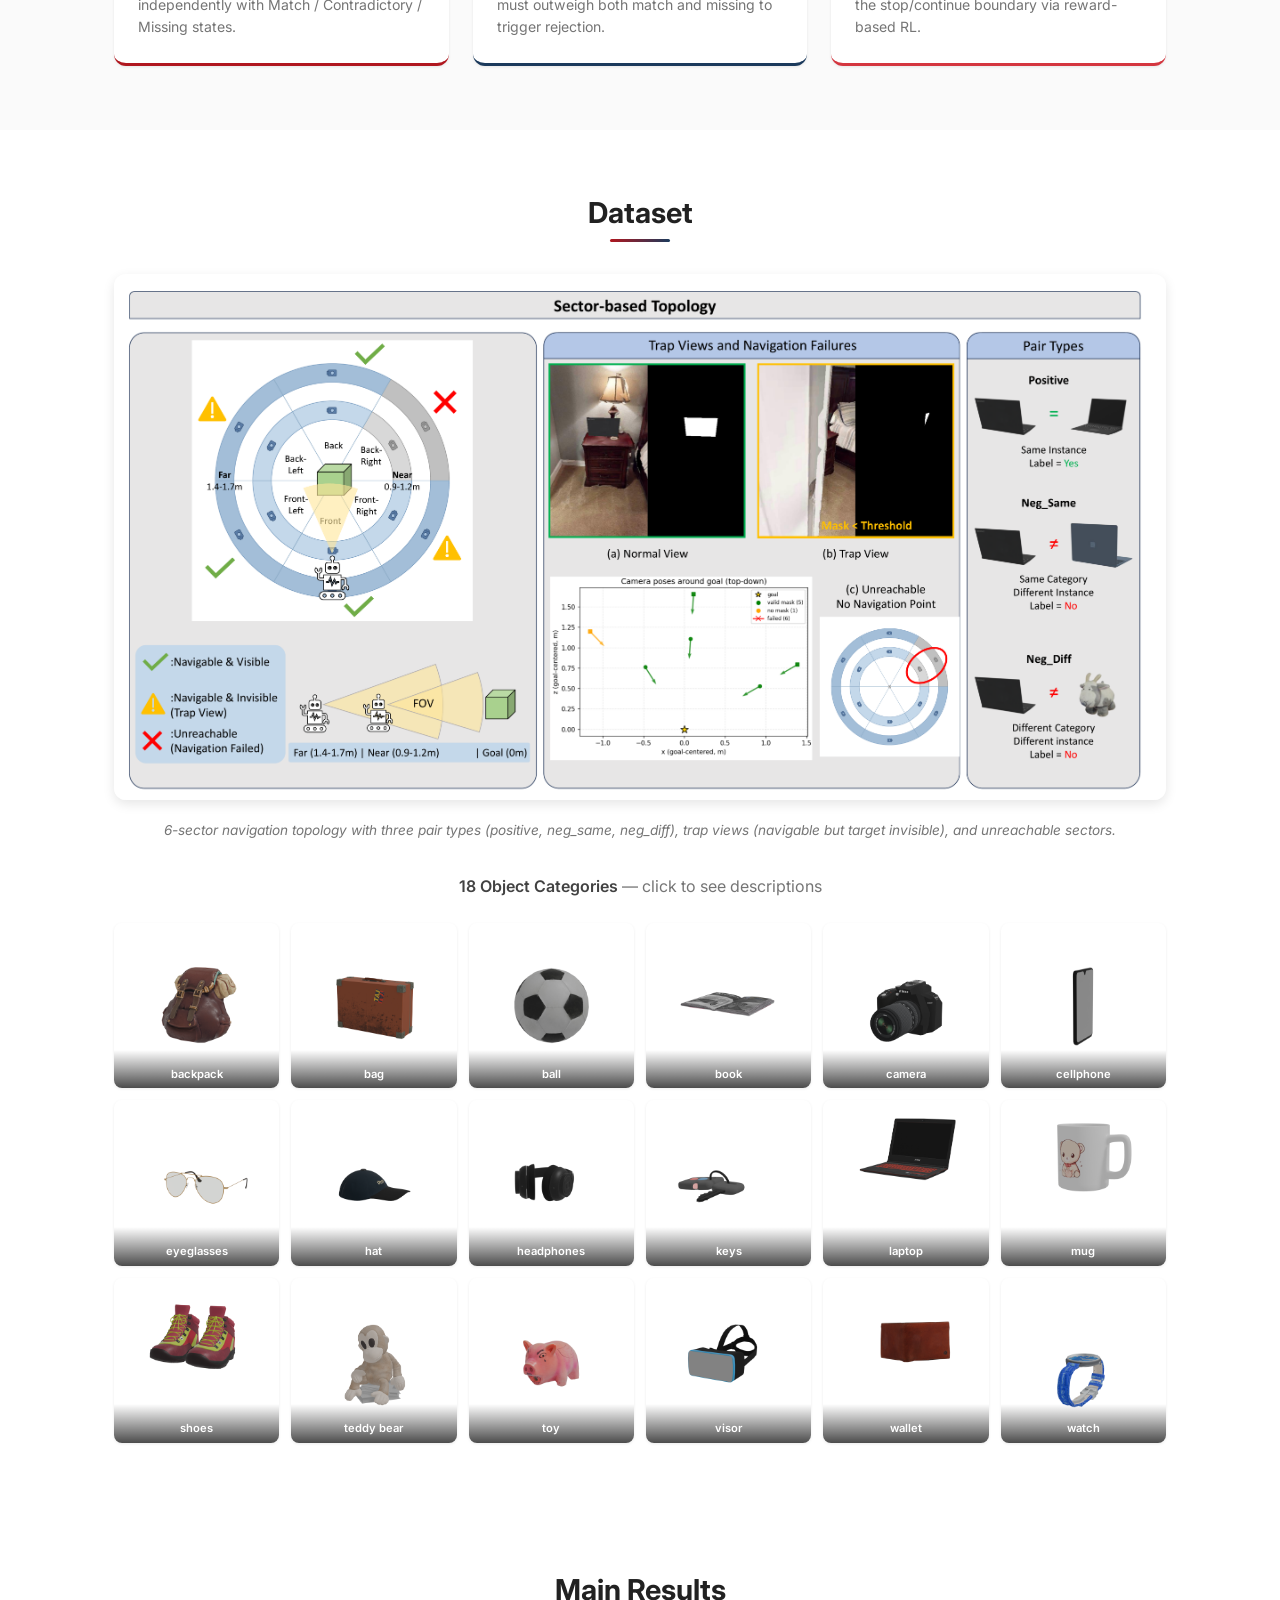
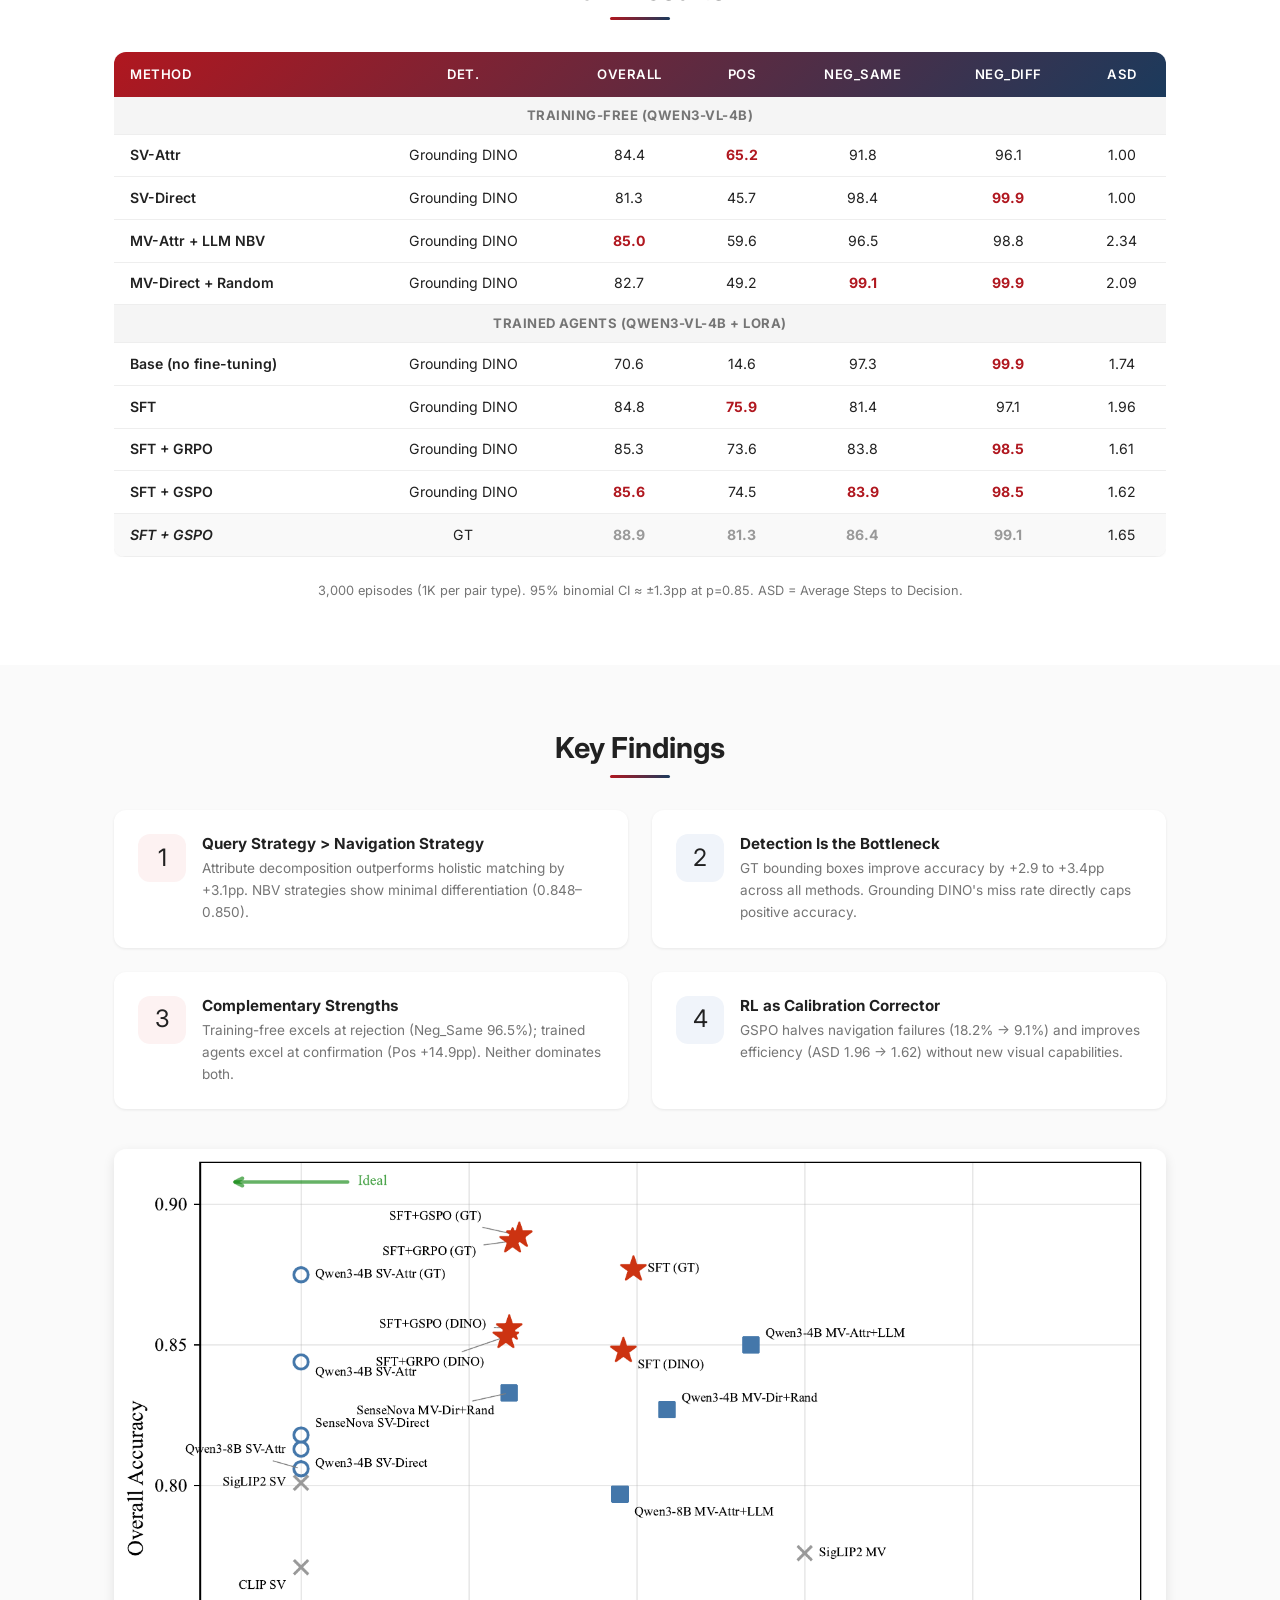
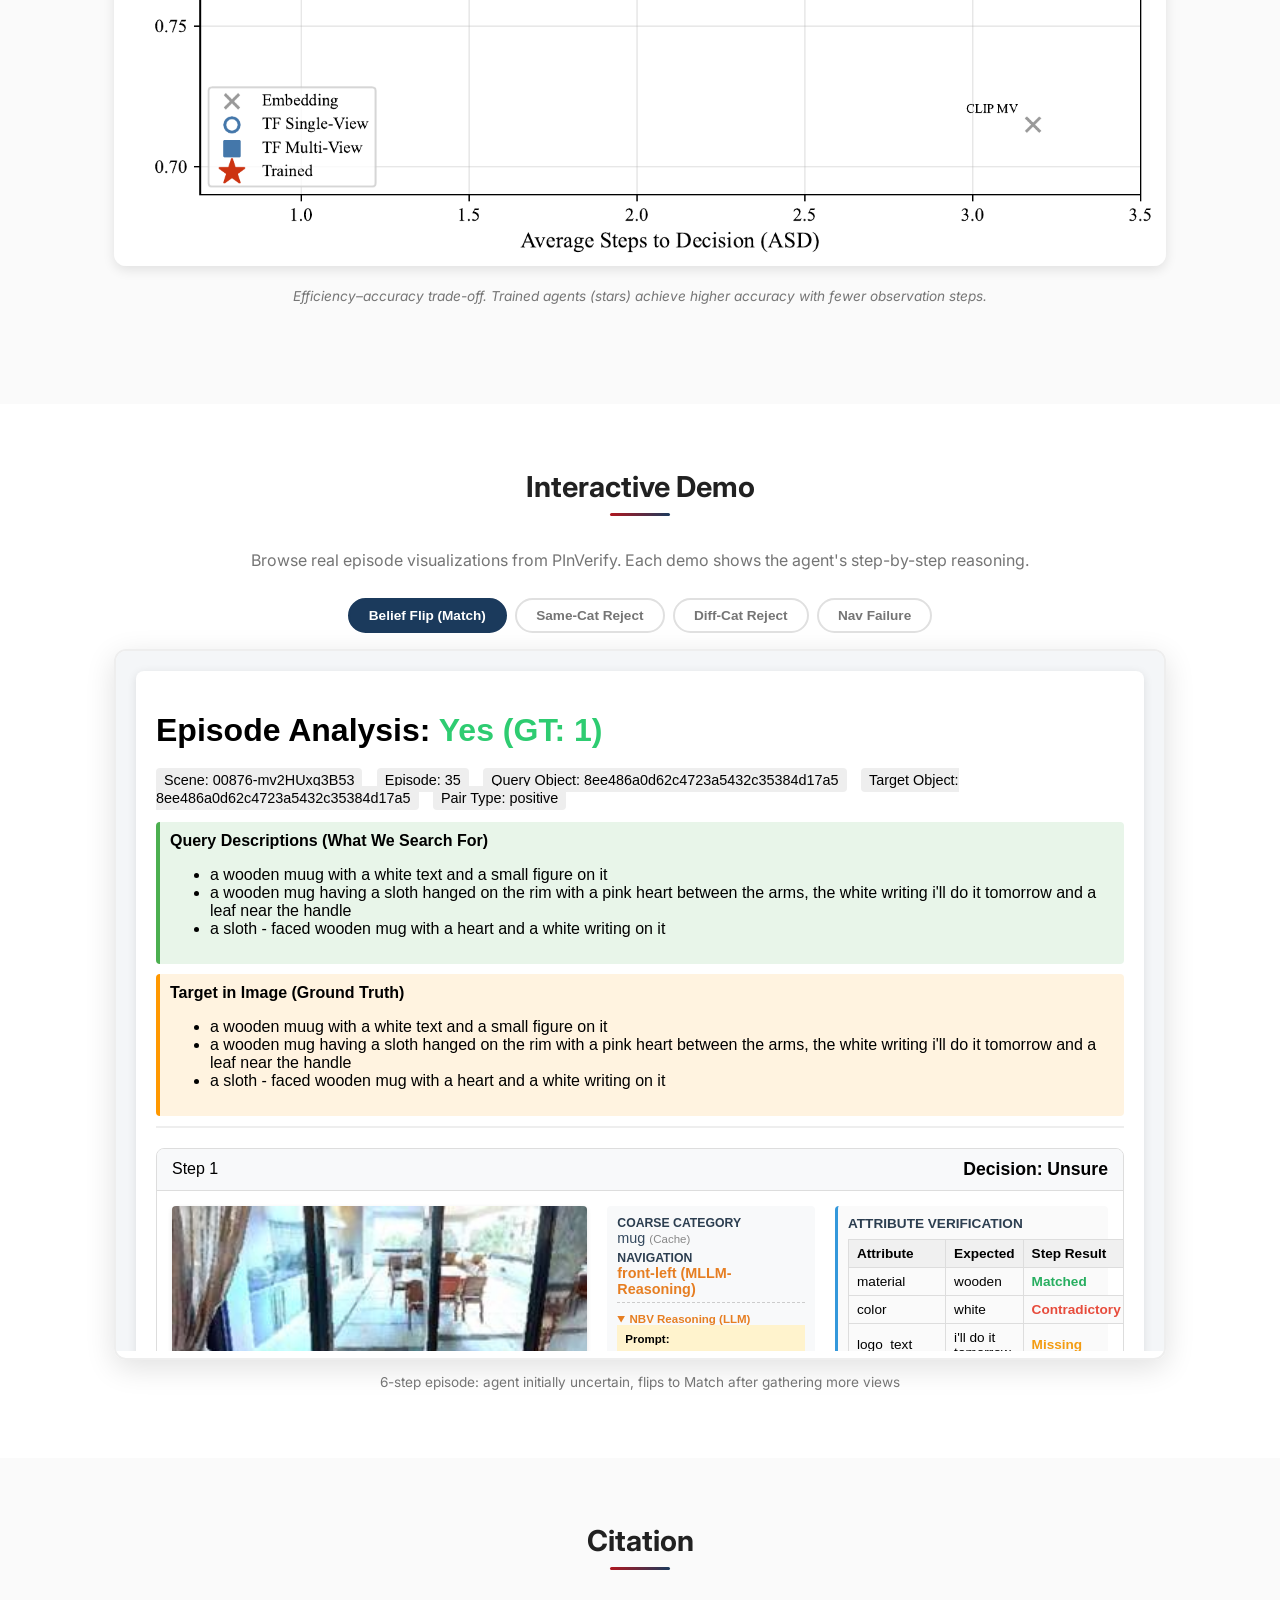
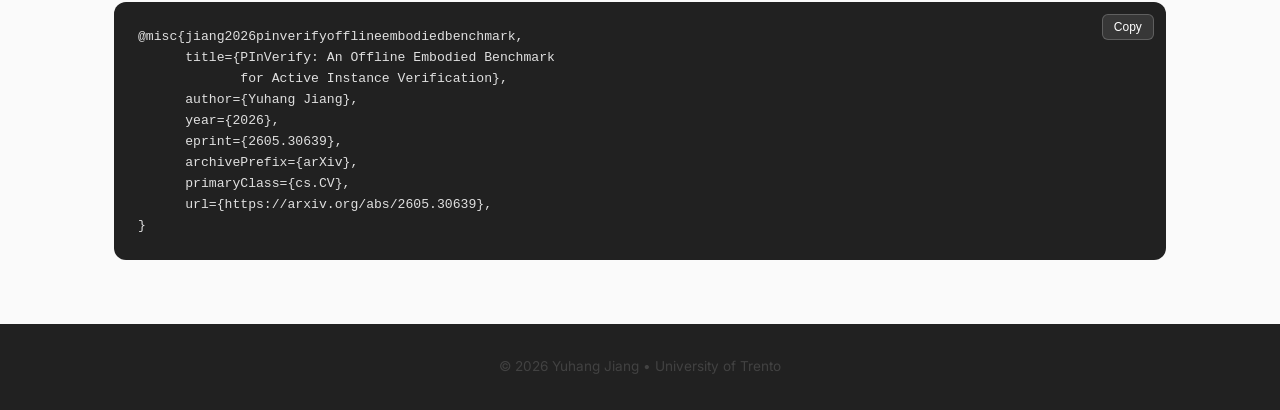
==== commit 724e0f44: "Fix some errors." ====
--- a/project-page/index.html
+++ b/project-page/index.html
@@ -392,7 +392,7 @@
         <div class="finding-icon blue">2</div>
         <div>
           <h3>Detection Is the Bottleneck</h3>
-          <p>GT bounding boxes improve accuracy by +1.0 to +3.4pp across all methods. Grounding DINO's miss rate directly caps positive accuracy.</p>
+          <p>GT bounding boxes improve accuracy by +2.9 to +3.4pp across all methods. Grounding DINO's miss rate directly caps positive accuracy.</p>
         </div>
       </div>
       <div class="finding-card">
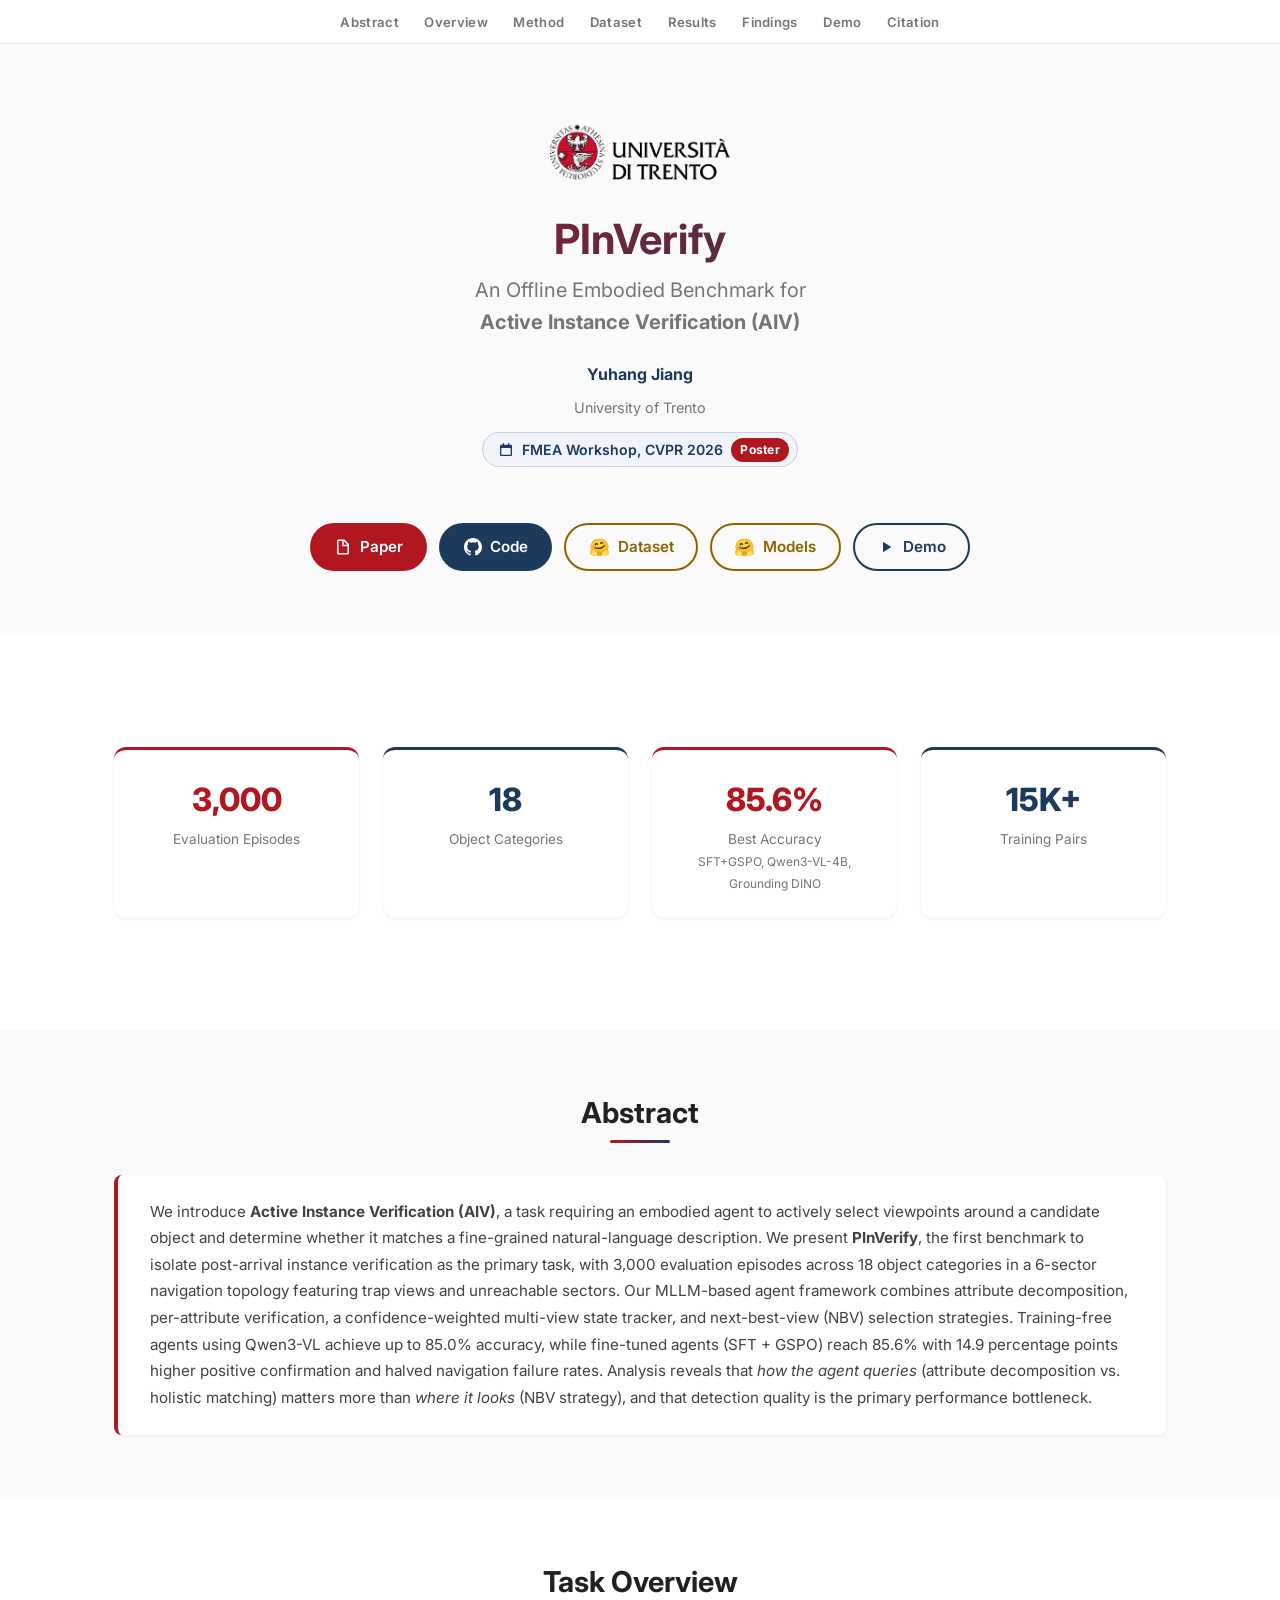
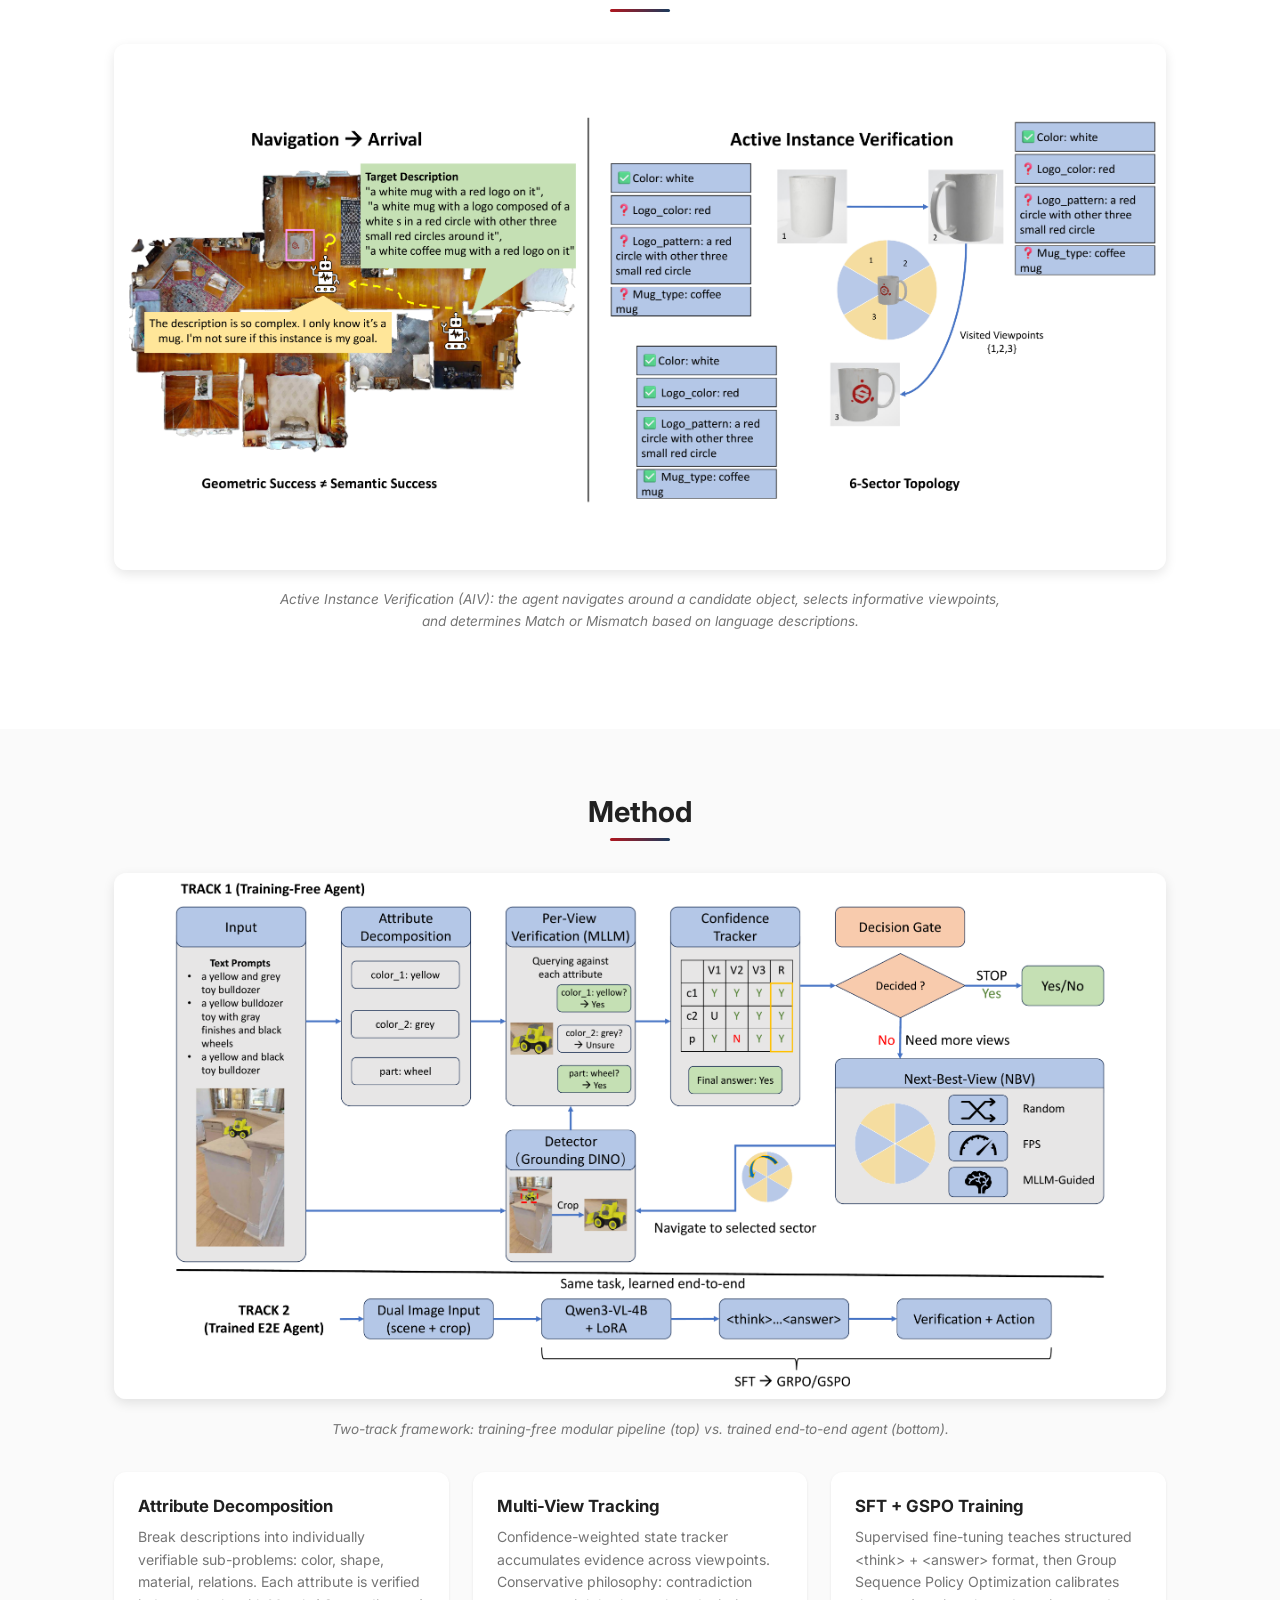
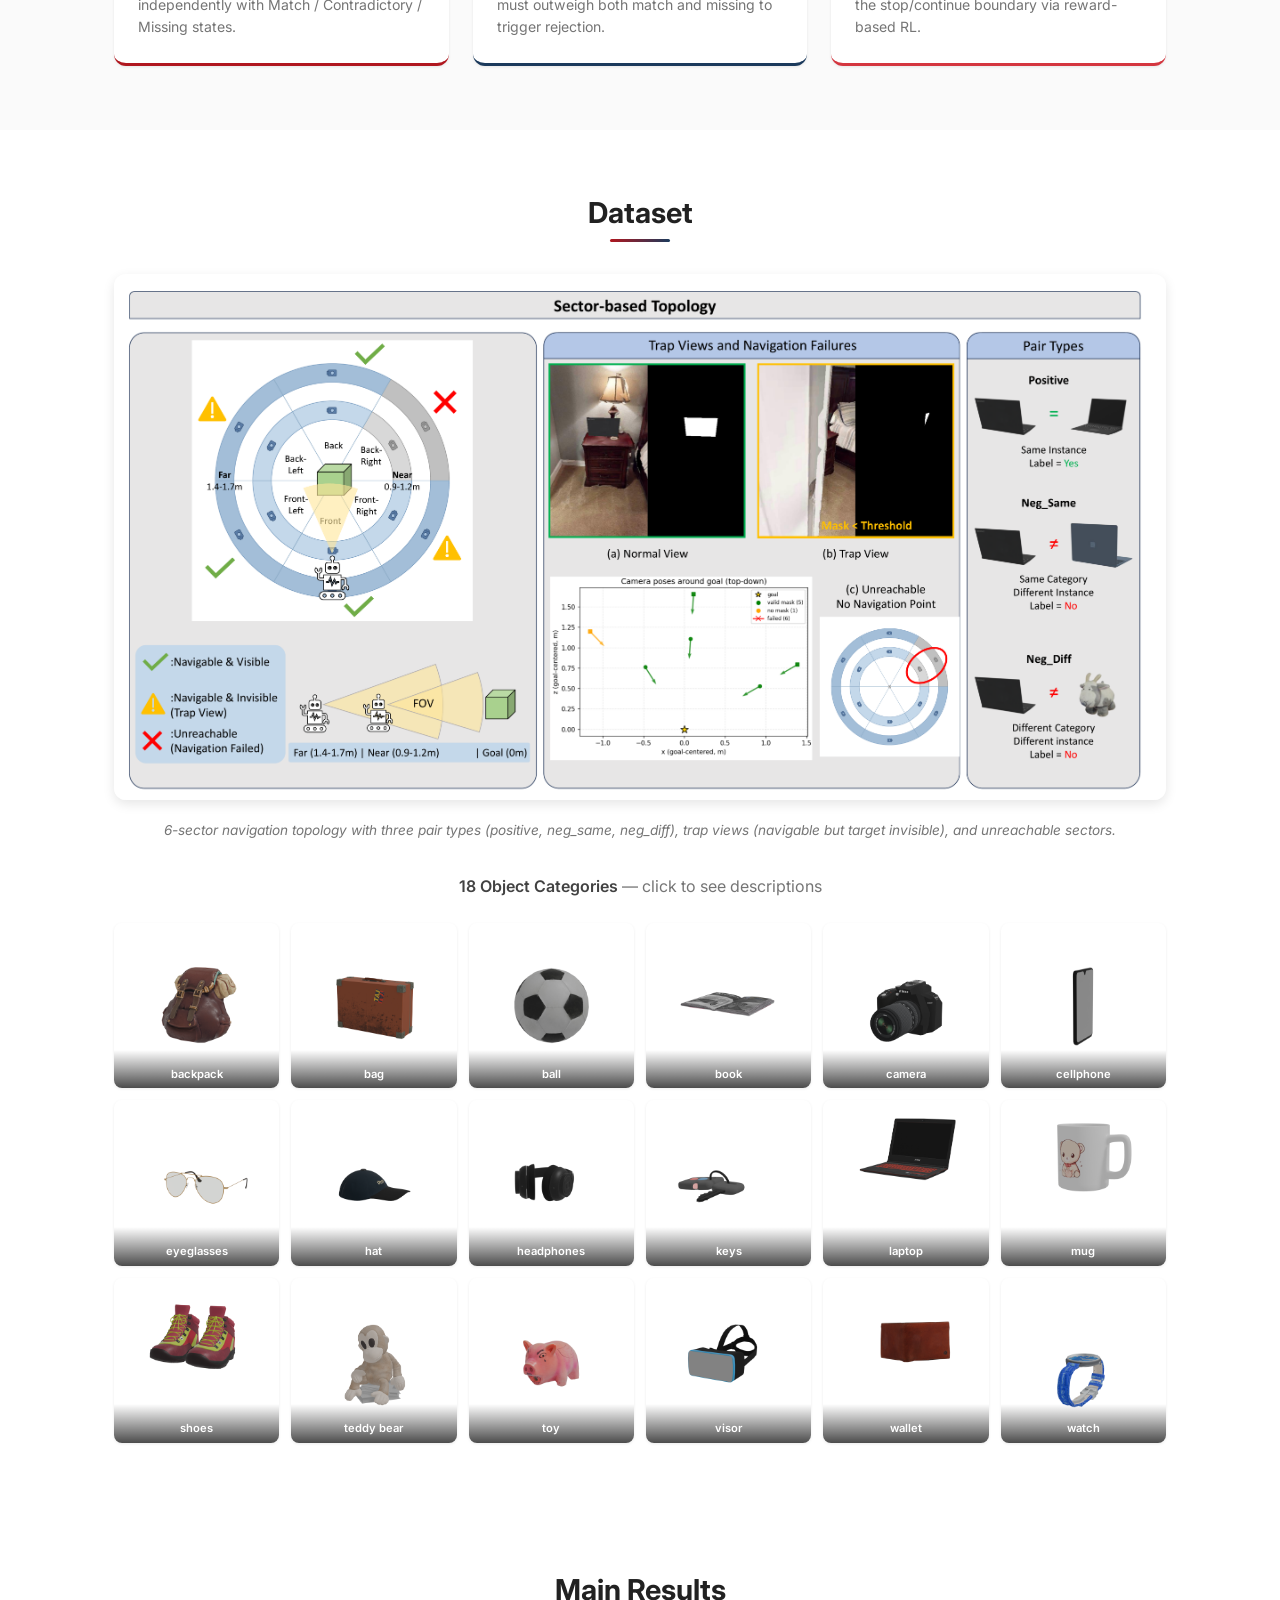
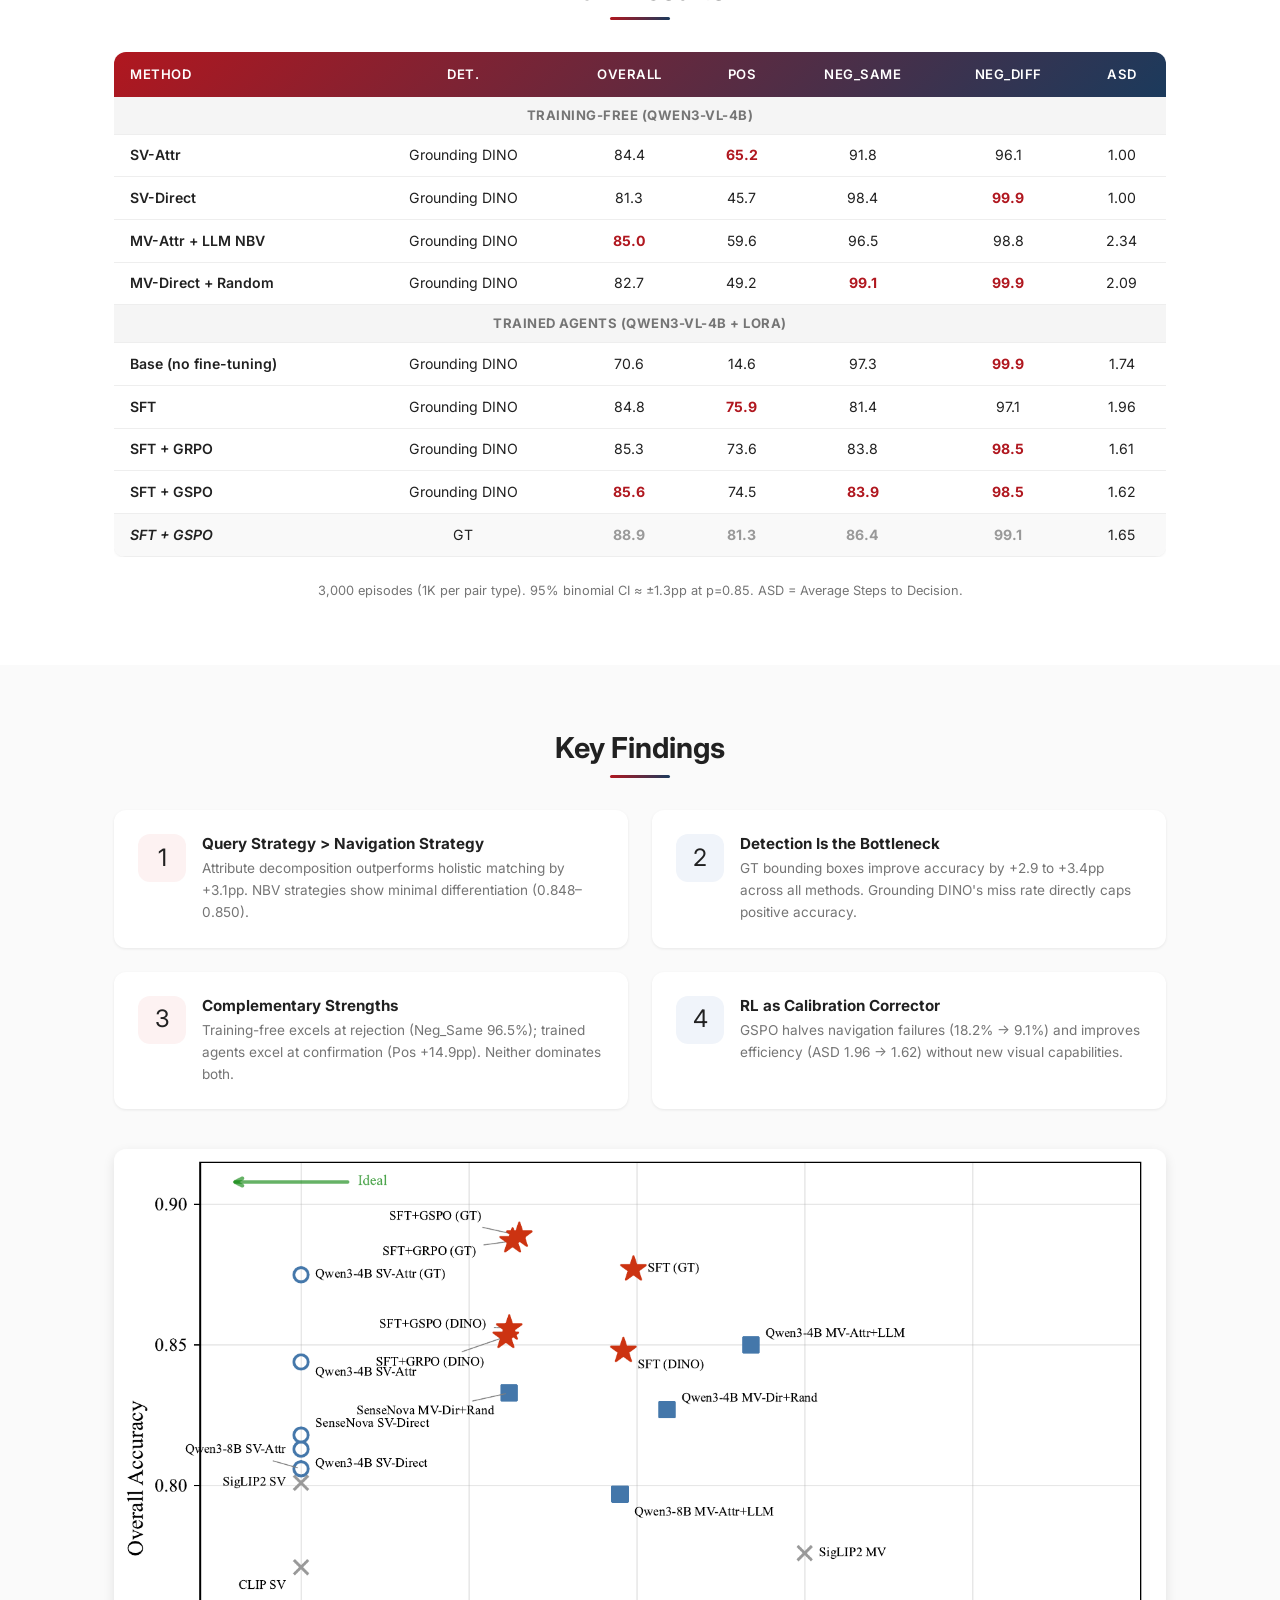
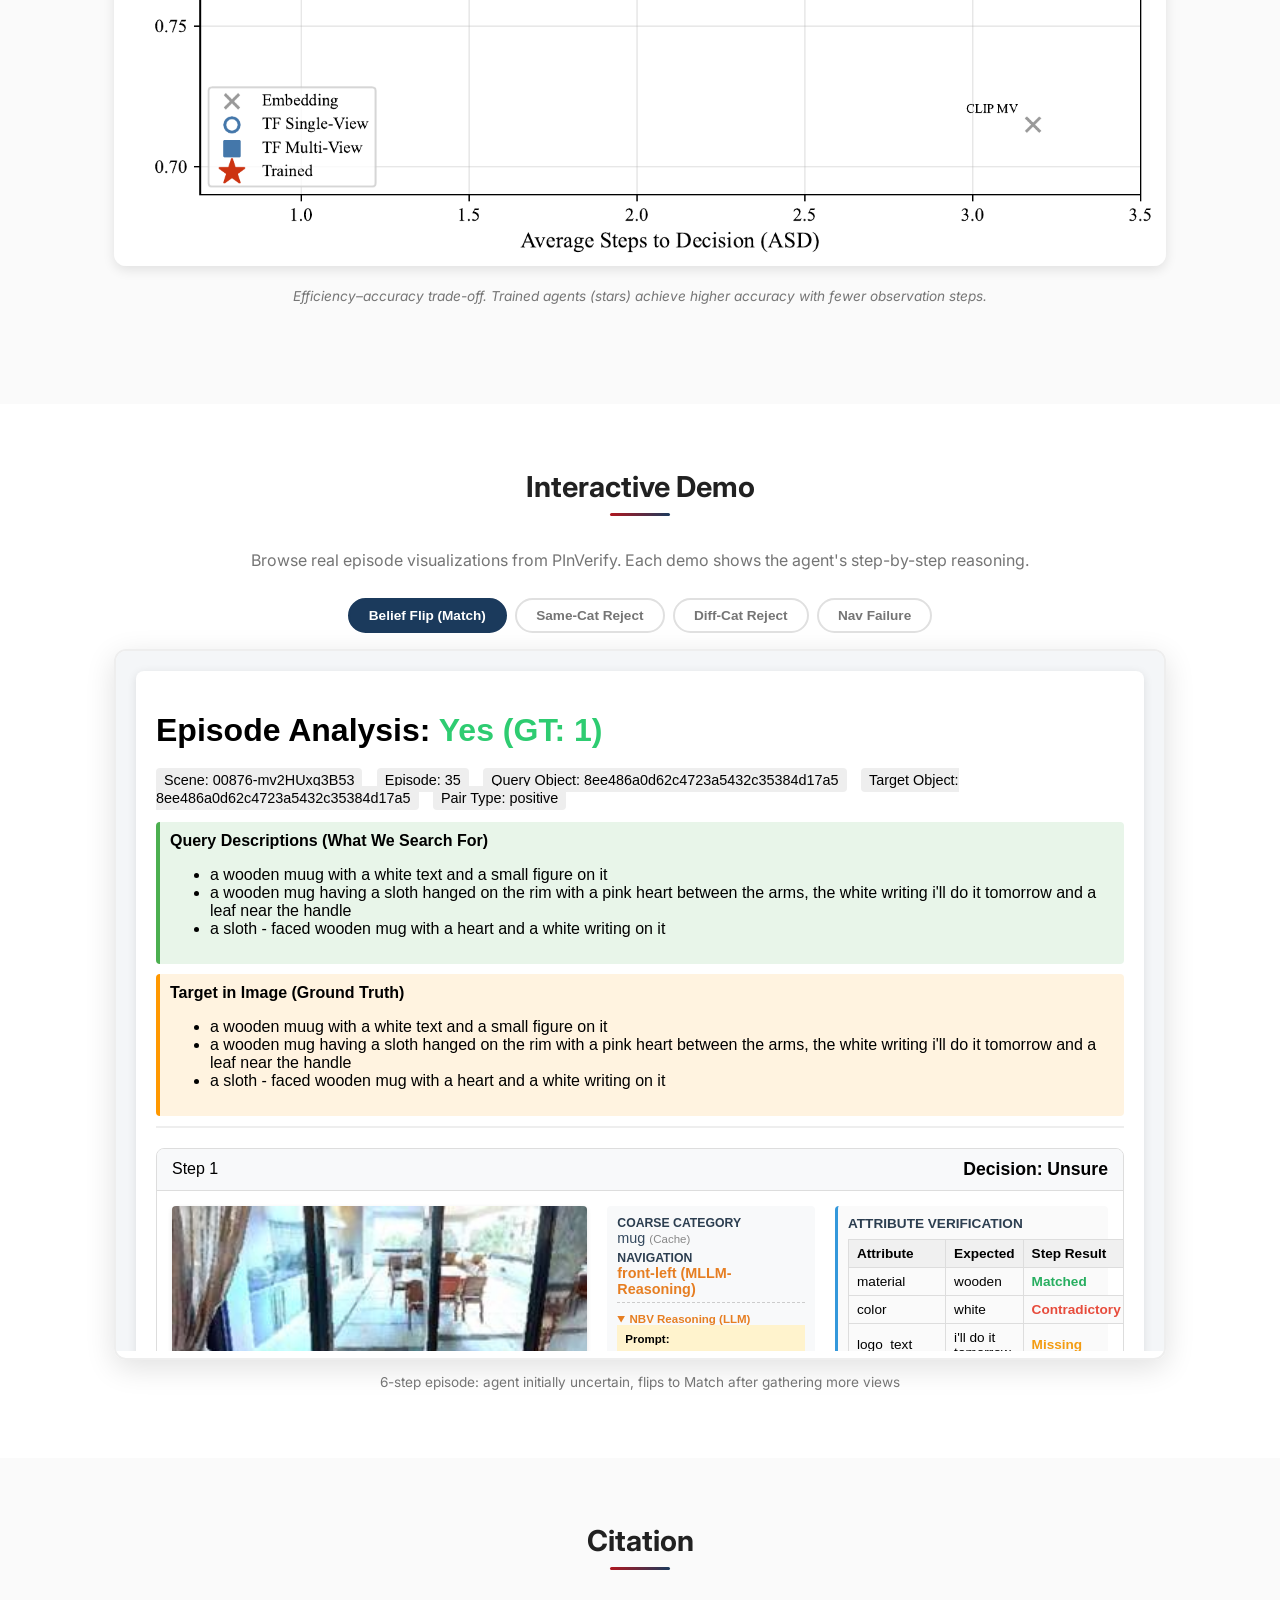
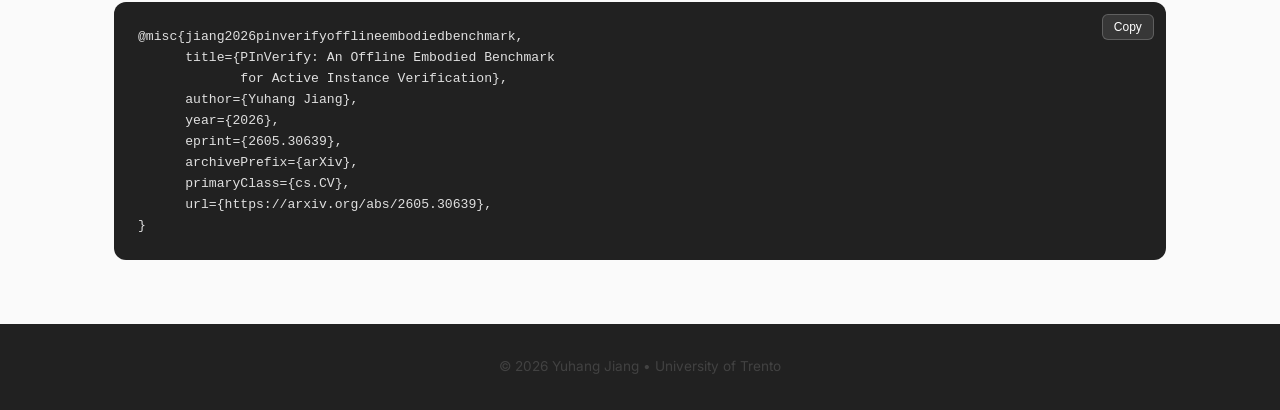
==== commit e4065d62: "project page: link the two Hugging Face repositories" ====
--- a/project-page/index.html
+++ b/project-page/index.html
@@ -184,9 +184,13 @@
         <svg viewBox="0 0 24 24"><path d="M12 0C5.37 0 0 5.37 0 12c0 5.3 3.438 9.8 8.205 11.387.6.113.82-.258.82-.577 0-.285-.01-1.04-.015-2.04-3.338.724-4.042-1.61-4.042-1.61-.546-1.387-1.333-1.756-1.333-1.756-1.09-.745.083-.73.083-.73 1.205.085 1.838 1.236 1.838 1.236 1.07 1.835 2.809 1.305 3.495.998.108-.776.418-1.305.762-1.604-2.665-.3-5.466-1.332-5.466-5.93 0-1.31.465-2.38 1.235-3.22-.135-.303-.54-1.523.105-3.176 0 0 1.005-.322 3.3 1.23a11.5 11.5 0 016.003 0c2.28-1.552 3.285-1.23 3.285-1.23.645 1.653.24 2.873.12 3.176.765.84 1.23 1.91 1.23 3.22 0 4.61-2.805 5.625-5.475 5.92.42.36.81 1.096.81 2.22 0 1.606-.015 2.896-.015 3.286 0 .315.21.694.825.576C20.565 21.795 24 17.295 24 12 24 5.37 18.627 0 12 0z"/></svg>
         Code
       </a>
-      <a href="https://github.com/Avalon-S/PInVerify#dataset" class="btn btn-outline-red">
-        <svg viewBox="0 0 24 24"><path d="M4 4h16v16H4z" fill="none" stroke="currentColor" stroke-width="2"/><path d="M4 4l8 5 8-5" fill="none" stroke="currentColor" stroke-width="2"/></svg>
+      <a href="https://huggingface.co/datasets/Avalon-S/PInVerify" class="btn btn-outline-hf">
+        <span class="hf-mark" aria-hidden="true">&#129303;</span>
         Dataset
+      </a>
+      <a href="https://huggingface.co/Avalon-S/PInVerify-Qwen3VL-4B" class="btn btn-outline-hf">
+        <span class="hf-mark" aria-hidden="true">&#129303;</span>
+        Models
       </a>
       <a href="#demo" class="btn btn-outline-blue">
         <svg viewBox="0 0 24 24"><path d="M8 5v14l11-7z"/></svg>
--- a/project-page/static/css/style.css
+++ b/project-page/static/css/style.css
@@ -218,6 +218,21 @@
   box-shadow: var(--shadow-md);
 }
 
+.btn-outline-hf {
+  border-color: #8f6400;
+  color: #8f6400;
+  background: transparent;
+}
+.btn-outline-hf:hover {
+  border-color: #ffd21e;
+  background: #ffd21e;
+  color: #2b2b2b;
+}
+.btn .hf-mark {
+  font-size: 1.05rem;
+  line-height: 1;
+}
+
 .btn-outline-red {
   border-color: var(--red);
   color: var(--red);
